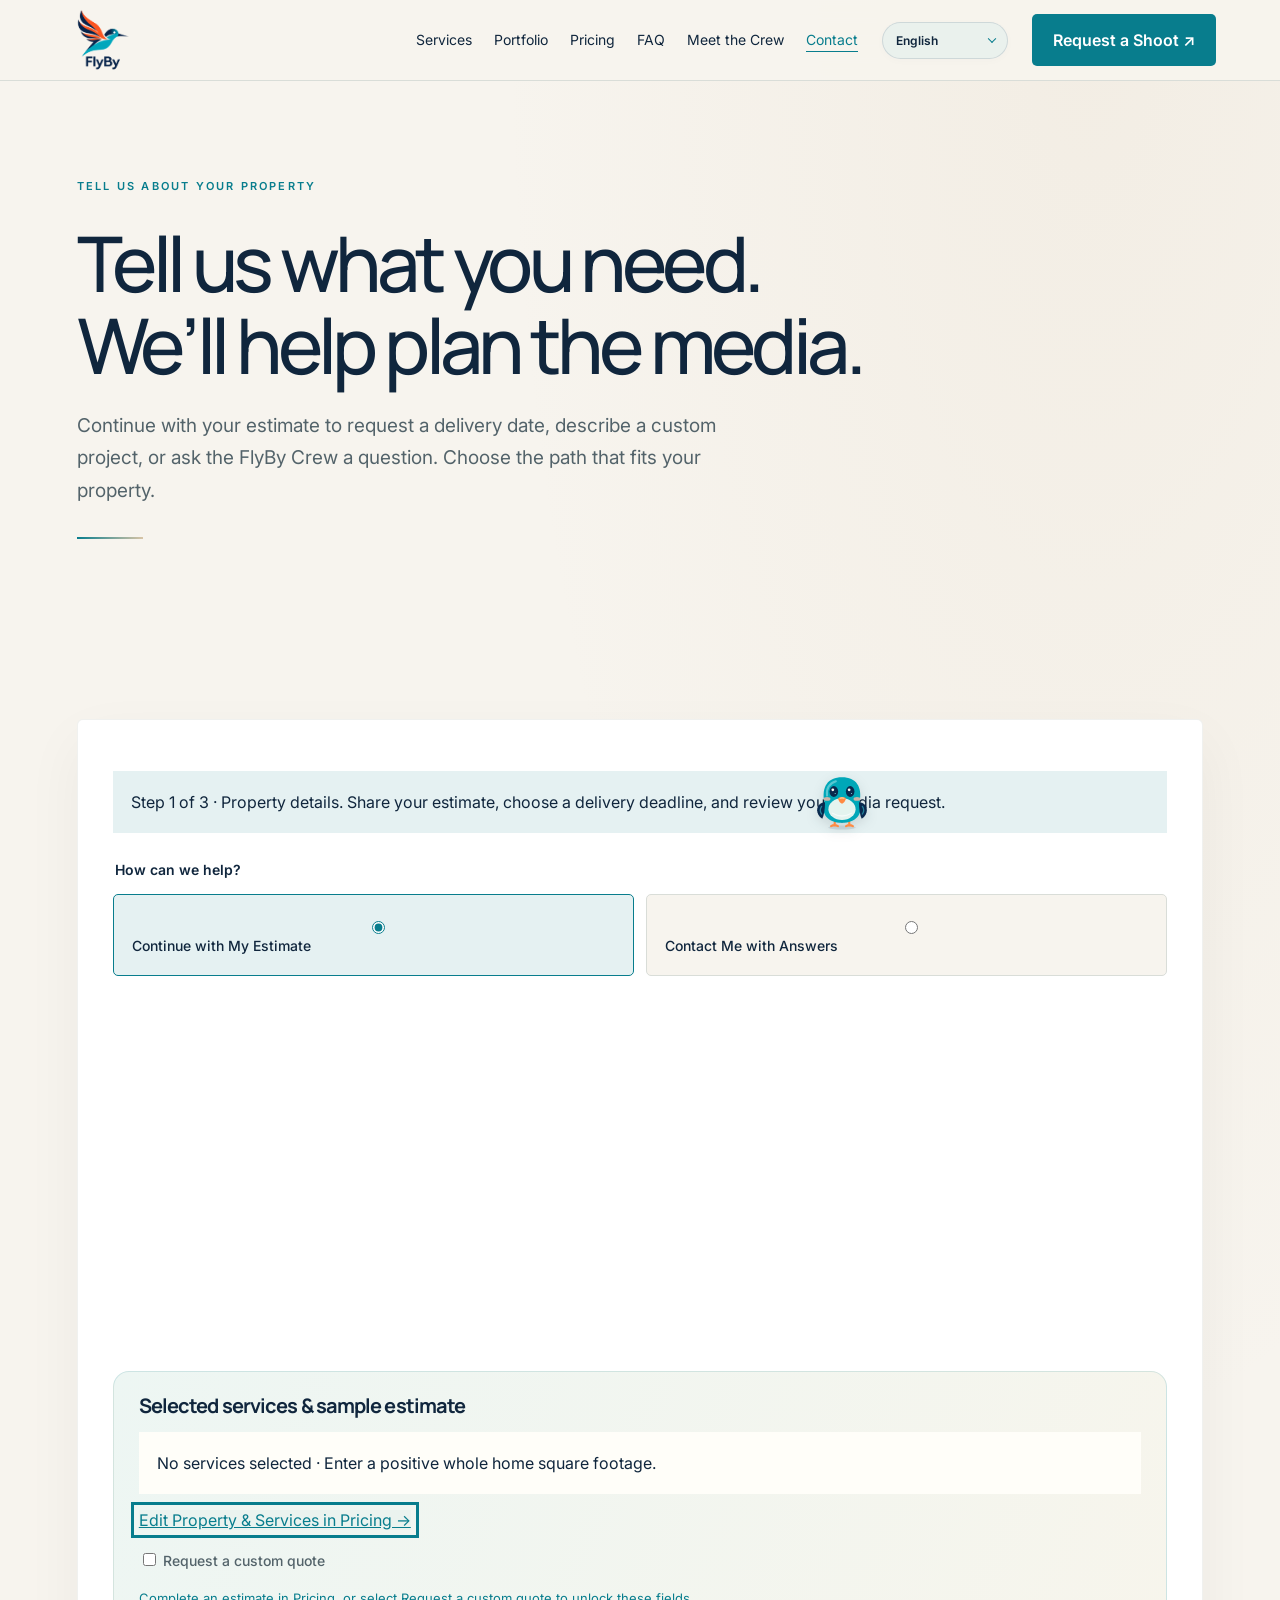
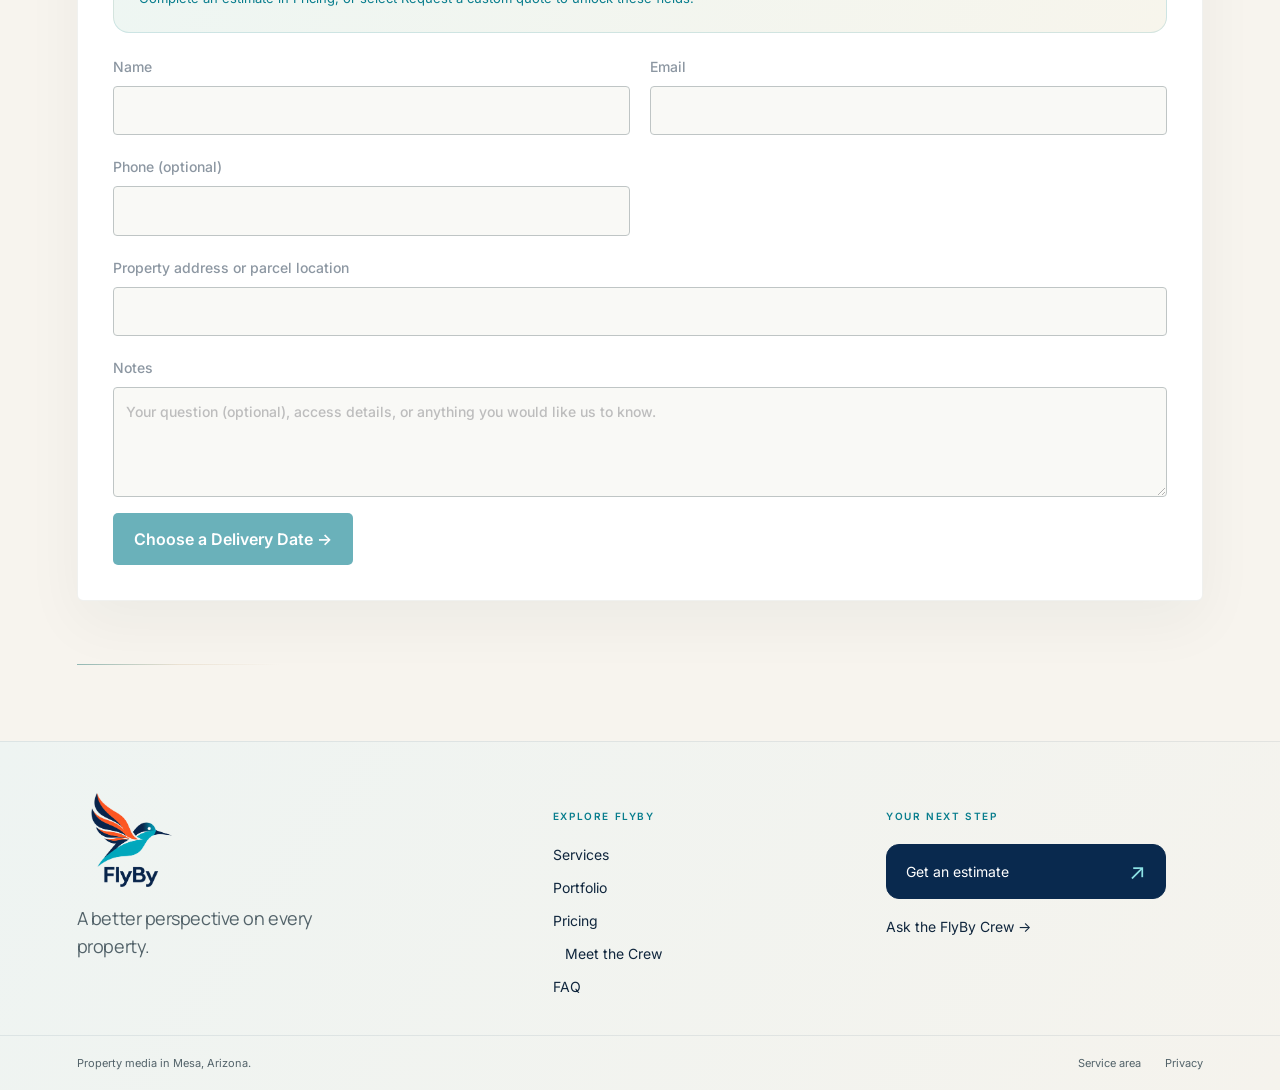
==== contact.html @ ab1bc07d "Add files via upload" ====
<!doctype html><html lang="en"><head><meta charset="utf-8"><meta name="viewport" content="width=device-width,initial-scale=1"><title>Request a FlyBy Shoot | Mesa real estate media</title><meta name="description" content="Share your property details and preferred shoot date. Sample quotes require manual review. The current inquiry form is a clearly labeled preview."><link href="https://fonts.googleapis.com/css2?family=Manrope:wght@400;500;600;700&family=Inter:wght@400;500;600&display=swap" rel="stylesheet"><link rel="stylesheet" href="assets/css/styles.css?v=b1b3b0417b99"><link rel="stylesheet" href="assets/css/polish.css?v=1c9f5a224fa6"><link rel="stylesheet" href="assets/css/motion.css?v=324bf698356f"><link rel="stylesheet" href="assets/css/marketing.css?v=dffa3a87707d"><link rel="stylesheet" href="assets/css/journey.css?v=fb03524f41b3"><link rel="stylesheet" href="assets/css/customer-flow.css?v=e0e5bc0e6a2a"><link rel="stylesheet" href="assets/css/focus.css?v=8a71ca0b3003"><link rel="stylesheet" href="assets/css/helper.css?v=16a1bd7140e2"><link rel="stylesheet" href="assets/css/modern-depth.css?v=22baf2c74a4f"><link rel="stylesheet" href="assets/css/brand-bird.css?v=f6c67ce89403"><link rel="icon" type="image/png" href="assets/FlyBy-logo-transparent.png"><link rel="stylesheet" href="assets/css/footer-blair.css?v=a252ee05538e"><link rel="stylesheet" href="assets/css/estimate-guide.css?v=52d01045dcb3"><link rel="stylesheet" href="assets/css/crew-drone.css?v=62f8e632c1f8"><link rel="stylesheet" href="assets/css/language-dropdown.css?v=33f1296278bb"><link rel="stylesheet" href="assets/css/blair-fluid.css?v=293103cf1c06"><link rel="stylesheet" href="assets/css/mobile-responsive.css?v=7509000c7c7b"><script src="assets/js/blair-avatar.js?v=8507810061e7"></script><script src="assets/js/blair-handoff.js?v=6b107799a370"></script></head><body><header><nav><a class="logo official-logo" href="index.html"><img src="assets/FlyBy-logo-transparent.png" width="1280" height="1280" alt="FlyBy" decoding="async"></a><button class="outline" id="menu" aria-expanded="false" aria-controls="links">Menu</button><div id="links"><a href="services.html">Services</a><a href="gallery.html">Portfolio</a><a href="pricing.html">Pricing</a><a href="faq.html">FAQ</a><a href="meet.html">Meet the Crew</a></div><a class="btn" href="contact.html">Request a Shoot ↗</a></nav></header><div class="progress" aria-hidden="true"></div><main><section class="intro"><span class="eyebrow">Tell us about your property</span><h1>Tell us what you need.<br>We’ll help plan the media.</h1><p>Continue with your estimate to request a delivery date, describe a custom project, or ask the FlyBy Crew a question. Choose the path that fits your property.</p></section><section><form id="request"><p class="notice">Step 1 of 3 · Property details. Share your estimate, choose a delivery deadline, and review your media request.</p><fieldset id="intent-selector" class="contact-intent"><legend>How can we help?</legend><label><input type="radio" name="contact-intent" value="shoot" checked> Continue with My Estimate</label><label><input type="radio" name="contact-intent" value="questions"> Contact Me with Answers</label></fieldset><p id="intent-help" class="fine" hidden></p><div class="estimate-first" id="estimate-summary"><h3>Selected services & sample estimate</h3><p class="notice" id="contact-estimate"></p><a id="contact-edit-pricing" href="pricing.html">Edit Property & Services in Pricing →</a><p><label><input id="custom" type="checkbox"> Request a custom quote</label></p><p id="estimate-gate-message" class="estimate-gate-message" role="status"></p></div><fieldset id="contact-details" class="contact-details" disabled><legend>Contact details</legend><div class="form-grid"><label>Name<input name="name" required autocomplete="name"></label><label>Email<input type="email" name="email" required autocomplete="email"></label><label>Phone (optional)<input name="phone" type="tel" autocomplete="tel"></label><label hidden>Property type<select id="contact-kind" disabled><option>Home</option><option>Land</option></select></label><label class="wide">Property address or parcel location<input name="location" required></label><label id="contact-size-label" hidden>Home square footage<input id="contact-size" readonly type="number" min="1" step="1" required></label><input id="date" type="date" hidden disabled><label class="wide">Notes<textarea name="notes" placeholder="Your question (optional), access details, or anything you would like us to know."></textarea></label></div></fieldset><p id="contact-response" role="status" aria-live="polite"></p><p id="form-error" role="alert"></p><button id="contact-continue" type="submit">Choose a Delivery Date →</button></form></section></main><footer class="site-footer"><div class="footer-main"><div class="footer-brand"><a class="logo official-logo" href="index.html"><img src="assets/FlyBy-logo-transparent.png" width="1280" height="1280" alt="FlyBy" decoding="async"></a><p>A better perspective on every property.</p></div><div class="footer-explore"><p class="footer-label">Explore FlyBy</p><nav class="footer-nav" aria-label="Footer navigation"><a href="services.html">Services</a><a href="gallery.html">Portfolio</a><a href="pricing.html">Pricing</a><a href="meet.html">Meet the Crew</a><a href="faq.html">FAQ</a></nav></div><div class="footer-next"><p class="footer-label">Your next step</p><a class="footer-action" href="pricing.html">Get an estimate<span aria-hidden="true">↗</span></a><a class="footer-question" href="contact.html?intent=questions">Ask the FlyBy Crew →</a></div></div><div class="footer-base"><a class="footer-mini-logo" href="index.html"><img src="assets/FlyBy-logo-transparent.png" width="1280" height="1280" alt="FlyBy" decoding="async"></a><p>Property media in Mesa, Arizona.</p><div class="footer-meta"><a href="index.html#service-area">Service area</a><a href="privacy.html">Privacy</a></div></div></footer><script src="assets/js/pricing-engine.js?v=67c938f09b63"></script><script src="assets/js/estimate-gate.js?v=6d36bbbe7bea"></script><script src="assets/js/app.js?v=fe1010ae0c87"></script><script src="assets/js/translations.js?v=addeeb842ead"></script><script src="assets/js/journey-translations.js?v=f8ae683292c0"></script><script src="assets/js/customer-translations.js?v=a9bd5cd9e58e"></script><script src="assets/js/focus-translations.js?v=807fac83b996"></script><script src="assets/js/delivery-translations.js?v=0f1a3e26b78a"></script><script src="assets/js/footer-translations.js?v=9fcdc8e1c152"></script><script src="assets/js/marketing-translations.js?v=ffd42e1acf46"></script><script src="assets/js/translate.js?v=7ab7c577d06e"></script><script src="assets/js/chinese-translations.js?v=8c47a6f45672"></script><script src="assets/js/chinese-guide-translations.js?v=32636e21576f"></script><script src="assets/js/chinese-feature-translations.js?v=93f20665f306"></script><script src="assets/js/chinese-runtime.js?v=628c31e3c3f8"></script><script src="assets/js/language.js?v=a2135ba0baf8"></script><script src="assets/js/polish.js?v=f407626929c5"></script><script src="assets/js/motion.js?v=c5c9c8a459fe"></script><script src="assets/js/marketing.js?v=01cfab7dcc04"></script><script src="assets/js/journey.js?v=bb454e5d0d3e"></script><script src="assets/js/booking-config.js?v=7d5357ede545"></script><script src="assets/js/request-flow.js?v=5f582e723090"></script><script src="assets/js/helper-answers.js?v=f412485e74d5"></script><script src="assets/js/blair-conversation.js?v=f91f2265e636"></script><script src="assets/js/blair-motion.js?v=0e1443d07f05"></script><script src="assets/js/chinese-blair.js?v=bc8eea5c489e"></script><script src="assets/js/blair-presentation.js?v=7e691353a58c"></script><script src="assets/js/helper.js?v=2bfc231b850a"></script><script src="assets/js/modern-depth.js?v=caaebd669ba3"></script><script src="assets/js/quote-guide.js?v=608e726e27f6"></script><script src="assets/js/mobile-responsive.js?v=42794687fff7"></script></body></html>
---- assets/css/styles.css ----
:root{--ivory:#F7F4EE;--ink:#17252A;--slate:#53636A;--teal:#126B68;--sage:#E4EEEA;--line:#D9DDD8}*{box-sizing:border-box}html{scroll-behavior:smooth}body{margin:0;background:var(--ivory);color:var(--ink);font:16px/1.65 Inter,Arial,sans-serif}h1,h2,h3,.logo{font-family:Manrope,Arial,sans-serif;line-height:1.08;letter-spacing:-.045em}h1{font-size:clamp(46px,6vw,85px);font-weight:500;margin:25px 0}h2{font-size:clamp(34px,4.5vw,65px);font-weight:500}h3{font-size:24px}em{font-style:normal;color:var(--teal)}p{color:var(--slate)}a{color:var(--teal)}button,input,select,textarea{font:inherit}button,.btn{display:inline-block;padding:13px 21px;background:var(--teal);color:white;border:0;border-radius:5px;text-decoration:none;font-weight:600;cursor:pointer}button:hover,.btn:hover{background:#0B514F}.outline{background:transparent;color:var(--teal);border:1px solid var(--teal)}.outline:hover{color:white}button:disabled{opacity:.6;cursor:not-allowed}:focus-visible{outline:3px solid var(--teal);outline-offset:5px}header{position:sticky;top:0;background:#F7F4EEf5;backdrop-filter:blur(18px);border-bottom:1px solid var(--line);z-index:10}nav{max-width:1400px;margin:auto;display:flex;align-items:center;gap:30px;padding:18px 5%}.logo{font-size:30px;font-weight:700;color:var(--ink);text-decoration:none;margin-right:auto}#links{display:flex;gap:25px}#links a{text-decoration:none;color:var(--ink);font-size:14px}#links a[aria-current]{color:var(--teal);text-decoration:underline;text-underline-offset:6px}#menu{display:none}.progress{position:fixed;top:0;height:3px;left:0;right:0;background:var(--teal);transform:scaleX(0);transform-origin:left;z-index:11}section{max-width:1280px;margin:auto;padding:90px 6%}.intro p{max-width:660px;font-size:19px}.eyebrow{font-size:11px;letter-spacing:.16em;text-transform:uppercase;font-weight:600;color:var(--teal)}.center{text-align:center}.hero h1{font-size:clamp(46px,7.6vw,105px);letter-spacing:-.06em}.hero p{margin:25px auto}.hero{padding-bottom:5px}.actions{padding-bottom:45px}.actions>a{margin:8px 12px}.actions p{margin-top:35px}.cinema{max-width:none;padding:15px var(--inset,4%) 60px}figure{margin:0;position:relative;overflow:hidden;border-radius:6px}figure img{display:block;width:100%;height:500px;object-fit:cover}.cinema figure img{height:72vh;min-height:340px;transform:scale(var(--zoom,1))}figcaption{position:absolute;bottom:20px;left:20px;background:var(--ivory);color:var(--ink);padding:5px 10px;font-size:11px;border-radius:3px}.story{max-width:none;height:230vh;background:var(--sage);padding:0 6%}.sticky{position:sticky;top:86px;min-height:calc(100vh - 86px);display:grid;grid-template-columns:1.1fr 1fr;gap:8%;align-items:center;max-width:1250px;margin:auto}.sticky figure img{height:65vh;transform:scale(var(--story-scale,1))}.sticky p{min-height:80px;max-width:360px}.grid{display:grid;grid-template-columns:repeat(4,1fr);gap:25px}.grid article{border-top:1px solid var(--line);padding-top:25px}.grid p{font-size:14px}.sage{background:var(--sage);border-radius:6px}.editorial{display:grid;grid-template-columns:1fr 1fr;gap:7%;align-items:center}.fine{font-size:13px}.inputs{display:grid;grid-template-columns:1fr 2fr;gap:20px;padding:25px;background:white;border-radius:6px}.examples{font-size:13px;margin:25px 0}.examples button{font-size:13px;padding:8px 12px;margin:5px}.bundles{display:flex;flex-wrap:wrap;gap:10px;margin:25px 0}.bundles button{font-size:13px}.builder{display:grid;grid-template-columns:1.5fr 1fr;gap:30px;background:var(--sage);padding:30px;border-radius:6px}.choices{display:grid;grid-template-columns:1fr 1fr;gap:15px}.choice{background:white;padding:20px;border:1px solid var(--line);border-radius:5px;cursor:pointer}.choice:has(input:checked){border:2px solid var(--teal);padding:19px}.choice strong{display:block;font-size:22px;margin:10px 0}.choice small{display:block;color:var(--slate)}aside{background:white;padding:25px;border-radius:5px;align-self:start;position:sticky;top:105px}.line{display:flex;justify-content:space-between;gap:15px;margin:16px 0}.total{border-top:1px solid var(--line);padding-top:20px;font-size:28px}.table-wrap{overflow:auto}table{width:100%;border-collapse:collapse;text-align:left;font-size:14px}caption{text-align:left;color:var(--slate);margin-bottom:15px}th,td{padding:20px 15px;border-bottom:1px solid var(--line);white-space:nowrap}thead{background:var(--sage)}label{display:block;font-size:14px;font-weight:500}input:not([type=checkbox]),select,textarea{display:block;width:100%;margin-top:8px;padding:12px;border:1px solid #7A8787;background:white;color:var(--ink);border-radius:4px}textarea{min-height:110px}form{background:white;padding:35px;border-radius:6px}.form-grid{display:grid;grid-template-columns:1fr 1fr;gap:20px}.wide{grid-column:1/-1}.notice{padding:18px;background:var(--sage);color:var(--ink)}#form-error{color:#A63832}#status{color:var(--teal);font-weight:600}details{padding:20px 0;border-bottom:1px solid var(--line)}summary{font-weight:600;cursor:pointer}.tabs{display:flex;gap:10px;margin-bottom:25px}.tabs [aria-selected=false]{background:var(--sage);color:var(--teal)}.placeholder{min-height:350px;padding:65px 35px;background:var(--sage);border:1px dashed #7A8787;border-radius:5px}footer{max-width:1280px;margin:auto;padding:45px 6%;border-top:1px solid var(--line);display:flex;justify-content:space-between;gap:30px}footer p{font-size:13px}.motion .reveal{opacity:0;transform:translateY(35px);transition:opacity .85s ease,transform .85s cubic-bezier(.2,.7,.2,1)}.motion .revealed,.motion .reveal:focus-within{opacity:1;transform:none}.grid article:nth-child(2){transition-delay:.08s}.grid article:nth-child(3){transition-delay:.16s}.grid article:nth-child(4){transition-delay:.24s}@media(max-width:800px){nav{gap:12px;position:relative}.logo{margin-right:0}#menu{display:block;margin-left:auto;padding:8px 12px}nav>.btn{font-size:13px;padding:10px}#links{display:none;position:absolute;top:100%;left:0;right:0;background:var(--ivory);padding:25px 6%;border-bottom:1px solid var(--line);flex-direction:column}#links.open{display:flex}section{padding:60px 6%}.intro p{font-size:16px}.hero{padding-bottom:0}.hero h1{font-size:clamp(45px,8vw,70px)}.cinema{padding:20px 0 45px}.cinema figure img{height:50vh}.story{height:auto;padding:60px 6%}.sticky{position:static;min-height:0;grid-template-columns:1fr;gap:35px}.sticky figure img{height:50vh}.sticky p{min-height:0}.grid{grid-template-columns:1fr 1fr}.editorial,.builder{grid-template-columns:1fr}.editorial figure img{height:350px}aside{position:static}.form-grid{grid-template-columns:1fr}.wide{grid-column:auto}footer{flex-direction:column}}@media(max-width:480px){.inputs,.choices{grid-template-columns:1fr}.builder,form{padding:22px}.total{font-size:24px}.tabs button{font-size:13px;padding:10px 12px}}@media(prefers-reduced-motion:reduce){html{scroll-behavior:auto}.motion .reveal{opacity:1;transform:none;transition:none}.story{height:auto;padding:65px 6%}.sticky{position:static;min-height:0}.cinema{padding-left:0;padding-right:0}figure img{transform:none!important}.progress{display:none}}
---- assets/css/polish.css ----
/* Quiet detail, with the property media at the center. */
body{background-image:radial-gradient(ellipse at 85% 0%,#D8C4A624,transparent 38%)}header{transition:box-shadow .3s ease,background .3s ease}header.scrolled{box-shadow:0 8px 28px #17252A0a;background:#F7F4EEf7}nav{gap:24px}#links{gap:22px}.logo{letter-spacing:-.055em}.language-switch{display:flex;gap:2px;background:#E4EEEAaa;border:1px solid var(--line);border-radius:30px;padding:3px;flex:none}.language-switch button{padding:7px 10px;border-radius:24px;font-size:11px;line-height:1;font-weight:600;background:transparent;color:var(--slate)}.language-switch [aria-pressed=true]{color:white;background:var(--teal)}.btn,button{transition:background .2s ease,box-shadow .2s ease,translate .2s ease}.btn:hover{translate:0 -2px;box-shadow:0 7px 18px #126B681c}.btn:active{translate:0 0}.intro h1{letter-spacing:-.06em;line-height:1.06}.intro>p{line-height:1.7}.eyebrow{letter-spacing:.2em}.hero{position:relative}.hero:before{content:'';display:block;height:2px;width:52px;background:#D8C4A6;margin:0 auto 24px}.brand-ready .hero h1{animation:polished-entry .85s cubic-bezier(.16,1,.3,1) both}.brand-ready .hero>p{animation:polished-entry 1s .1s cubic-bezier(.16,1,.3,1) both}.brand-ready .hero .eyebrow{animation:polished-entry .7s ease both}.cinema figure{box-shadow:0 20px 65px #17252A16}.cinema figure:after{content:'';position:absolute;inset:0;box-shadow:inset 0 -65px 80px -80px #17252A80;pointer-events:none}.grid article{transition:border-color .3s ease}.grid article:hover{border-color:var(--teal)}.choice,.match-form{position:relative;isolation:isolate}.choice:before,.match-form:before{content:'';position:absolute;inset:0;border-radius:inherit;pointer-events:none;background:radial-gradient(260px circle at var(--pointer-x,50%) var(--pointer-y,50%),#126B680b,transparent 70%);opacity:0;transition:opacity .25s ease}.choice:hover:before,.match-form:hover:before{opacity:1}.service-panel{border-radius:6px}.service-tabs button{transition:background .2s ease,color .2s ease}.service-tabs button:hover{background:#E4EEEA88}.demo-hotspot{transition:box-shadow .2s ease,background .2s ease}.demo-hotspot:hover{box-shadow:0 0 0 10px #f7f4ee60}.book-thumbnails button{transition:border-color .2s ease,translate .2s ease}.book-thumbnails button:hover{translate:0 -3px}footer{background:linear-gradient(180deg,transparent,#E4EEEA30)}.story-copy,.service-description{text-wrap:pretty}.portfolio-screen{background-image:none}.portfolio-screen .gallery-intro h1{letter-spacing:-.035em}.portfolio-screen .book-page h2{overflow-wrap:anywhere}.portfolio-screen .book-controls>button{white-space:nowrap}html[lang=es] nav>.btn{font-size:13px}html[lang=es] .book-position strong{max-width:180px}html[lang=es] .service-tabs button span{font-size:14px}html[lang=es] .service-description h2{font-size:clamp(30px,3vw,44px)}@keyframes polished-entry{from{opacity:0;transform:translateY(15px)}to{opacity:1;transform:none}}@media(max-width:1000px){nav{gap:12px}#links{gap:15px}.language-switch button{padding:6px 8px}nav>.btn{padding:11px 14px}}@media(max-width:800px){nav{gap:8px}.language-switch{order:2}nav>.btn{order:3}#menu{order:1}.language-switch button{padding:6px 8px}.logo{font-size:27px}html[lang=es] nav>.btn{font-size:11px;padding:9px 10px}.hero:before{margin-bottom:17px}}@media(max-width:420px){nav{padding-left:4%;padding-right:4%;gap:6px}.logo{font-size:24px}#menu{font-size:11px;padding:8px}.language-switch button{font-size:10px;padding:6px}.language-switch{padding:2px}nav>.btn{font-size:11px;padding:9px 8px}html[lang=es] nav>.btn{font-size:10px;max-width:110px;text-align:center;line-height:1.3}.book-jump select{max-width:100%}.portfolio-screen .book-page h2{font-size:clamp(20px,3.3vh,30px)}}@media(prefers-reduced-motion:reduce){.btn,button,header,.grid article,.demo-hotspot{transition:none}.brand-ready .hero h1,.brand-ready .hero>p,.brand-ready .hero .eyebrow{animation:none}.btn:hover,.book-thumbnails button:hover{translate:none}}
---- assets/css/motion.css ----
:root{--motion-ease:cubic-bezier(.16,1,.3,1);--motion-time:850ms;--surface-shadow:0 22px 60px #17252A0c}.intro{position:relative}.intro:not(.hero):not(.gallery-intro):after{content:'';display:block;width:66px;height:2px;background:linear-gradient(90deg,var(--teal),#D8C4A6);margin-top:30px;transform-origin:left;scale:var(--intro-line,1) 1}.motion-section{position:relative}.motion-section:before{content:'';position:absolute;left:6%;right:6%;bottom:26px;height:1px;background:linear-gradient(90deg,#126B6870,#D8C4A660,transparent);transform:scaleX(var(--section-progress,0));transform-origin:left;pointer-events:none}.motion-section h2{max-width:920px;text-wrap:balance}.motion-section .eyebrow{display:inline-block}.sage,.builder,.match-form,form,.reviews-empty,.inputs,aside{box-shadow:var(--surface-shadow);border:1px solid #D9DDD866}.service-experience{border-radius:8px}.service-demo{box-shadow:0 18px 50px #17252A14}.service-demo>img{scale:1.06;translate:0 var(--media-drift,0px);will-change:translate}.service-demo .demo-credit{z-index:1}.service-tabs [aria-selected=true]{box-shadow:inset 0 -3px 0 var(--teal)}.grid article{position:relative}.grid article:before{content:'';position:absolute;top:-1px;left:0;width:45px;height:2px;background:var(--teal);transform-origin:left;scale:var(--card-progress,0) 1}.choice:has(input:checked){box-shadow:0 10px 25px #126B680c}.choice strong,aside strong{font-family:Manrope,Arial,sans-serif;letter-spacing:-.04em}summary{transition:color .25s ease}details[open] summary{color:var(--teal)}details[open]>p{animation:answer-enter .4s var(--motion-ease) both}header:after{content:'';position:absolute;bottom:-1px;left:0;width:100%;height:1px;background:linear-gradient(90deg,transparent,#126B6830,transparent);opacity:var(--header-depth,0);pointer-events:none}.motion-top{position:fixed;right:24px;bottom:24px;z-index:9;width:42px;height:42px;padding:0;border-radius:50%;background:var(--ivory);color:var(--teal);border:1px solid var(--line);box-shadow:0 7px 25px #17252A16;opacity:0;visibility:hidden;translate:0 8px;transition:opacity .3s ease,translate .3s ease,visibility .3s ease}.motion-top.is-visible{opacity:1;visibility:visible;translate:0 0}.motion-top:hover{background:var(--teal);color:white}.portfolio-screen .intro:after,.portfolio-screen .motion-section:before{display:none}.portfolio-screen .book-spread{box-shadow:0 28px 70px #17252A1a,0 2px 8px #17252A18}.portfolio-screen .book-controls{border-top:1px solid var(--line);padding-top:9px}.portfolio-screen .book-section{padding-bottom:12px}.portfolio-screen .motion-top{display:none}@keyframes answer-enter{from{opacity:.4;transform:translateY(7px)}to{opacity:1;transform:none}}@media(max-width:800px){.motion-section:before{bottom:18px}.motion-top{right:16px;bottom:16px;width:38px;height:38px}.service-demo>img{scale:1.03}}@media(prefers-reduced-motion:reduce){.service-demo>img{scale:1;translate:none;will-change:auto}.motion-section:before,.grid article:before,.intro:after{transform:none!important;scale:1!important}.motion-top,summary{transition:none}.motion-top{translate:none}details[open]>p{animation:none}}
---- assets/css/marketing.css ----
.marketing-hero{padding-top:70px;padding-bottom:45px}.marketing-hero h1{font-size:clamp(44px,6.2vw,86px)}.marketing-hero>p{max-width:720px}.hero-buttons{display:flex;gap:14px;justify-content:center;margin:26px 0}.marketing-hero .hero-facts{font-size:13px;color:var(--teal);font-weight:600;margin:17px auto}.marketing-hero .fine{font-size:11px;max-width:690px}.marketing-lens{padding-top:35px}.lens-heading{display:flex;justify-content:space-between;align-items:end;gap:25px}.lens-heading h2{margin:15px 0 24px}.lens-heading>a{margin-bottom:26px;font-size:14px;text-decoration:none}.lens-tabs{display:flex;gap:8px;margin:20px 0}.lens-tabs button{background:var(--sage);color:var(--teal);font-size:13px;padding:11px 18px}.lens-tabs [aria-selected=true]{background:var(--teal);color:white}.lens-panel{border:1px solid var(--line);border-radius:7px;overflow:hidden;background:white}.lens-media{border-radius:0;max-height:530px}.lens-media img{height:clamp(300px,46vw,530px);width:100%;object-fit:cover;scale:1.04;translate:0 var(--lens-drift,0px);will-change:translate}.lens-caption{display:flex;align-items:center;justify-content:space-between;gap:25px;padding:30px}.lens-caption h3{font-size:28px;margin:9px 0}.lens-caption p{font-size:14px;margin:0;max-width:610px}.lens-caption>.btn{flex:none;font-size:13px}.audience-grid{display:grid;grid-template-columns:repeat(3,1fr);gap:20px;margin-top:35px}.audience-grid article{padding:30px;background:white;border:1px solid var(--line);border-radius:6px;display:flex;flex-direction:column;transition:border-color .3s ease,box-shadow .3s ease}.audience-grid h3{font-size:27px;margin:20px 0 10px}.audience-grid p{font-size:14px;flex:1}.audience-grid a{font-size:12px;margin-top:16px;text-align:center}.audience-grid article:hover{border-color:#126B6870;box-shadow:0 15px 45px #17252A0b}.brand-reasons .grid h3{font-size:22px}.price-examples{display:grid;grid-template-columns:1fr 1.2fr;gap:25px;margin:35px 0}.price-examples article{padding:35px;background:white;border:1px solid var(--line);border-radius:6px}.price-examples strong{display:block;font-family:Manrope,Arial,sans-serif;font-size:62px;letter-spacing:-.055em;font-weight:500;line-height:1.2;margin:16px 0}.price-examples p{font-size:14px}.price-examples article.price-featured{background:var(--sage);border-color:#126B6830}.price-saving{display:block;font-size:13px;color:var(--teal);margin:12px 0 20px}.process-track{height:70px;margin:25px 0;overflow:hidden}.process-track svg{width:100%;height:100%;overflow:visible}.process-track path{fill:none;stroke-width:2;vector-effect:non-scaling-stroke}.process-base{stroke:var(--line)}.process-draw{stroke:var(--teal);stroke-dasharray:var(--route-length,1400);stroke-dashoffset:calc(var(--route-length,1400)*(1 - var(--route-progress,0)));stroke-linecap:round}.marketing-process .grid article{border:0;padding-top:5px}.step-number{font-size:12px;display:inline-flex;align-items:center;justify-content:center;width:36px;height:36px;border:1px solid var(--teal);border-radius:50%;color:var(--teal);background:var(--ivory)}.marketing-process .grid article:before{display:none}.marketing-process article.step-active .step-number{background:var(--teal);color:white;box-shadow:0 0 0 6px #E4EEEA}.step-number{transition:background .3s ease,box-shadow .3s ease,color .3s ease}.marketing-close{border-top:1px solid var(--line)}.feedback-flash{animation:package-feedback .45s ease both}@keyframes package-feedback{0%{box-shadow:0 0 0 0 #126B6820}50%{box-shadow:0 0 0 6px #126B6810}100%{box-shadow:0 0 0 0 transparent}}@media(max-width:800px){.marketing-hero{padding-top:55px}.lens-heading{display:block}.lens-tabs{gap:6px;flex-wrap:wrap}.lens-tabs button{padding:10px 12px;font-size:12px}.lens-caption{display:block;padding:24px}.lens-caption .btn{margin-top:20px}.audience-grid{grid-template-columns:1fr}.audience-grid article{padding:26px}.audience-grid a{align-self:start}.price-examples{grid-template-columns:1fr}.price-examples strong{font-size:52px}.hero-buttons{flex-wrap:wrap}.process-track{display:none}}@media(prefers-reduced-motion:reduce){.lens-media img{scale:1;translate:none;will-change:auto}.process-draw{stroke-dashoffset:0}.step-number,.audience-grid article{transition:none}.feedback-flash{animation:none}}
---- assets/css/journey.css ----
.process-scroll{padding:0;position:relative}.process-scene{padding:70px 6%}.process-enhanced{height:280vh;height:280dvh}.process-enhanced .process-scene{position:sticky;top:var(--pin-header,86px);height:calc(100vh - var(--pin-header,86px));height:calc(100dvh - var(--pin-header,86px));padding:30px 6%;display:flex;flex-direction:column;justify-content:center;overflow:hidden}.process-enhanced h2{font-size:clamp(32px,4.4vh,56px);margin:12px 0}.process-enhanced .process-track{flex:none;height:50px;margin:15px 0}.process-enhanced .grid{grid-template-columns:repeat(4,1fr);gap:22px}.process-enhanced .step-number{position:relative;z-index:1;opacity:1}.process-enhanced .step-caption{opacity:0;transform:translateY(18px);transition:opacity .45s ease,transform .55s cubic-bezier(.16,1,.3,1)}.process-enhanced article.step-active .step-caption{opacity:1;transform:none}.process-enhanced .grid h3{font-size:21px;line-height:1.2;margin:15px 0 8px}.process-enhanced .grid p{font-size:13px;line-height:1.5;margin:0}.process-enhanced .process-scene>.fine{font-size:11px;margin-top:22px}.process-skip{font-size:11px;align-self:start;margin-top:12px}.process-scroll:before{display:none}.service-area-section{background:linear-gradient(135deg,#E4EEEA70,#F7F4EE);border-radius:8px}.area-heading{display:flex;align-items:end;justify-content:space-between;gap:30px}.area-heading>p{max-width:310px}.service-map-grid{display:grid;grid-template-columns:1.6fr 1fr;gap:30px;margin:25px 0}.service-map{position:relative;aspect-ratio:7/5;background:var(--ivory);border:1px solid var(--line);border-radius:7px;overflow:hidden}.service-map>svg{position:absolute;inset:0;width:100%;height:100%}.map-core{fill:#C8DFD5;stroke:#126B6840;stroke-width:2}.map-extra{fill:#D8C4A644;stroke:#80550070;stroke-width:2;stroke-dasharray:7 6}.map-road{fill:none;stroke:white;stroke-width:10;opacity:.8}.map-river{fill:none;stroke:#91C9CE77;stroke-width:5}.map-hills{fill:none;stroke:#D8C4A6;stroke-width:2}.service-map svg text{fill:var(--slate);font-size:13px}.map-pin{position:absolute;transform:translate(-50%,-50%);padding:0;background:transparent!important;color:var(--ink);font-size:11px;text-align:center;box-shadow:none;line-height:1.3;white-space:nowrap}.map-pin i{display:block;height:12px;width:12px;background:var(--teal);border:2px solid white;box-shadow:0 2px 5px #17252A30;border-radius:50%;margin:0 auto 4px;transition:box-shadow .2s ease,scale .2s ease}.map-pin span{display:block;background:#F7F4EEe6;padding:3px 6px;border-radius:3px;font-weight:500}.map-pin-extra i{background:#805500}.map-pin[aria-pressed=true] i{scale:1.2;box-shadow:0 0 0 7px #126B6825}.map-details{padding:30px;background:white;border:1px solid var(--line);border-radius:7px;align-self:center}.map-details h3{font-size:34px;margin:15px 0}.map-details p{font-size:14px}.map-details .fine{font-size:12px}.map-details .btn{font-size:13px}.map-legend{display:flex;gap:20px;font-size:12px;flex-wrap:wrap}.map-legend span{display:flex;align-items:center;gap:8px}.map-legend i{width:14px;height:14px;border-radius:3px}.core-key{background:#C8DFD5;border:1px solid var(--teal)}.extra-key{background:#D8C4A644;border:1px dashed #805500}.booking-layout{display:grid;grid-template-columns:1.5fr 1fr;gap:40px}.booking-layout h2{font-size:32px;margin-top:0}.booking-summary,.request-review{background:white;padding:30px;border:1px solid var(--line);border-radius:6px}.live-slots{display:grid;grid-template-columns:1fr 1fr;gap:10px;margin:20px 0}.live-slots button{background:white;color:var(--teal);border:1px solid var(--teal);font-size:13px}.live-slots [aria-pressed=true]{background:var(--teal);color:white}.booking-layout input{margin-bottom:20px}.review-row{display:grid;grid-template-columns:1fr 2fr;gap:20px;border-bottom:1px solid var(--line);padding:15px 0}.review-row dt{font-weight:600}.review-row dd{margin:0;white-space:pre-wrap;overflow-wrap:anywhere;color:var(--slate)}.review-actions{display:flex;gap:12px;flex-wrap:wrap;margin-top:25px}.review-actions a,.review-actions button{font-size:13px}#review-error,#schedule-error{color:#A63832}[hidden]{display:none!important}@media(max-width:800px){.process-enhanced .grid{grid-template-columns:1fr 1fr;gap:18px}.process-enhanced .process-track{display:block;height:25px;margin:10px 0}.process-enhanced .process-scene{padding:22px 6%}.process-enhanced h2{font-size:34px}.process-enhanced .grid h3{font-size:18px;margin:9px 0 5px}.process-enhanced .grid p{font-size:12px}.process-enhanced .step-number{width:30px;height:30px;font-size:11px}.process-enhanced .process-scene>.fine{margin-top:16px;font-size:10px}.area-heading{display:block}.service-map-grid,.booking-layout{grid-template-columns:1fr}.area-heading>p{max-width:none}.map-pin{font-size:10px}.map-details{padding:24px}.review-row{grid-template-columns:1fr;gap:5px}}@media(max-height:600px){.process-enhanced .process-scene{padding-top:12px;padding-bottom:12px}.process-enhanced h2{font-size:27px;margin:6px 0}.process-enhanced .grid h3{font-size:17px;margin:7px 0 4px}.process-enhanced .grid p{font-size:11px}.process-enhanced .process-track{height:18px;margin:6px 0}.process-enhanced .process-scene>.fine{display:none}.process-enhanced .process-skip{margin-top:7px}.process-enhanced .grid{gap:12px}}@media(prefers-reduced-motion:reduce){.process-enhanced{height:auto}.process-enhanced .process-scene{position:static;height:auto;overflow:visible}.process-enhanced .step-caption{opacity:1;transform:none;transition:none}.map-pin i{transition:none}.process-draw{stroke-dashoffset:0!important}}
---- assets/css/customer-flow.css ----
.questions-link{display:block;margin-top:12px;text-align:center;font-size:13px}.contact-intent{border:0;padding:0;margin:25px 0;display:grid;grid-template-columns:1fr 1fr;gap:12px}.contact-intent legend{font-weight:600;font-size:14px;margin-bottom:12px}.contact-intent label{padding:18px;background:var(--ivory);border:1px solid var(--line);border-radius:5px;cursor:pointer}.contact-intent label:has(input:checked){background:var(--sage);border-color:var(--teal)}.contact-intent input{accent-color:var(--teal)}input[readonly],select:disabled{background:var(--ivory)!important;color:var(--slate)}.date-calendar{background:white;border:1px solid var(--line);border-radius:8px;padding:24px;max-width:600px;margin:20px 0}.calendar-toolbar{display:flex;align-items:center;justify-content:space-between;gap:15px}.calendar-toolbar h3{font-size:22px;letter-spacing:-.025em;margin:0;text-transform:capitalize}.calendar-toolbar button{width:38px;height:38px;padding:0;font-size:25px}.date-calendar table{table-layout:fixed;width:100%;margin-top:20px;border-collapse:separate;border-spacing:5px;text-align:center}.date-calendar th,.date-calendar td{padding:0;border:0;white-space:normal;font-size:11px;height:44px}.date-calendar thead{background:transparent}.date-calendar th{color:var(--slate);height:30px}.date-calendar td button{width:100%;height:42px;padding:0;border:0;border-radius:5px;background:var(--ivory);color:var(--ink);font-size:14px;font-weight:500}.date-calendar td button:hover{background:var(--sage);color:var(--teal)}.date-calendar td button:disabled{background:transparent;color:#7A8787;opacity:.65;cursor:default}.date-calendar td button.today{box-shadow:inset 0 0 0 1px var(--teal)}.date-calendar td button[aria-selected=true]{background:var(--teal);color:white;box-shadow:0 4px 12px #126B6825}.date-calendar td button.has-slots:after{content:'';display:block;width:4px;height:4px;background:currentColor;border-radius:50%;margin:2px auto 0}.calendar-selection{min-height:24px;color:var(--teal);font-size:13px;line-height:1.5;margin:14px 5px 0}.profile-intro{padding-bottom:25px}.profile-layout{display:grid;grid-template-columns:1fr 1.15fr;gap:60px;align-items:center;padding-top:35px}.owner-portrait{min-height:560px;position:relative;border-radius:7px;background:linear-gradient(150deg,#E4EEEA,#F7F4EE 55%,#D8C4A655);border:1px solid var(--line);overflow:hidden;display:flex;align-items:center;justify-content:center}.owner-portrait img{height:560px;width:100%;object-fit:cover}.owner-portrait>div{text-align:center;padding:35px}.owner-portrait svg{width:240px;max-width:90%;margin:0 auto 25px;display:block}.portrait-path{stroke:#D8C4A6;stroke-width:2;stroke-dasharray:5 6;fill:none}.portrait-drone{stroke:var(--teal);stroke-width:2;fill:none}.owner-portrait h3{font-size:28px;margin:14px 0}.owner-story h2{font-size:clamp(32px,4vw,53px)}.profile-actions{display:flex;gap:12px;flex-wrap:wrap;margin-top:25px}.profile-actions a{font-size:13px}footer a[href="meet.html"]{margin-left:12px}@media(max-width:1050px){#menu{display:block;margin-left:auto;padding:8px 12px}nav{position:relative}#links{display:none;position:absolute;top:100%;left:0;right:0;background:var(--ivory);padding:24px 6%;border-bottom:1px solid var(--line);flex-direction:column}#links.open{display:flex}nav .logo{margin-right:0}}@media(max-width:800px){.profile-layout{grid-template-columns:1fr;gap:30px}.owner-portrait{min-height:420px}.owner-portrait img{height:480px}.contact-intent{grid-template-columns:1fr}.date-calendar{padding:18px}.date-calendar table{border-spacing:3px}.calendar-toolbar h3{font-size:20px}}
---- assets/css/focus.css ----
.task-grid{display:grid;grid-template-columns:repeat(4,1fr);gap:20px;margin:30px 0}.task-grid>a{position:relative;padding:25px;background:white;border:1px solid var(--line);border-radius:6px;text-decoration:none;color:var(--ink);display:flex;flex-direction:column;transition:border-color .25s ease,box-shadow .25s ease}.task-grid h3{font-size:25px;margin:20px 0 12px}.task-grid p{font-size:13px;flex:1;margin:0 0 20px}.task-grid>a>span:last-child{color:var(--teal);font-size:24px;align-self:end}.task-grid>a:hover{border-color:var(--teal);box-shadow:0 15px 40px #17252A0c}.home-review-link{max-width:1280px;margin:0 auto;padding:28px 6%;font-size:13px}.rate-comparison>summary{font-family:Manrope,Arial,sans-serif;font-size:24px;font-weight:500;letter-spacing:-.03em}.rate-comparison .table-wrap{margin-top:25px}.helper-highlight{outline:3px solid var(--teal)!important;outline-offset:5px;background-color:#E4EEEA70}.helper-guiding [name=name],.helper-guiding [name=email],.helper-guiding [name=notes],.helper-guiding #contact-continue{scroll-margin-top:140px}.motion-top{right:105px!important}#estimate-summary[hidden]{display:none}@media(max-width:900px){.task-grid{grid-template-columns:1fr 1fr}}@media(max-width:480px){.task-grid{grid-template-columns:1fr}.task-grid>a{padding:22px}.task-grid h3{font-size:24px;margin-top:12px}.motion-top{right:86px!important}}@media(prefers-reduced-motion:reduce){.task-grid>a{transition:none}}
---- assets/css/helper.css ----
.pip-dock{position:fixed;right:22px;bottom:18px;z-index:25;font-family:Inter,Arial,sans-serif}.pip-launcher{background:transparent!important;box-shadow:none!important;padding:0;width:68px;display:flex;flex-direction:column;align-items:center;color:var(--ink);font-size:10px;line-height:1.2;gap:4px;border:0}.pip-mascot{width:64px;height:66px;display:block;filter:drop-shadow(0 4px 6px #17252A22)}.pip-launcher:hover .pip-mascot{animation:pip-hello .65s ease}.pip-launcher>span{background:var(--ivory);border:1px solid var(--line);padding:4px 8px;border-radius:12px}.pip-panel{position:absolute;right:0;bottom:90px;width:345px;max-width:calc(100vw - 32px);max-height:75dvh;background:white;border:1px solid var(--line);border-radius:12px;box-shadow:0 24px 80px #17252A24;display:flex;flex-direction:column;overflow:hidden}.pip-panel[hidden],.pip-guide-box[hidden],.pip-walker[hidden]{display:none}.pip-header{padding:18px;background:var(--sage);display:flex;align-items:center;justify-content:space-between;gap:15px}.pip-header h2{font-family:Manrope,Arial,sans-serif;font-size:20px;letter-spacing:-.03em;margin:0}.pip-header p{font-size:10px;margin:5px 0 0;color:var(--slate)}.pip-close{background:transparent;color:var(--ink);font-size:22px;padding:2px;width:34px;height:34px;border-radius:50%}.pip-close:hover{background:var(--ivory);color:var(--teal)}.pip-content{padding:18px;overflow:auto}.pip-content>p{font-size:13px;margin:0 0 14px}.pip-quick{display:grid;grid-template-columns:1fr 1fr;gap:8px;margin-bottom:15px}.pip-quick button{font-size:11px;padding:9px 10px;background:var(--ivory);color:var(--teal);border:1px solid var(--line)}.pip-history{font-size:13px;max-height:270px;overflow:auto}.pip-message{background:var(--sage);padding:13px;border-radius:6px;margin:10px 0}.pip-message p{font-size:13px;color:var(--ink);margin:0 0 9px}.pip-message a,.pip-message button{font-size:12px}.pip-message button{margin-top:8px;padding:9px 12px}.pip-user{font-size:12px;color:var(--slate);margin:10px 0;overflow-wrap:anywhere}.pip-form{display:flex;gap:8px;margin-top:15px}.pip-form label{flex:1}.pip-form input{margin:0;padding:10px;font-size:12px}.pip-form button{padding:9px 12px;font-size:12px;align-self:start}.pip-guide-action{width:100%;margin-top:12px;font-size:12px;padding:10px}.pip-walker{position:fixed;width:56px;height:58px;left:calc(100vw - 86px);top:calc(100dvh - 100px);z-index:26;pointer-events:none;transition:left .7s cubic-bezier(.2,.7,.2,1),top .7s cubic-bezier(.2,.7,.2,1)}.pip-walker .pip-mascot{width:56px;height:58px}.pip-walker.walking .pip-feet{animation:pip-feet .2s linear 4}.pip-guide-box{position:fixed;right:22px;bottom:20px;z-index:27;width:320px;max-width:calc(100vw - 32px);padding:18px;background:white;border:1px solid var(--teal);border-radius:10px;box-shadow:0 12px 45px #17252A20}.pip-guide-box h3{font-size:17px;margin:0 0 10px}.pip-guide-box p{font-size:13px;color:var(--ink);margin:0 0 14px}.pip-guide-controls{display:flex;gap:8px;flex-wrap:wrap}.pip-guide-controls button{font-size:11px;padding:8px 12px}.helper-guiding .pip-launcher{visibility:hidden}.pip-form label>span{position:absolute;width:1px;height:1px;overflow:hidden;clip-path:inset(50%)}@keyframes pip-hello{0%,100%{transform:translateY(0) rotate(0)}40%{transform:translateY(-5px) rotate(-5deg)}70%{transform:translateY(-2px) rotate(4deg)}}@keyframes pip-feet{0%,100%{transform:translateY(0)}50%{transform:translateY(-2px)}}@media(max-width:480px){.pip-dock{right:14px;bottom:14px}.pip-panel{width:330px;bottom:87px;max-height:70dvh}.pip-guide-box{right:14px;bottom:14px}.pip-launcher{width:60px}.pip-mascot{width:58px;height:60px}}@media(prefers-reduced-motion:reduce){.pip-launcher:hover .pip-mascot,.pip-walker.walking .pip-feet{animation:none}.pip-walker{transition:none}}

.pip-clear-chat{font-size:11px;width:100%;padding:8px;margin-top:10px}.pip-guide-box{max-height:calc(100dvh - 120px);overflow:auto}.pip-guide-box p{overflow-wrap:anywhere}
---- assets/css/modern-depth.css ----
.pip-mascot{overflow:visible}.pip-walker{transition:none!important}.blair-arm{transform-box:view-box;transform-origin:57px 40px;transition:transform .35s ease}.blair-left-arm{transform-box:view-box;transform-origin:15px 40px}.waving .blair-arm{animation:blair-wave 1.5s ease-in-out}.waving .pip-mascot{animation:blair-greet 1.5s ease-in-out}.pointing .blair-arm{transform:rotate(-70deg)}.walking .blair-body{animation:blair-bob .42s ease-in-out infinite}.walking .blair-foot-left{animation:blair-step .42s ease-in-out infinite}.walking .blair-foot-right{animation:blair-step .42s ease-in-out .21s infinite}.walking .blair-arm{animation:blair-swing .42s ease-in-out infinite}.walking .blair-left-arm{animation:blair-swing .42s ease-in-out .21s infinite}.pip-walker.walking .pip-feet{animation:none}.blair-trail{position:fixed;width:15px;height:7px;border-top:2px solid #126b6845;border-bottom:2px solid #d8c4a66b;border-radius:50%;z-index:24;pointer-events:none;animation:blair-fade 1.1s ease-out forwards}.blair-motion-toggle{margin-top:10px;width:100%;padding:8px;font-size:11px}.blair-paused .pip-mascot,.blair-paused .blair-arm{animation:none!important}
@keyframes blair-wave{0%,100%{transform:rotate(0)}20%,55%,85%{transform:rotate(-145deg)}35%,70%{transform:rotate(-100deg)}}@keyframes blair-greet{0%,100%{transform:translateY(0)}30%,70%{transform:translateY(-3px)}}@keyframes blair-bob{0%,100%{transform:translateY(0)}50%{transform:translateY(-2px)}}@keyframes blair-step{0%,100%{transform:translateY(0)}50%{transform:translateY(-4px) rotate(-8deg)}}@keyframes blair-swing{0%,100%{transform:rotate(-12deg)}50%{transform:rotate(15deg)}}@keyframes blair-fade{0%{opacity:.7}100%{opacity:0}}
.portrait-feature .owner-portrait{background:transparent;border:0;box-shadow:none;overflow:visible;isolation:isolate;perspective:1000px;padding-bottom:30px}.portrait-feature .owner-portrait:before{content:'';position:absolute;inset:9% 0 10%;z-index:-2;background:radial-gradient(ellipse at 60% 40%,#126b6820,transparent 65%),radial-gradient(ellipse at 20% 60%,#d8c4a640,transparent 65%);border-radius:50%;transform:translateZ(-30px)}.portrait-feature .owner-portrait:after{content:'';position:absolute;bottom:25px;left:18%;width:72%;height:22px;z-index:-1;background:radial-gradient(ellipse,#17252a30,transparent 70%);filter:blur(8px);transform:scaleX(var(--shadow-scale,1));transition:transform .3s ease}.portrait-feature #owner-photo{position:relative;z-index:1;filter:drop-shadow(12px 18px 12px #17252a24);transform:rotateX(var(--portrait-x,0deg)) rotateY(var(--portrait-y,0deg)) translateZ(24px);transform-origin:50% 65%;transition:transform .24s ease-out;will-change:auto}.portrait-feature .owner-portrait figcaption{background:transparent;border:0;color:var(--teal);text-align:center;padding:12px 0 0;position:relative;font-weight:500}.portrait-feature #owner-portrait-placeholder{color:var(--ink)}
.depth-arrival{animation:depth-arrive .85s cubic-bezier(.16,1,.3,1) both}a.btn,button{transition:transform .22s ease,box-shadow .22s ease,background .22s ease}.btn:hover{transform:translateY(-2px);box-shadow:0 9px 24px #126b681b}.btn:active{transform:translateY(0)}.depth-media{overflow:hidden}.depth-media img{transition:scale .75s cubic-bezier(.2,.7,.2,1)}.depth-media:hover img{scale:1.025}@keyframes depth-arrive{from{opacity:0;transform:translateY(20px) scale(.985)}to{opacity:1;transform:translateY(0) scale(1)}}
@media(prefers-reduced-motion:reduce){.pip-mascot,.blair-arm,.blair-left-arm,.blair-body,.blair-foot-left,.blair-foot-right,.blair-trail,.depth-arrival{animation:none!important}.blair-trail{display:none}.portrait-feature #owner-photo{transform:none;transition:none}.btn:hover{transform:none}.depth-media img{transition:none;scale:1!important}}
---- assets/css/brand-bird.css ----
:root{--brand-navy:#09294e;--brand-cyan:#00a7b8;--brand-orange:#ff682b}.logo.official-logo{display:inline-flex;align-items:center;flex-shrink:0;line-height:1;margin-right:auto}.official-logo img{display:block;width:76px;height:66px;object-fit:contain}header nav{padding-top:7px;padding-bottom:7px}footer .official-logo img{width:112px;height:112px}.pip-launcher>span{color:var(--brand-navy)}.pip-header{background:#e5f4f4}.pip-walker .pip-mascot,.pip-launcher .pip-mascot{overflow:visible}.blair-bird-feet{opacity:1;transform-origin:44px 64px;transition:opacity .2s ease,transform .3s ease}.blair-bird-wing{transform-box:view-box;transform-origin:43px 44px;transition:transform .5s cubic-bezier(.2,.8,.2,1)}.blair-bird-far-wing{transform-box:view-box;transform-origin:35px 44px;transition:transform .4s ease}.walking .blair-bird-feet{opacity:0;transform:translateY(-8px) scale(.5)}.walking .blair-bird-wing{animation:blair-flap .28s ease-in-out infinite}.walking .blair-bird-far-wing{animation:blair-flap-far .28s ease-in-out infinite}.walking .blair-bird-body{animation:blair-fly-bob .56s ease-in-out infinite}.pointing .blair-bird-wing{transform:rotate(105deg)}.waving .blair-bird-wing{animation:blair-bird-wave 1.5s ease-in-out}.blair-trail{width:23px;height:8px;border-top:1px solid #00a7b866;border-bottom:1px solid #09294e33;border-radius:50%;animation:blair-wind 1.1s ease-out forwards}.blair-trail:after{content:'';position:absolute;width:13px;left:4px;top:3px;border-top:1px solid #ff682b55}.pip-guide-box{border-color:var(--brand-cyan)}
@keyframes blair-flap{0%,100%{transform:rotate(-27deg) scaleY(1)}50%{transform:rotate(62deg) scaleY(.6)}}@keyframes blair-flap-far{0%,100%{transform:rotate(-14deg) scaleY(.75)}50%{transform:rotate(55deg) scaleY(.45)}}@keyframes blair-fly-bob{0%,100%{transform:translateY(0)}50%{transform:translateY(-2px)}}@keyframes blair-bird-wave{0%,100%{transform:rotate(0)}20%,55%,85%{transform:rotate(-45deg)}35%,70%{transform:rotate(-12deg)}}@keyframes blair-wind{from{opacity:.75;filter:blur(0)}to{opacity:0;filter:blur(1px)}}
@media(max-width:480px){.official-logo img{width:65px;height:59px}header nav{padding-top:6px;padding-bottom:6px}}@media(prefers-reduced-motion:reduce){.blair-bird-wing,.blair-bird-far-wing,.blair-bird-body{animation:none!important;transition:none}.blair-bird-feet{transition:none}.walking .blair-bird-feet{opacity:1;transform:none}.blair-trail{display:none}}.blair-paused .blair-bird-wing,.blair-paused .blair-bird-far-wing,.blair-paused .blair-bird-body{animation:none!important}

:root{--teal:#087d8d;--sage:#e5f1f2;--ink:#10263d}
---- assets/css/footer-blair.css ----
.site-footer{max-width:none;margin:50px 0 0;padding:0;display:block;background:linear-gradient(125deg,#eef4f2,#f5f3ed);border-top:1px solid #09294e14;color:var(--ink)}.footer-main{max-width:1280px;margin:auto;padding:46px 6% 38px;display:grid;grid-template-columns:1.3fr .85fr 1fr;gap:clamp(28px,5vw,70px)}.footer-brand .official-logo{margin:0 0 12px}.footer-brand .official-logo img{width:105px;height:105px}.footer-brand p{max-width:290px;font-family:Manrope,Arial,sans-serif;font-size:18px;line-height:1.55;letter-spacing:-.025em;margin:0}.footer-label{font-family:Inter,Arial,sans-serif;font-size:10px!important;font-weight:600;letter-spacing:.16em;text-transform:uppercase;color:var(--teal);margin:20px 0 19px!important}.footer-nav{display:grid;gap:12px}.footer-nav a,.footer-question{width:fit-content;font-size:14px;color:var(--ink);text-decoration:none;line-height:1.5;transition:color .2s ease,transform .2s ease}.footer-nav a:hover,.footer-question:hover{color:var(--teal);transform:translateX(3px)}.footer-action{display:flex;align-items:center;justify-content:space-between;gap:25px;max-width:280px;padding:15px 19px;background:var(--brand-navy);border:1px solid var(--brand-navy);border-radius:13px;color:#fff;text-decoration:none;font-size:14px;transition:background .2s ease,transform .2s ease,box-shadow .2s ease}.footer-action span{font-size:22px;color:#8de2e5;line-height:1}.footer-action:hover{background:#123d64;transform:translateY(-2px);box-shadow:0 9px 24px #09294e15;color:white}.footer-question{display:block;margin-top:17px}.footer-base{max-width:1280px;margin:auto;padding:18px 6%;border-top:1px solid #09294e14;display:flex;align-items:center;justify-content:space-between;gap:20px}.footer-base p{font-size:11px;color:var(--slate);margin:0}.footer-meta{display:flex;align-items:center;gap:24px}.footer-meta a{font-size:11px;color:var(--slate);text-decoration:none}.footer-meta a:hover{color:var(--teal);text-decoration:underline;text-underline-offset:4px}.footer-mini-logo{display:none}.site-footer a:focus-visible{outline:2px solid var(--teal);outline-offset:5px}
.pip-launcher{width:80px;gap:3px}.pip-launcher .pip-mascot{width:76px;height:76px;filter:drop-shadow(0 6px 5px #09294e18)}.pip-launcher>span{border:1px solid #09294e12;border-radius:20px;box-shadow:0 3px 12px #09294e08;padding:6px 10px;font-size:10px;background:#fffef9}.pip-panel{bottom:106px;border:1px solid #09294e15;border-radius:22px;box-shadow:0 18px 60px #09294e1d,0 3px 12px #09294e08;background:#fffefb}.pip-header{background:linear-gradient(115deg,#e5f4f4,#f5f7ed);padding:21px 20px;border-bottom:1px solid #09294e08}.pip-header h2{font-size:20px;letter-spacing:-.04em}.pip-header p{font-size:11px}.pip-close{background:#ffffff9c;color:var(--brand-navy)}.pip-content{padding:20px}.pip-quick button{border-radius:12px;background:#edf6f5;border-color:#09294e09;color:var(--brand-navy);font-size:12px}.pip-message{border-radius:16px 16px 16px 4px;background:#eaf4f3;padding:15px}.pip-user{background:#f3f0e9;border-radius:14px 14px 4px 14px;padding:11px 13px;margin-left:22px;color:var(--ink)}.pip-form input{border-radius:12px}.pip-form button,.pip-guide-action,.pip-clear-chat,.blair-motion-toggle{border-radius:12px}.pip-guide-box{border:1px solid #00a7b84d;border-radius:19px;box-shadow:0 18px 55px #09294e1b}.pip-guide-controls button{border-radius:10px}.pip-walker,.pip-walker .pip-mascot{width:68px;height:68px}.blair-bird-wing{transform-origin:75px 52px;transform:rotate(0deg)}.blair-bird-far-wing{transform-origin:25px 52px;transform:rotate(0deg)}.blair-bird-feet{transform-origin:50px 77px}.pointing .blair-bird-wing{transform:rotate(-82deg)}.walking .blair-bird-wing{animation:blair-front-flap-right .34s ease-in-out infinite}.walking .blair-bird-far-wing{animation:blair-front-flap-left .34s ease-in-out infinite}.waving .blair-bird-wing{animation:blair-front-wave 1.5s ease-in-out}.walking .blair-perch-shadow{opacity:.1}.blair-perch-shadow{transition:opacity .3s ease}.walking .blair-bird-feet{opacity:0;transform:translateY(-9px) scale(.5)}
@keyframes blair-front-flap-right{0%,100%{transform:rotate(-80deg)}50%{transform:rotate(-12deg)}}@keyframes blair-front-flap-left{0%,100%{transform:rotate(80deg)}50%{transform:rotate(12deg)}}@keyframes blair-front-wave{0%,100%{transform:rotate(0)}20%,55%,85%{transform:rotate(-88deg)}35%,70%{transform:rotate(-55deg)}}
.portfolio-screen .site-footer{flex:none;margin:0;background:#f2f5f0}.portfolio-screen .footer-main{display:none}.portfolio-screen .footer-base{padding:5px 5%;min-height:38px;border-top:0;gap:10px;width:100%;max-width:1280px}.portfolio-screen .footer-mini-logo{display:flex}.footer-mini-logo img{display:block;width:30px;height:30px;object-fit:contain}.portfolio-screen .footer-base p{font-size:10px;flex:1}.portfolio-screen .footer-meta{gap:17px}.portfolio-screen .footer-meta a{font-size:10px}
@media(max-width:700px){.footer-main{grid-template-columns:1fr 1fr;gap:24px;padding-top:30px}.footer-brand{grid-column:1/-1;display:flex;align-items:center;gap:22px}.footer-brand .official-logo{margin:0}.footer-brand .official-logo img{width:88px;height:88px}.footer-brand p{font-size:17px;max-width:280px}.footer-label{margin-top:0!important}.footer-base{flex-wrap:wrap;gap:12px}.footer-meta{gap:20px}.site-footer{margin-top:30px}}@media(max-width:480px){.footer-main{grid-template-columns:1fr;gap:27px}.footer-nav{grid-template-columns:1fr 1fr;gap:12px 20px}.footer-brand{grid-column:auto;gap:17px}.footer-brand p{font-size:16px}.footer-action{max-width:none}.footer-meta{width:100%;justify-content:space-between}.portfolio-screen .footer-meta{width:auto}.portfolio-screen .footer-meta a:first-child{display:none}.pip-launcher{width:68px}.pip-launcher .pip-mascot{width:66px;height:66px}.pip-panel{bottom:96px}.portfolio-screen .footer-base{flex-wrap:nowrap;padding:4px 4%}.portfolio-screen .footer-base p{font-size:9px}.footer-question{margin-top:14px}}
@media(prefers-reduced-motion:reduce){.walking .blair-bird-wing,.walking .blair-bird-far-wing,.waving .blair-bird-wing{animation:none!important}.blair-bird-wing,.blair-bird-far-wing,.blair-bird-feet,.blair-perch-shadow,.footer-nav a,.footer-question,.footer-action{transition:none}.walking .blair-bird-feet{opacity:1;transform:none}.footer-action:hover,.footer-nav a:hover,.footer-question:hover{transform:none}}.blair-paused .blair-bird-wing,.blair-paused .blair-bird-far-wing{animation:none!important}
.footer-nav{margin:0;padding:0;max-width:none;position:static;align-items:start;justify-items:start}
---- assets/css/estimate-guide.css ----
.estimate-first{padding:23px 25px;background:linear-gradient(115deg,#edf6f3,#f7f5ec);border:1px solid #087d8d25;border-radius:16px;margin:22px 0}.estimate-first h3{font-size:20px;margin:0 0 16px}.estimate-first .notice{background:#fffef9;margin:12px 0}.estimate-first #custom{width:auto}.estimate-first>p:last-child{margin-bottom:0}.estimate-gate-message{font-size:13px;color:var(--teal);margin:13px 0 0;line-height:1.6}.contact-details{border:0;margin:0;padding:0;min-width:0;transition:opacity .25s ease}.contact-details:disabled{opacity:.48}.contact-details:disabled input,.contact-details:disabled textarea{cursor:not-allowed;background:#f2f2ed}.contact-details>legend{position:absolute;width:1px;height:1px;clip-path:inset(50%);overflow:hidden}.quote-guide-action{width:100%;padding:11px 12px;font-size:12px;border-radius:12px;margin-top:12px}.quote-guide-card{max-height:calc(100dvh - 125px);overflow:auto}.quote-guide-card .guide-wait{font-size:11px;color:var(--slate);margin-top:10px}.helper-returning .pip-launcher{visibility:hidden}.quote-walker{z-index:26}.quote-guide-card [data-quote-next]:disabled{opacity:.45;cursor:default}@media(prefers-reduced-motion:reduce){.contact-details{transition:none}}

#contact-response[data-sent=true]{padding:18px 20px;border-radius:14px;background:#e7f4eb;border:1px solid #087d8d25;color:var(--ink);line-height:1.65}
---- assets/css/crew-drone.css ----
.portrait-feature.has-hover-drone #owner-photo{clip-path:polygon(0 0,100% 0,100% 100%,0 100%,0 21.484%,41.504% 21.484%,46.875% 17.578%,46.875% 11.719%,0 11.719%)}.owner-drone-layer{position:absolute;top:0;left:0;width:100%;z-index:2;pointer-events:none;transform:rotateX(var(--portrait-x,0deg)) rotateY(var(--portrait-y,0deg)) translateZ(32px);transform-origin:50% 65%;transition:transform .24s ease-out}.owner-drone-layer img{display:block;width:100%;height:auto;aspect-ratio:2/3;object-fit:contain;clip-path:polygon(0 11.719%,46.875% 11.719%,46.875% 17.578%,41.504% 21.484%,0 21.484%);animation:crew-drone-hover 3.6s ease-in-out infinite;transform-origin:24% 17%;filter:drop-shadow(0 5px 5px #09294e24)}.owner-name{font-size:22px!important;font-weight:600;margin:16px 0 7px!important;letter-spacing:-.025em}.language-switch{flex-shrink:0}.language-switch button[data-language="zh-CN"]{font-family:Inter,"Microsoft YaHei",sans-serif}html[lang="zh-CN"] body{font-family:Inter,"Microsoft YaHei","PingFang SC",sans-serif}html[lang="zh-CN"] h1,html[lang="zh-CN"] h2,html[lang="zh-CN"] h3{font-family:Manrope,"Microsoft YaHei","PingFang SC",sans-serif;letter-spacing:0;line-height:1.25}html[lang="zh-CN"] .btn{letter-spacing:0}@keyframes crew-drone-hover{0%,100%{transform:translateY(0) rotate(-.3deg)}50%{transform:translateY(-8px) rotate(.7deg)}}@media(prefers-reduced-motion:reduce){.owner-drone-layer{transform:none;transition:none}.owner-drone-layer img{animation:none}}

.portrait-feature.has-hover-drone #owner-photo{clip-path:none}.portrait-feature .owner-drone-sprite{top:0;left:0;width:100%;height:auto;aspect-ratio:2/3;transform-origin:24% 17%}

.portrait-feature.has-hover-drone #owner-photo{clip-path:none}.portrait-feature .owner-drone-layer{height:auto;aspect-ratio:2/3;background:none;box-shadow:none;border:0;transform:rotateX(var(--portrait-x,0deg)) rotateY(var(--portrait-y,0deg)) translateZ(24px)}.portrait-feature .owner-drone-layer[hidden]{display:none}.portrait-feature .owner-drone-sprite{display:block;position:absolute;left:0;top:0;width:100%;height:auto;aspect-ratio:2/3;background:transparent;border:0;box-shadow:none;animation:crew-drone-hover 3.6s ease-in-out infinite;transform-origin:24% 17%;filter:drop-shadow(0 5px 5px #09294e24)}@media(prefers-reduced-motion:reduce){.portrait-feature .owner-drone-layer{transform:none;transition:none}.portrait-feature .owner-drone-sprite{animation:none}}

.portrait-feature.has-hover-drone #owner-photo{clip-path:none}.portrait-feature .owner-drone-layer{height:auto;aspect-ratio:2/3;background:none;box-shadow:none;border:0;transform:rotateX(var(--portrait-x,0deg)) rotateY(var(--portrait-y,0deg)) translateZ(24px)}.portrait-feature .owner-drone-layer[hidden]{display:none}.portrait-feature .owner-drone-sprite{display:block;position:absolute;left:0;top:0;width:100%;height:auto;aspect-ratio:2/3;background:transparent;border:0;box-shadow:none;animation:crew-drone-hover 3.6s ease-in-out infinite;transform-origin:24% 17%;filter:drop-shadow(0 5px 5px #09294e24)}@media(prefers-reduced-motion:reduce){.portrait-feature .owner-drone-layer{transform:none;transition:none}.portrait-feature .owner-drone-sprite{animation:none}}

.portrait-feature #owner-photo{aspect-ratio:var(--portrait-aspect,3/4)}.portrait-feature .owner-drone-layer,.portrait-feature .owner-drone-sprite{aspect-ratio:var(--portrait-aspect,3/4)}

.portrait-feature.has-hover-drone #owner-photo{clip-path:none}.portrait-feature .owner-drone-layer{height:auto;aspect-ratio:2/3;background:none;box-shadow:none;border:0;transform:rotateX(var(--portrait-x,0deg)) rotateY(var(--portrait-y,0deg)) translateZ(24px)}.portrait-feature .owner-drone-layer[hidden]{display:none}.portrait-feature .owner-drone-sprite{display:block;position:absolute;left:0;top:0;width:100%;height:auto;aspect-ratio:2/3;background:transparent;border:0;box-shadow:none;animation:crew-drone-hover 3.6s ease-in-out infinite;transform-origin:24% 17%;filter:drop-shadow(0 5px 5px #09294e24)}@media(prefers-reduced-motion:reduce){.portrait-feature .owner-drone-layer{transform:none;transition:none}.portrait-feature .owner-drone-sprite{animation:none}}
---- assets/css/language-dropdown.css ----
.language-switch{display:block;position:relative;flex:0 0 auto;padding:0;border:0;background:transparent;border-radius:0}
.language-switch select{appearance:none;-webkit-appearance:none;display:block;width:126px;max-width:100%;margin:0;padding:10px 30px 10px 13px;border:1px solid #09294e20;border-radius:22px;background:#eaf1ed;color:var(--ink,#09294e);font-family:Inter,"Microsoft YaHei",sans-serif;font-size:12px;font-weight:600;line-height:1.25;cursor:pointer;box-shadow:0 2px 8px #09294e05;transition:border-color .2s,box-shadow .2s}
.language-switch::after{content:'';position:absolute;right:13px;top:50%;width:6px;height:6px;border-right:1.5px solid currentColor;border-bottom:1.5px solid currentColor;transform:translateY(-70%) rotate(45deg);pointer-events:none;color:var(--teal,#126b68)}
.language-switch select:hover{border-color:var(--teal,#126b68)}.language-switch select:focus-visible{outline:2px solid var(--teal,#126b68);outline-offset:3px}.language-switch option{background:white;color:#09294e;font-size:14px}
@media(max-width:480px){header nav{gap:8px}.language-switch select{width:110px;font-size:11px;padding:9px 26px 9px 10px}.language-switch::after{right:11px}header nav>.btn{font-size:11px;padding:10px 11px}}
---- assets/css/blair-fluid.css ----
@view-transition{navigation:auto}
.pip-walker{transition:none!important;view-transition-name:flyby-blair;will-change:left,top}.blair-handoff-ghost{display:block;z-index:29}
.pip-walker:not(.blair-handoff-ghost){pointer-events:auto;cursor:pointer}.helper-returning .pip-walker{pointer-events:none}.pip-walker:focus-visible{outline:2px solid var(--teal);outline-offset:3px;border-radius:50%}
html[data-blair-arrival] .pip-launcher,.helper-guiding .pip-launcher,.helper-returning .pip-launcher{visibility:hidden}
.helper-guiding .pip-launcher>span,.helper-returning .pip-launcher>span,.helper-guiding .blair-welcome{display:none}
body.blair-in-flight .pip-guide-box,body.blair-in-flight .blair-welcome{visibility:hidden!important;pointer-events:none}
.blair-guidance-space{display:block;position:relative;grid-column:1/-1;flex:0 0 100%;width:100%;min-width:0;pointer-events:none;scroll-margin-top:8px}
.blair-guidance-unit{min-width:0;width:100%;flex-shrink:0;position:relative}
.pip-guide-box.blair-speech{position:fixed;width:min(330px,calc(100vw - 24px));max-width:calc(100vw - 24px);max-height:min(43dvh,360px);padding:15px 17px;border-radius:18px 18px 18px 6px;overflow:auto;overscroll-behavior:contain;z-index:29}
.blair-speech::after{content:'';position:absolute;bottom:-7px;left:var(--bubble-tail-x,28px);width:13px;height:13px;background:#fffefb;transform:rotate(45deg);border-bottom:1px solid #00a7b84d;border-right:1px solid #00a7b84d}
.blair-speech h3{font-size:15px;margin-bottom:8px}.blair-speech p{font-size:12px;line-height:1.5;margin-bottom:10px}.blair-speech .pip-guide-controls button{min-height:40px;font-size:12px}
.blair-speech::after{display:none}.blair-speech-tail{position:fixed;width:13px;height:13px;transform:rotate(45deg);background:#fffefb;border-bottom:1px solid #00a7b84d;border-right:1px solid #00a7b84d;z-index:30;pointer-events:none}.blair-speech-tail[hidden],.blair-in-flight .blair-speech-tail{display:none}
.blair-nav-target{outline:2px solid var(--teal);outline-offset:5px;border-radius:4px}.blair-nav-click{animation:blair-link-click .45s ease-out}
@media(max-width:1050px){.helper-guiding header #links.open a{padding-left:76px}}
@keyframes blair-link-click{50%{box-shadow:0 0 0 12px #00a7b82a;transform:scale(.96)}}
::view-transition-old(flyby-blair){display:none}::view-transition-new(flyby-blair){animation:none}::view-transition-group(flyby-blair){animation-duration:0s}
@media(prefers-reduced-motion:reduce){.pip-walker{will-change:auto}.blair-nav-click{animation:none}@view-transition{navigation:none}}

/* Keep inputs unobstructed while the wing points directly beside them. */
.blair-field-target{padding-left:76px;min-width:0}.blair-field-target input,.blair-field-target select{width:100%;min-width:0}
/* A tiny face and raised wings peek from the header edge; the body stays concealed. */
.pip-walker.header-peeking{z-index:31;clip-path:inset(0 0 42% 0);filter:drop-shadow(0 2px 2px #09294e18)}
.header-peeking .blair-bird-feet,.header-peeking .blair-perch-shadow{opacity:0!important}.header-peeking .blair-bird-body{animation:none!important}
.header-peeking .blair-bird-wing{animation:blair-stuck-right .7s ease-in-out infinite!important}.header-peeking .blair-bird-far-wing{animation:blair-stuck-left .8s ease-in-out infinite!important}
@keyframes blair-stuck-right{0%,100%{transform:rotate(-145deg)}50%{transform:rotate(-105deg)}}
@keyframes blair-stuck-left{0%,100%{transform:rotate(105deg)}50%{transform:rotate(145deg)}}
@media(prefers-reduced-motion:reduce){.header-peeking .blair-bird-wing,.header-peeking .blair-bird-far-wing{animation:none!important}.header-peeking .blair-bird-wing{transform:rotate(-125deg)}.header-peeking .blair-bird-far-wing{transform:rotate(125deg)}}
.blair-paused .header-peeking .blair-bird-wing,.blair-paused .header-peeking .blair-bird-far-wing{animation:none!important}

/* The header physically masks her inverted feet; her face hangs below its edge. */
.pip-walker.header-peeking{z-index:9;clip-path:none;filter:none}
.header-peeking .pip-mascot{transform:rotate(180deg);transform-origin:50% 50%;animation:blair-dangle 1.9s ease-in-out infinite!important}
.header-peeking .blair-bird-feet{opacity:1!important;transform:none}.header-peeking .blair-perch-shadow{opacity:0!important}
@keyframes blair-dangle{0%,100%{transform:rotate(176deg)}50%{transform:rotate(184deg)}}
.owner-companion:after{content:'♡';position:absolute;top:-19px;left:47px;color:var(--brand-orange);font:700 26px/1 Arial,sans-serif;filter:drop-shadow(0 2px 2px #fff);animation:blair-heart 2.8s ease-in-out infinite;pointer-events:none}
.owner-companion.walking:after,.owner-companion.header-peeking:after{display:none}
.owner-hugging .blair-bird-wing{animation:none!important;transform:rotate(62deg) scaleX(1.15)}.owner-hugging .blair-bird-far-wing{animation:none!important;transform:rotate(-62deg) scaleX(1.15)}
.owner-hugging .pip-mascot{animation:blair-snuggle 1.2s ease-in-out infinite}.owner-hugging:after{content:'♥';animation:blair-heart 1.1s ease-in-out infinite}
@keyframes blair-heart{0%,100%{opacity:.7;transform:translateY(0) scale(.9)}50%{opacity:1;transform:translateY(-4px) scale(1.12)}}
@keyframes blair-snuggle{0%,100%{transform:rotate(-5deg) translateX(2px)}50%{transform:rotate(3deg) translateX(-2px)}}
.blair-owner-speech .pip-guide-controls{gap:6px}.blair-owner-speech .pip-guide-controls button{padding:8px;font-size:11px}.blair-owner-speech h3{font-size:14px}
@media(prefers-reduced-motion:reduce){.header-peeking .pip-mascot{animation:none!important;transform:rotate(180deg)}.owner-companion:after,.owner-hugging .pip-mascot{animation:none!important}}
.blair-paused .header-peeking .pip-mascot,.blair-paused .owner-companion:after,.blair-paused .owner-hugging .pip-mascot{animation:none!important}

/* The real portrait sits between Blair and her foreground hugging wings. */
.blair-behind-leg{position:absolute;width:68px;height:68px;z-index:0;pointer-events:none}.blair-behind-leg .pip-mascot{width:68px;height:68px}
.owner-companion.owner-hugging>.pip-mascot{visibility:hidden}
.blair-hug-arms{position:absolute;z-index:3;pointer-events:none}.blair-hug-arms svg{display:block;width:100%;height:100%}.blair-behind-leg[hidden],.blair-hug-arms[hidden]{display:none}
.owner-hugging .pip-mascot{clip-path:inset(0 0 44% 0);animation:none!important}.owner-hugging .blair-bird-wing,.owner-hugging .blair-bird-far-wing,.owner-hugging .blair-bird-feet,.owner-hugging .blair-perch-shadow{visibility:hidden}
.owner-companion:not(.walking):not(.owner-hugging):not(.header-peeking) .pip-mascot{animation:blair-happy-dance 2.8s ease-in-out infinite}
.owner-companion:not(.walking):not(.owner-hugging):not(.header-peeking) .blair-bird-wing{animation:blair-happy-wing 2.8s ease-in-out infinite}
.owner-companion:not(.walking):not(.owner-hugging):not(.header-peeking) .blair-bird-feet{animation:blair-happy-feet 2.8s ease-in-out infinite}
@keyframes blair-happy-dance{0%,45%,100%{transform:translateY(0) rotate(0)}10%{transform:translateY(-4px) rotate(-7deg)}20%{transform:translateY(0) rotate(5deg)}30%{transform:translateY(-5px) rotate(7deg)}38%{transform:translateY(0) rotate(-4deg)}}
@keyframes blair-happy-wing{0%,45%,100%{transform:rotate(-30deg)}10%,30%{transform:rotate(-90deg)}20%,38%{transform:rotate(-50deg)}}
@keyframes blair-happy-feet{0%,45%,100%{transform:rotate(0)}10%{transform:rotate(-9deg)}30%{transform:rotate(9deg)}}
@media(prefers-reduced-motion:reduce){.owner-companion .pip-mascot,.owner-companion .blair-bird-wing,.owner-companion .blair-bird-feet{animation:none!important}}
.blair-paused .owner-companion .pip-mascot,.blair-paused .owner-companion .blair-bird-wing,.blair-paused .owner-companion .blair-bird-feet{animation:none!important}

.owner-portrait>.blair-behind-leg,.owner-portrait>.blair-hug-arms{padding:0;margin:0;text-align:initial}
.owner-portrait .blair-behind-leg svg{width:68px;height:68px;max-width:none;margin:0;display:block}.owner-portrait .blair-hug-arms svg{width:100%;height:100%;max-width:none;margin:0}.blair-behind-leg:after{display:none}

/* A relaxed cheek peek and one curved foreground wing form a close, asymmetric hug. */
.blair-behind-leg.owner-hugging .pip-mascot{clip-path:none;transform:rotate(-9deg) scale(.93);transform-origin:65% 55%}
.owner-companion:after{display:none}.blair-heart-cloud{position:absolute;inset:0;pointer-events:none;overflow:visible}.blair-heart-cloud i{position:absolute;top:2px;left:39px;display:block;font:normal 15px/1 Arial,sans-serif;color:#ff7c45;opacity:0;animation:blair-love-rise 3.4s linear infinite;animation-delay:calc(var(--heart-index)*.65s);--heart-drift:14px;--heart-turn:12deg}
.blair-heart-cloud i:nth-child(2){left:22px;font-size:10px;color:#ed956b;--heart-drift:-18px;--heart-turn:-16deg}.blair-heart-cloud i:nth-child(3){left:47px;font-size:12px;--heart-drift:23px}.blair-heart-cloud i:nth-child(4){left:31px;font-size:9px;color:#00a7b8;--heart-drift:-9px;--heart-turn:-8deg}.blair-heart-cloud i:nth-child(5){left:43px;font-size:13px;color:#ed956b;--heart-drift:5px}
@keyframes blair-love-rise{0%{opacity:0;transform:translate(0,5px) scale(.45) rotate(0)}12%{opacity:.85}60%{opacity:.65}100%{opacity:0;transform:translate(var(--heart-drift),-86px) scale(1.05) rotate(var(--heart-turn))}}
.walking .blair-heart-cloud,.header-peeking .blair-heart-cloud{display:none}
.owner-companion:not(.walking):not(.owner-hugging):not(.header-peeking) .pip-mascot{animation:blair-joyful-dance 3.6s ease-in-out infinite;transform-origin:50% 90%}
.owner-companion:not(.walking):not(.owner-hugging):not(.header-peeking) .blair-bird-wing{animation:blair-joyful-wing 3.6s ease-in-out infinite}.owner-companion:not(.walking):not(.owner-hugging):not(.header-peeking) .blair-bird-far-wing{animation:blair-joyful-far-wing 3.6s ease-in-out infinite}
@keyframes blair-joyful-dance{0%,7%,64%,100%{transform:translate(0,0) rotate(0) scale(1)}12%{transform:translate(-3px,1px) rotate(-5deg) scale(1.04,.95)}20%{transform:translate(-5px,-7px) rotate(-9deg) scale(.97,1.04)}28%{transform:translate(-4px,1px) rotate(-4deg) scale(1.04,.95)}36%{transform:translate(4px,-8px) rotate(9deg) scale(.97,1.04)}44%{transform:translate(4px,1px) rotate(4deg) scale(1.04,.95)}53%{transform:translate(0,-3px) rotate(-3deg) scale(1)} }
@keyframes blair-joyful-wing{0%,64%,100%{transform:rotate(-20deg)}20%{transform:rotate(-115deg)}36%{transform:rotate(-58deg)}53%{transform:rotate(-95deg)}}
@keyframes blair-joyful-far-wing{0%,64%,100%{transform:rotate(15deg)}20%{transform:rotate(55deg)}36%{transform:rotate(110deg)}53%{transform:rotate(65deg)}}
@media(prefers-reduced-motion:reduce){.blair-heart-cloud{display:none}.owner-companion:after{display:block;animation:none}.owner-companion .pip-mascot,.owner-companion .blair-bird-wing,.owner-companion .blair-bird-far-wing{animation:none!important}}
.blair-paused .blair-heart-cloud{display:none}.blair-paused .owner-companion .pip-mascot,.blair-paused .owner-companion .blair-bird-wing,.blair-paused .owner-companion .blair-bird-far-wing{animation:none!important}
---- assets/css/mobile-responsive.css ----
html{scroll-padding-top:94px}*,*::before,*::after{box-sizing:border-box}img,video,canvas{max-width:100%}main,main section,.grid>*,.builder>*,.service-panel>*,.service-map-grid>*,.form-grid>*,.footer-main>*{min-width:0}p,h1,h2,h3,a,button,label{overflow-wrap:break-word}
input,select,textarea,button{touch-action:manipulation}button,a.btn,summary{min-height:44px}textarea{resize:vertical}input[type=checkbox],input[type=radio]{accent-color:var(--teal)}input:focus-visible,select:focus-visible,textarea:focus-visible,button:focus-visible,a:focus-visible{outline:2px solid var(--teal);outline-offset:3px}
.table-wrap{max-width:100%;overflow-x:auto;overscroll-behavior-inline:contain}.pip-panel{max-height:min(75dvh,calc(var(--visual-height,100dvh) - 115px));overscroll-behavior:contain}.pip-content{min-height:0}.pip-form{padding:0;min-width:0;box-shadow:none;border:0}.pip-form label{min-width:0}.pip-form input{width:100%}
.blair-guidance-space{flex-shrink:0}.portfolio-screen .blair-guidance-space{max-height:42dvh}
@media(max-width:1050px){header nav{gap:12px;position:relative}header #menu{display:block;margin-left:auto;min-width:50px}header #links{display:none;position:absolute;top:calc(100% + 1px);left:0;right:0;max-height:calc(100dvh - 100px);overflow-y:auto;background:var(--ivory);padding:20px 6%;border:1px solid var(--line);box-shadow:0 12px 22px #09294e0d;flex-direction:column;gap:8px;z-index:30}header #links.open{display:flex}header #links a{display:flex;align-items:center;min-height:44px;padding:8px 0}header nav>.logo{margin-right:0}header nav>.btn{font-size:12px;padding:10px 14px}}
@media(max-width:600px){
header nav{padding:10px 5%;gap:10px;min-height:72px}header nav>.logo{margin-right:auto;order:0}header .language-switch{order:1}header #menu{order:2;margin-left:0;padding:8px 10px}header #links{order:4}header nav>.btn{display:none}header .language-switch select{width:114px;min-height:40px;padding-top:10px;padding-bottom:10px}
main section{padding-left:5%;padding-right:5%}.intro h1,.hero h1{font-size:clamp(34px,10vw,52px);line-height:1.1;letter-spacing:-.045em}.intro>p,.hero>p{font-size:15px;line-height:1.65}.hero-buttons{display:flex;flex-wrap:wrap;gap:12px;justify-content:center}.hero-buttons .btn{flex:1 1 155px;max-width:100%;font-size:13px;text-align:center}
.grid,.choices,.inputs,.form-grid,.service-map-grid,.builder,.editorial,.service-panel,.match-form{grid-template-columns:minmax(0,1fr)}.task-card{min-height:0}.builder,form{padding:20px}.form-grid{gap:18px}input:not([type=checkbox]):not([type=radio]),select,textarea,.pip-form input{font-size:16px;min-height:44px}input[type=checkbox],input[type=radio]{width:18px;height:18px;flex-shrink:0}.service-tabs{display:grid;grid-template-columns:repeat(2,minmax(0,1fr));gap:8px}.service-tabs button{min-width:0;white-space:normal;font-size:12px;padding:12px 8px}.service-tabs button span{font-size:13px}.service-demo{min-width:0}.service-demo>img{height:300px}.property-switch{max-width:100%;flex-wrap:wrap}.property-switch label{min-height:44px;display:flex;align-items:center}.request-mode{flex-wrap:wrap}.request-mode label{flex:1 1 180px}.estimate-first{padding:18px}.estimate-first h3{font-size:18px}aside{position:static}.line{gap:12px}.line>span:last-child{flex-shrink:0}.calendar{padding:12px}.calendar td,.calendar th{padding:2px;white-space:normal}.calendar button[data-date]{width:100%;min-height:40px;padding:6px 2px}.calendar-toolbar{gap:8px}.service-map{min-height:300px}.map-pin span{font-size:10px}.footer-main{grid-template-columns:1fr;gap:22px;padding:30px 5%}.footer-base{padding:18px 5%;flex-wrap:wrap;gap:14px}.footer-meta{flex-wrap:wrap;gap:18px}.footer-action{max-width:100%}
.pip-dock{right:max(12px,env(safe-area-inset-right));bottom:max(12px,env(safe-area-inset-bottom))}.pip-panel{width:min(350px,calc(100vw - 24px));bottom:95px;border-radius:18px}.pip-content{padding:16px}.pip-form button{min-width:52px}.pip-quick button{min-height:44px}.pip-guide-box.blair-speech{max-height:min(43dvh,calc(var(--visual-height,100dvh)*.43));padding:13px 15px}.pip-guide-controls button{min-height:44px}.motion-top{right:12px;bottom:115px}.profile-actions{flex-wrap:wrap}.portrait-feature .owner-portrait{max-width:100%}.review-row{grid-template-columns:1fr;gap:5px}.review-row dd{margin:0;overflow-wrap:anywhere}
}
@media(max-width:360px){header nav{gap:7px}header .official-logo img{width:54px}.language-switch select{width:106px!important}.hero-buttons .btn{flex-basis:100%}.book-controls>button{font-size:11px!important;padding:8px!important}.book-position strong{max-width:100px}.pip-guide-controls{gap:5px}}
@media(hover:none){.service-demo>img,.lens-media img{translate:none;scale:1;will-change:auto}.depth-media:hover img{scale:1}.choice::before,.match-form::before{display:none}}
@media(max-width:800px){.depth-arrival{animation-duration:.35s}.motion .reveal{transition-duration:.4s}}
@media(prefers-reduced-motion:reduce){html{scroll-behavior:auto}}
@media(max-width:600px){header .language-switch select{font-size:16px;min-height:44px}.helper-guiding .motion-top{display:none}}
@media(max-height:550px) and (orientation:landscape){
.portfolio-screen:has(.blair-guidance-unit) main{display:grid;grid-template-columns:250px minmax(0,1fr);grid-template-rows:minmax(0,1fr)}
.portfolio-screen .blair-guidance-unit{grid-column:1!important;grid-row:1;min-height:0}.portfolio-screen .blair-guidance-unit .gallery-intro{display:none}
.portfolio-screen .blair-guidance-space{max-height:none}.portfolio-screen:has(.blair-guidance-unit) .pip-guide-box{width:230px;max-width:230px;max-height:120px}
.portfolio-screen:has(.blair-guidance-unit) .book-section{grid-column:2;grid-row:1;width:100%;padding:8px 12px;min-width:0}
.portfolio-screen:has(.blair-guidance-unit) .book-controls{gap:8px;flex-wrap:wrap}.portfolio-screen:has(.blair-guidance-unit) .book-jump{max-width:130px}.portfolio-screen:has(.blair-guidance-unit) .book-position{max-width:100px}
.portfolio-screen:has(.blair-guidance-unit) .book-page{padding:12px}.portfolio-screen:has(.blair-guidance-unit) .book-image{padding:0}.portfolio-screen:has(.blair-guidance-unit) .book-page h2{font-size:18px;margin:6px 0}.portfolio-screen:has(.blair-guidance-unit) .book-page p{font-size:10.5px;line-height:1.3}
}
@media(max-width:800px){.service-map{width:100%;min-width:0;max-width:100%}}
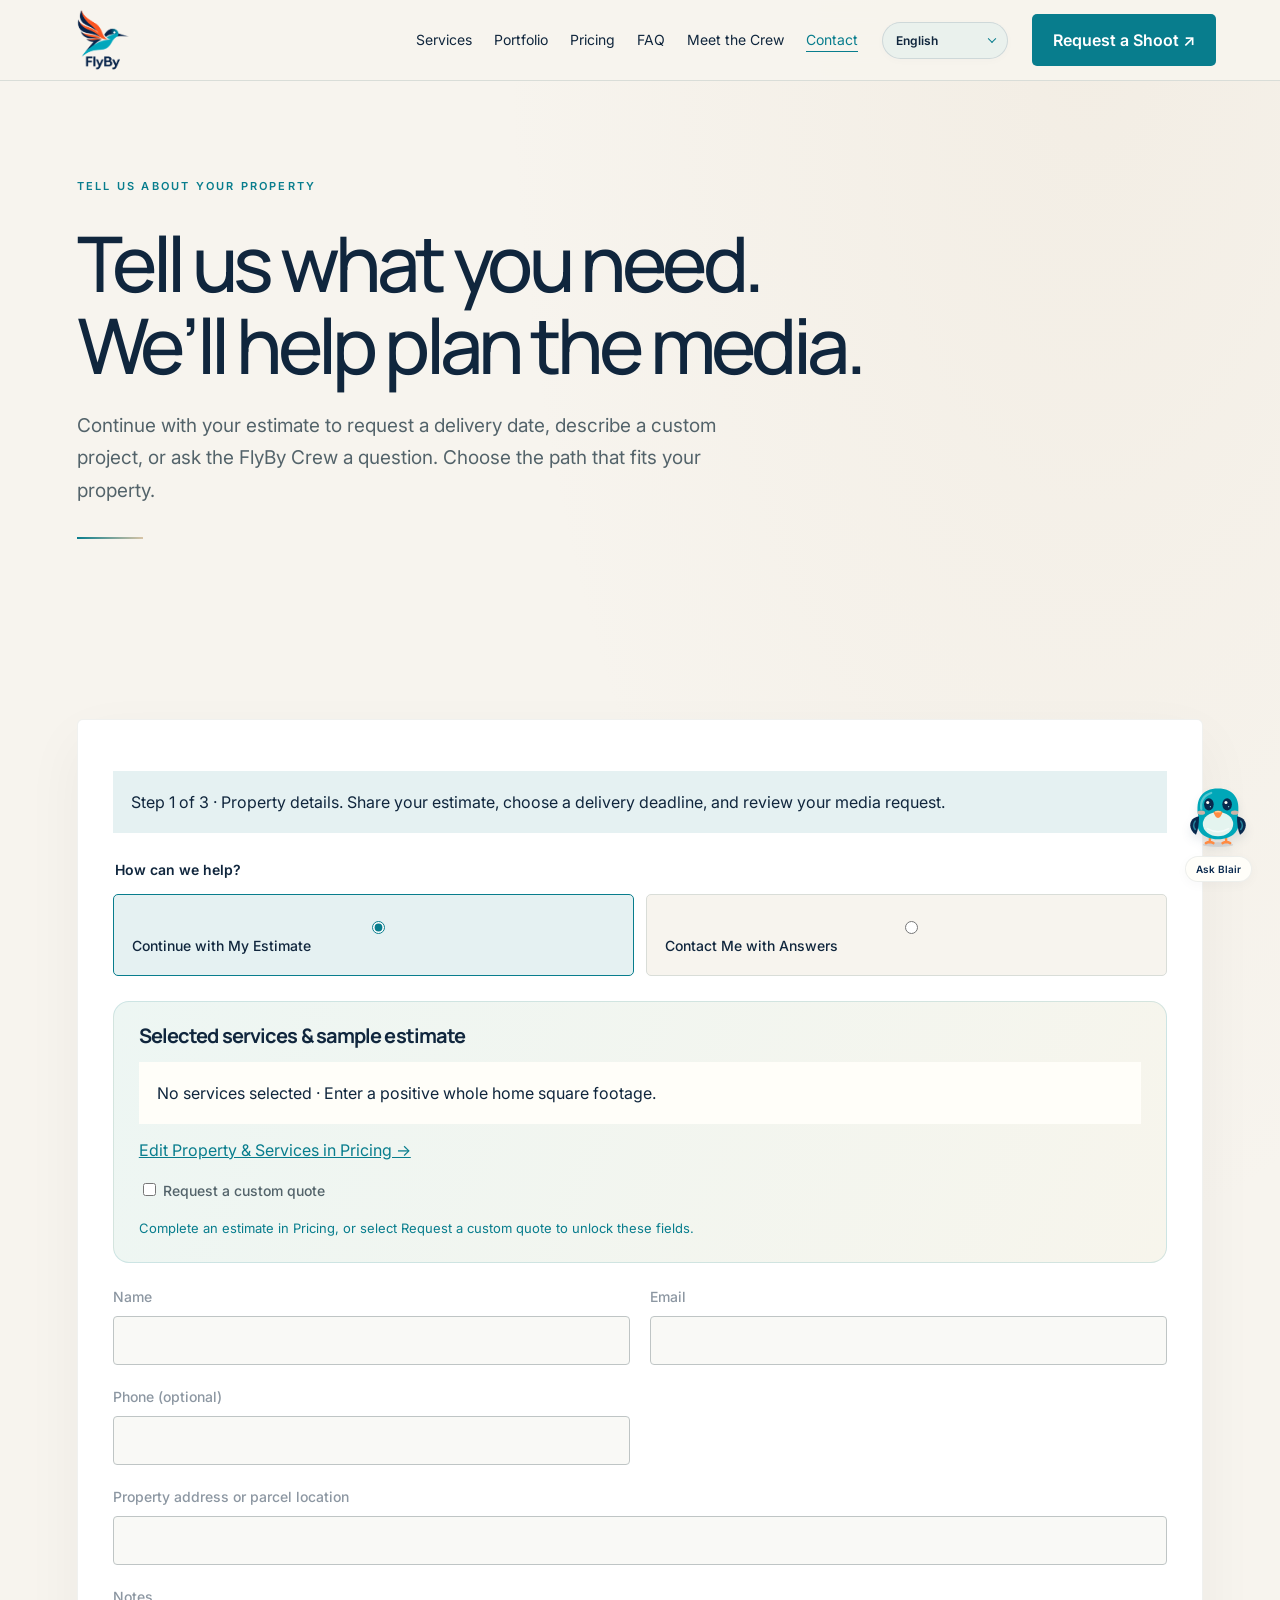
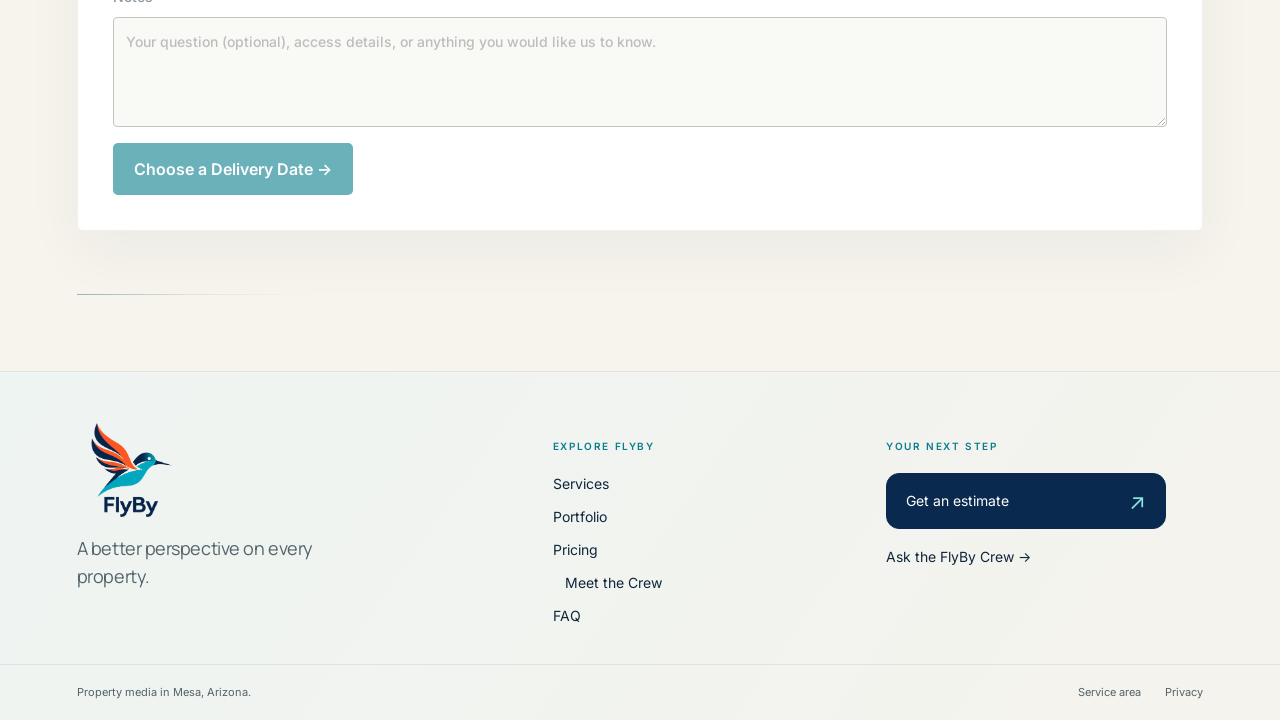
==== commit f5570104: "Add files via upload" ====
--- a/contact.html
+++ b/contact.html
@@ -1 +1,219 @@
-<!doctype html><html lang="en"><head><meta charset="utf-8"><meta name="viewport" content="width=device-width,initial-scale=1"><title>Request a FlyBy Shoot | Mesa real estate media</title><meta name="description" content="Share your property details and preferred shoot date. Sample quotes require manual review. The current inquiry form is a clearly labeled preview."><link href="https://fonts.googleapis.com/css2?family=Manrope:wght@400;500;600;700&family=Inter:wght@400;500;600&display=swap" rel="stylesheet"><link rel="stylesheet" href="assets/css/styles.css?v=b1b3b0417b99"><link rel="stylesheet" href="assets/css/polish.css?v=1c9f5a224fa6"><link rel="stylesheet" href="assets/css/motion.css?v=324bf698356f"><link rel="stylesheet" href="assets/css/marketing.css?v=dffa3a87707d"><link rel="stylesheet" href="assets/css/journey.css?v=fb03524f41b3"><link rel="stylesheet" href="assets/css/customer-flow.css?v=e0e5bc0e6a2a"><link rel="stylesheet" href="assets/css/focus.css?v=8a71ca0b3003"><link rel="stylesheet" href="assets/css/helper.css?v=16a1bd7140e2"><link rel="stylesheet" href="assets/css/modern-depth.css?v=22baf2c74a4f"><link rel="stylesheet" href="assets/css/brand-bird.css?v=f6c67ce89403"><link rel="icon" type="image/png" href="assets/FlyBy-logo-transparent.png"><link rel="stylesheet" href="assets/css/footer-blair.css?v=a252ee05538e"><link rel="stylesheet" href="assets/css/estimate-guide.css?v=52d01045dcb3"><link rel="stylesheet" href="assets/css/crew-drone.css?v=62f8e632c1f8"><link rel="stylesheet" href="assets/css/language-dropdown.css?v=33f1296278bb"><link rel="stylesheet" href="assets/css/blair-fluid.css?v=293103cf1c06"><link rel="stylesheet" href="assets/css/mobile-responsive.css?v=7509000c7c7b"><script src="assets/js/blair-avatar.js?v=8507810061e7"></script><script src="assets/js/blair-handoff.js?v=6b107799a370"></script></head><body><header><nav><a class="logo official-logo" href="index.html"><img src="assets/FlyBy-logo-transparent.png" width="1280" height="1280" alt="FlyBy" decoding="async"></a><button class="outline" id="menu" aria-expanded="false" aria-controls="links">Menu</button><div id="links"><a href="services.html">Services</a><a href="gallery.html">Portfolio</a><a href="pricing.html">Pricing</a><a href="faq.html">FAQ</a><a href="meet.html">Meet the Crew</a></div><a class="btn" href="contact.html">Request a Shoot ↗</a></nav></header><div class="progress" aria-hidden="true"></div><main><section class="intro"><span class="eyebrow">Tell us about your property</span><h1>Tell us what you need.<br>We’ll help plan the media.</h1><p>Continue with your estimate to request a delivery date, describe a custom project, or ask the FlyBy Crew a question. Choose the path that fits your property.</p></section><section><form id="request"><p class="notice">Step 1 of 3 · Property details. Share your estimate, choose a delivery deadline, and review your media request.</p><fieldset id="intent-selector" class="contact-intent"><legend>How can we help?</legend><label><input type="radio" name="contact-intent" value="shoot" checked> Continue with My Estimate</label><label><input type="radio" name="contact-intent" value="questions"> Contact Me with Answers</label></fieldset><p id="intent-help" class="fine" hidden></p><div class="estimate-first" id="estimate-summary"><h3>Selected services & sample estimate</h3><p class="notice" id="contact-estimate"></p><a id="contact-edit-pricing" href="pricing.html">Edit Property & Services in Pricing →</a><p><label><input id="custom" type="checkbox"> Request a custom quote</label></p><p id="estimate-gate-message" class="estimate-gate-message" role="status"></p></div><fieldset id="contact-details" class="contact-details" disabled><legend>Contact details</legend><div class="form-grid"><label>Name<input name="name" required autocomplete="name"></label><label>Email<input type="email" name="email" required autocomplete="email"></label><label>Phone (optional)<input name="phone" type="tel" autocomplete="tel"></label><label hidden>Property type<select id="contact-kind" disabled><option>Home</option><option>Land</option></select></label><label class="wide">Property address or parcel location<input name="location" required></label><label id="contact-size-label" hidden>Home square footage<input id="contact-size" readonly type="number" min="1" step="1" required></label><input id="date" type="date" hidden disabled><label class="wide">Notes<textarea name="notes" placeholder="Your question (optional), access details, or anything you would like us to know."></textarea></label></div></fieldset><p id="contact-response" role="status" aria-live="polite"></p><p id="form-error" role="alert"></p><button id="contact-continue" type="submit">Choose a Delivery Date →</button></form></section></main><footer class="site-footer"><div class="footer-main"><div class="footer-brand"><a class="logo official-logo" href="index.html"><img src="assets/FlyBy-logo-transparent.png" width="1280" height="1280" alt="FlyBy" decoding="async"></a><p>A better perspective on every property.</p></div><div class="footer-explore"><p class="footer-label">Explore FlyBy</p><nav class="footer-nav" aria-label="Footer navigation"><a href="services.html">Services</a><a href="gallery.html">Portfolio</a><a href="pricing.html">Pricing</a><a href="meet.html">Meet the Crew</a><a href="faq.html">FAQ</a></nav></div><div class="footer-next"><p class="footer-label">Your next step</p><a class="footer-action" href="pricing.html">Get an estimate<span aria-hidden="true">↗</span></a><a class="footer-question" href="contact.html?intent=questions">Ask the FlyBy Crew →</a></div></div><div class="footer-base"><a class="footer-mini-logo" href="index.html"><img src="assets/FlyBy-logo-transparent.png" width="1280" height="1280" alt="FlyBy" decoding="async"></a><p>Property media in Mesa, Arizona.</p><div class="footer-meta"><a href="index.html#service-area">Service area</a><a href="privacy.html">Privacy</a></div></div></footer><script src="assets/js/pricing-engine.js?v=67c938f09b63"></script><script src="assets/js/estimate-gate.js?v=6d36bbbe7bea"></script><script src="assets/js/app.js?v=fe1010ae0c87"></script><script src="assets/js/translations.js?v=addeeb842ead"></script><script src="assets/js/journey-translations.js?v=f8ae683292c0"></script><script src="assets/js/customer-translations.js?v=a9bd5cd9e58e"></script><script src="assets/js/focus-translations.js?v=807fac83b996"></script><script src="assets/js/delivery-translations.js?v=0f1a3e26b78a"></script><script src="assets/js/footer-translations.js?v=9fcdc8e1c152"></script><script src="assets/js/marketing-translations.js?v=ffd42e1acf46"></script><script src="assets/js/translate.js?v=7ab7c577d06e"></script><script src="assets/js/chinese-translations.js?v=8c47a6f45672"></script><script src="assets/js/chinese-guide-translations.js?v=32636e21576f"></script><script src="assets/js/chinese-feature-translations.js?v=93f20665f306"></script><script src="assets/js/chinese-runtime.js?v=628c31e3c3f8"></script><script src="assets/js/language.js?v=a2135ba0baf8"></script><script src="assets/js/polish.js?v=f407626929c5"></script><script src="assets/js/motion.js?v=c5c9c8a459fe"></script><script src="assets/js/marketing.js?v=01cfab7dcc04"></script><script src="assets/js/journey.js?v=bb454e5d0d3e"></script><script src="assets/js/booking-config.js?v=7d5357ede545"></script><script src="assets/js/request-flow.js?v=5f582e723090"></script><script src="assets/js/helper-answers.js?v=f412485e74d5"></script><script src="assets/js/blair-conversation.js?v=f91f2265e636"></script><script src="assets/js/blair-motion.js?v=0e1443d07f05"></script><script src="assets/js/chinese-blair.js?v=bc8eea5c489e"></script><script src="assets/js/blair-presentation.js?v=7e691353a58c"></script><script src="assets/js/helper.js?v=2bfc231b850a"></script><script src="assets/js/modern-depth.js?v=caaebd669ba3"></script><script src="assets/js/quote-guide.js?v=608e726e27f6"></script><script src="assets/js/mobile-responsive.js?v=42794687fff7"></script></body></html>+<!doctype html>
+<html lang="en">
+  <head>
+    <meta charset="utf-8" />
+    <meta name="viewport" content="width=device-width,initial-scale=1" />
+    <title>Request a FlyBy Shoot | Mesa real estate media</title>
+    <meta
+      name="description"
+      content="Share your property details and preferred shoot date. Sample quotes require manual review. The current inquiry form is a clearly labeled preview."
+    />
+    <link
+      href="https://fonts.googleapis.com/css2?family=Manrope:wght@400;500;600;700&family=Inter:wght@400;500;600&display=swap"
+      rel="stylesheet"
+    />
+    <link rel="stylesheet" href="assets/css/styles.css?v=ac332b0d7bcd" />
+    <link rel="stylesheet" href="assets/css/polish.css?v=b0d2a3a59848" />
+    <link rel="stylesheet" href="assets/css/motion.css?v=7e191892a68c" />
+    <link rel="stylesheet" href="assets/css/marketing.css?v=30b282973a19" />
+    <link rel="stylesheet" href="assets/css/journey.css?v=b2486c4ee133" />
+    <link rel="stylesheet" href="assets/css/customer-flow.css?v=4ab2aa29f847" />
+    <link rel="stylesheet" href="assets/css/focus.css?v=0e2e42238a5a" />
+    <link rel="stylesheet" href="assets/css/helper.css?v=0b8d4ae15814" />
+    <link rel="stylesheet" href="assets/css/modern-depth.css?v=8d660e0221dd" />
+    <link rel="stylesheet" href="assets/css/brand-bird.css?v=69ed97eaff5f" />
+    <link rel="icon" type="image/png" href="assets/FlyBy-logo-transparent.png" />
+    <link rel="stylesheet" href="assets/css/footer-blair.css?v=16459c239572" />
+    <link rel="stylesheet" href="assets/css/estimate-guide.css?v=be6aab5bc90e" />
+    <link rel="stylesheet" href="assets/css/crew-drone.css?v=2f90073169eb" />
+    <link rel="stylesheet" href="assets/css/language-dropdown.css?v=45b7b9ae7462" />
+    <link rel="stylesheet" href="assets/css/blair-fluid.css?v=a3647aac5ba5" />
+    <link rel="stylesheet" href="assets/css/mobile-responsive.css?v=024274a6074d" />
+    <script src="assets/js/blair-avatar.js?v=c626fbac7bb1"></script>
+    <script src="assets/js/blair-handoff.js?v=f0847b98eb6b"></script>
+  </head>
+  <body>
+    <header>
+      <nav>
+        <a class="logo official-logo" href="index.html"
+          ><img
+            src="assets/FlyBy-logo-transparent.png"
+            width="1280"
+            height="1280"
+            alt="FlyBy"
+            decoding="async" /></a
+        ><button class="outline" id="menu" aria-expanded="false" aria-controls="links">
+          Menu
+        </button>
+        <div id="links">
+          <a href="services.html">Services</a><a href="gallery.html">Portfolio</a
+          ><a href="pricing.html">Pricing</a><a href="faq.html">FAQ</a
+          ><a href="meet.html">Meet the Crew</a>
+        </div>
+        <a class="btn" href="contact.html">Request a Shoot ↗</a>
+      </nav>
+    </header>
+    <div class="progress" aria-hidden="true"></div>
+    <main>
+      <section class="intro">
+        <span class="eyebrow">Tell us about your property</span>
+        <h1>Tell us what you need.<br />We’ll help plan the media.</h1>
+        <p>
+          Continue with your estimate to request a delivery date, describe a custom
+          project, or ask the FlyBy Crew a question. Choose the path that fits your
+          property.
+        </p>
+      </section>
+      <section>
+        <form id="request">
+          <p class="notice">
+            Step 1 of 3 · Property details. Share your estimate, choose a delivery
+            deadline, and review your media request.
+          </p>
+          <fieldset id="intent-selector" class="contact-intent">
+            <legend>How can we help?</legend>
+            <label
+              ><input type="radio" name="contact-intent" value="shoot" checked /> Continue
+              with My Estimate</label
+            ><label
+              ><input type="radio" name="contact-intent" value="questions" /> Contact Me
+              with Answers</label
+            >
+          </fieldset>
+          <p id="intent-help" class="fine" hidden></p>
+          <div class="estimate-first" id="estimate-summary">
+            <h3>Selected services & sample estimate</h3>
+            <p class="notice" id="contact-estimate"></p>
+            <a id="contact-edit-pricing" href="pricing.html"
+              >Edit Property & Services in Pricing →</a
+            >
+            <p>
+              <label><input id="custom" type="checkbox" /> Request a custom quote</label>
+            </p>
+            <p id="estimate-gate-message" class="estimate-gate-message" role="status"></p>
+          </div>
+          <fieldset id="contact-details" class="contact-details" disabled>
+            <legend>Contact details</legend>
+            <div class="form-grid">
+              <label>Name<input name="name" required autocomplete="name" /></label
+              ><label
+                >Email<input
+                  type="email"
+                  name="email"
+                  required
+                  autocomplete="email" /></label
+              ><label
+                >Phone (optional)<input
+                  name="phone"
+                  type="tel"
+                  autocomplete="tel" /></label
+              ><label hidden
+                >Property type<select id="contact-kind" disabled>
+                  <option>Home</option>
+                  <option>Land</option>
+                </select></label
+              ><label class="wide"
+                >Property address or parcel location<input
+                  name="location"
+                  required /></label
+              ><label id="contact-size-label" hidden
+                >Home square footage<input
+                  id="contact-size"
+                  readonly
+                  type="number"
+                  min="1"
+                  step="1"
+                  required /></label
+              ><input id="date" type="date" hidden disabled /><label class="wide"
+                >Notes<textarea
+                  name="notes"
+                  placeholder="Your question (optional), access details, or anything you would like us to know."
+                ></textarea>
+              </label>
+            </div>
+          </fieldset>
+          <p id="contact-response" role="status" aria-live="polite"></p>
+          <p id="form-error" role="alert"></p>
+          <button id="contact-continue" type="submit">Choose a Delivery Date →</button>
+        </form>
+      </section>
+    </main>
+    <footer class="site-footer">
+      <div class="footer-main">
+        <div class="footer-brand">
+          <a class="logo official-logo" href="index.html"
+            ><img
+              src="assets/FlyBy-logo-transparent.png"
+              width="1280"
+              height="1280"
+              alt="FlyBy"
+              decoding="async"
+          /></a>
+          <p>A better perspective on every property.</p>
+        </div>
+        <div class="footer-explore">
+          <p class="footer-label">Explore FlyBy</p>
+          <nav class="footer-nav" aria-label="Footer navigation">
+            <a href="services.html">Services</a><a href="gallery.html">Portfolio</a
+            ><a href="pricing.html">Pricing</a><a href="meet.html">Meet the Crew</a
+            ><a href="faq.html">FAQ</a>
+          </nav>
+        </div>
+        <div class="footer-next">
+          <p class="footer-label">Your next step</p>
+          <a class="footer-action" href="pricing.html"
+            >Get an estimate<span aria-hidden="true">↗</span></a
+          ><a class="footer-question" href="contact.html?intent=questions"
+            >Ask the FlyBy Crew →</a
+          >
+        </div>
+      </div>
+      <div class="footer-base">
+        <a class="footer-mini-logo" href="index.html"
+          ><img
+            src="assets/FlyBy-logo-transparent.png"
+            width="1280"
+            height="1280"
+            alt="FlyBy"
+            decoding="async"
+        /></a>
+        <p>Property media in Mesa, Arizona.</p>
+        <div class="footer-meta">
+          <a href="index.html#service-area">Service area</a
+          ><a href="privacy.html">Privacy</a>
+        </div>
+      </div>
+    </footer>
+    <script src="assets/js/pricing-engine.js?v=6ee49f2ce6e6"></script>
+    <script src="assets/js/estimate-gate.js?v=d6917c8817ad"></script>
+    <script src="assets/js/app.js?v=81ffee31e404"></script>
+    <script src="assets/js/translations.js?v=fd7facc6b7ca"></script>
+    <script src="assets/js/journey-translations.js?v=6665d0512e74"></script>
+    <script src="assets/js/customer-translations.js?v=bfb29da45c60"></script>
+    <script src="assets/js/focus-translations.js?v=c4a0bf09659e"></script>
+    <script src="assets/js/delivery-translations.js?v=b22a61a7b503"></script>
+    <script src="assets/js/footer-translations.js?v=95087c4d7dad"></script>
+    <script src="assets/js/marketing-translations.js?v=5574212253e9"></script>
+    <script src="assets/js/translate.js?v=08c9d6dc6bbe"></script>
+    <script src="assets/js/chinese-translations.js?v=53ab8b2fe602"></script>
+    <script src="assets/js/chinese-guide-translations.js?v=cefd14ecc91b"></script>
+    <script src="assets/js/chinese-feature-translations.js?v=fb4b886f6638"></script>
+    <script src="assets/js/chinese-runtime.js?v=21090d610f89"></script>
+    <script src="assets/js/language.js?v=6870ac199677"></script>
+    <script src="assets/js/polish.js?v=602ba9a5f470"></script>
+    <script src="assets/js/motion.js?v=2b23c9f74a6c"></script>
+    <script src="assets/js/marketing.js?v=487adca290f0"></script>
+    <script src="assets/js/journey.js?v=6fc1b104d123"></script>
+    <script src="assets/js/booking-config.js?v=9d416db3be07"></script>
+    <script src="assets/js/request-flow.js?v=3108d46c72fc"></script>
+    <script src="assets/js/helper-answers.js?v=b95dea3ad43c"></script>
+    <script src="assets/js/blair-conversation.js?v=65f6737c32f3"></script>
+    <script src="assets/js/blair-motion.js?v=00c537445658"></script>
+    <script src="assets/js/chinese-blair.js?v=29a8214922d7"></script>
+    <script src="assets/js/blair-presentation.js?v=40e2b1d6cc36"></script>
+    <script src="assets/js/helper.js?v=f26df12bd4c8"></script>
+    <script src="assets/js/modern-depth.js?v=98c72727b4da"></script>
+    <script src="assets/js/quote-guide.js?v=f3227171da1c"></script>
+    <script src="assets/js/mobile-responsive.js?v=b66505880662"></script>
+  </body>
+</html>
--- a/assets/css/styles.css
+++ b/assets/css/styles.css
@@ -1 +1,597 @@
-:root{--ivory:#F7F4EE;--ink:#17252A;--slate:#53636A;--teal:#126B68;--sage:#E4EEEA;--line:#D9DDD8}*{box-sizing:border-box}html{scroll-behavior:smooth}body{margin:0;background:var(--ivory);color:var(--ink);font:16px/1.65 Inter,Arial,sans-serif}h1,h2,h3,.logo{font-family:Manrope,Arial,sans-serif;line-height:1.08;letter-spacing:-.045em}h1{font-size:clamp(46px,6vw,85px);font-weight:500;margin:25px 0}h2{font-size:clamp(34px,4.5vw,65px);font-weight:500}h3{font-size:24px}em{font-style:normal;color:var(--teal)}p{color:var(--slate)}a{color:var(--teal)}button,input,select,textarea{font:inherit}button,.btn{display:inline-block;padding:13px 21px;background:var(--teal);color:white;border:0;border-radius:5px;text-decoration:none;font-weight:600;cursor:pointer}button:hover,.btn:hover{background:#0B514F}.outline{background:transparent;color:var(--teal);border:1px solid var(--teal)}.outline:hover{color:white}button:disabled{opacity:.6;cursor:not-allowed}:focus-visible{outline:3px solid var(--teal);outline-offset:5px}header{position:sticky;top:0;background:#F7F4EEf5;backdrop-filter:blur(18px);border-bottom:1px solid var(--line);z-index:10}nav{max-width:1400px;margin:auto;display:flex;align-items:center;gap:30px;padding:18px 5%}.logo{font-size:30px;font-weight:700;color:var(--ink);text-decoration:none;margin-right:auto}#links{display:flex;gap:25px}#links a{text-decoration:none;color:var(--ink);font-size:14px}#links a[aria-current]{color:var(--teal);text-decoration:underline;text-underline-offset:6px}#menu{display:none}.progress{position:fixed;top:0;height:3px;left:0;right:0;background:var(--teal);transform:scaleX(0);transform-origin:left;z-index:11}section{max-width:1280px;margin:auto;padding:90px 6%}.intro p{max-width:660px;font-size:19px}.eyebrow{font-size:11px;letter-spacing:.16em;text-transform:uppercase;font-weight:600;color:var(--teal)}.center{text-align:center}.hero h1{font-size:clamp(46px,7.6vw,105px);letter-spacing:-.06em}.hero p{margin:25px auto}.hero{padding-bottom:5px}.actions{padding-bottom:45px}.actions>a{margin:8px 12px}.actions p{margin-top:35px}.cinema{max-width:none;padding:15px var(--inset,4%) 60px}figure{margin:0;position:relative;overflow:hidden;border-radius:6px}figure img{display:block;width:100%;height:500px;object-fit:cover}.cinema figure img{height:72vh;min-height:340px;transform:scale(var(--zoom,1))}figcaption{position:absolute;bottom:20px;left:20px;background:var(--ivory);color:var(--ink);padding:5px 10px;font-size:11px;border-radius:3px}.story{max-width:none;height:230vh;background:var(--sage);padding:0 6%}.sticky{position:sticky;top:86px;min-height:calc(100vh - 86px);display:grid;grid-template-columns:1.1fr 1fr;gap:8%;align-items:center;max-width:1250px;margin:auto}.sticky figure img{height:65vh;transform:scale(var(--story-scale,1))}.sticky p{min-height:80px;max-width:360px}.grid{display:grid;grid-template-columns:repeat(4,1fr);gap:25px}.grid article{border-top:1px solid var(--line);padding-top:25px}.grid p{font-size:14px}.sage{background:var(--sage);border-radius:6px}.editorial{display:grid;grid-template-columns:1fr 1fr;gap:7%;align-items:center}.fine{font-size:13px}.inputs{display:grid;grid-template-columns:1fr 2fr;gap:20px;padding:25px;background:white;border-radius:6px}.examples{font-size:13px;margin:25px 0}.examples button{font-size:13px;padding:8px 12px;margin:5px}.bundles{display:flex;flex-wrap:wrap;gap:10px;margin:25px 0}.bundles button{font-size:13px}.builder{display:grid;grid-template-columns:1.5fr 1fr;gap:30px;background:var(--sage);padding:30px;border-radius:6px}.choices{display:grid;grid-template-columns:1fr 1fr;gap:15px}.choice{background:white;padding:20px;border:1px solid var(--line);border-radius:5px;cursor:pointer}.choice:has(input:checked){border:2px solid var(--teal);padding:19px}.choice strong{display:block;font-size:22px;margin:10px 0}.choice small{display:block;color:var(--slate)}aside{background:white;padding:25px;border-radius:5px;align-self:start;position:sticky;top:105px}.line{display:flex;justify-content:space-between;gap:15px;margin:16px 0}.total{border-top:1px solid var(--line);padding-top:20px;font-size:28px}.table-wrap{overflow:auto}table{width:100%;border-collapse:collapse;text-align:left;font-size:14px}caption{text-align:left;color:var(--slate);margin-bottom:15px}th,td{padding:20px 15px;border-bottom:1px solid var(--line);white-space:nowrap}thead{background:var(--sage)}label{display:block;font-size:14px;font-weight:500}input:not([type=checkbox]),select,textarea{display:block;width:100%;margin-top:8px;padding:12px;border:1px solid #7A8787;background:white;color:var(--ink);border-radius:4px}textarea{min-height:110px}form{background:white;padding:35px;border-radius:6px}.form-grid{display:grid;grid-template-columns:1fr 1fr;gap:20px}.wide{grid-column:1/-1}.notice{padding:18px;background:var(--sage);color:var(--ink)}#form-error{color:#A63832}#status{color:var(--teal);font-weight:600}details{padding:20px 0;border-bottom:1px solid var(--line)}summary{font-weight:600;cursor:pointer}.tabs{display:flex;gap:10px;margin-bottom:25px}.tabs [aria-selected=false]{background:var(--sage);color:var(--teal)}.placeholder{min-height:350px;padding:65px 35px;background:var(--sage);border:1px dashed #7A8787;border-radius:5px}footer{max-width:1280px;margin:auto;padding:45px 6%;border-top:1px solid var(--line);display:flex;justify-content:space-between;gap:30px}footer p{font-size:13px}.motion .reveal{opacity:0;transform:translateY(35px);transition:opacity .85s ease,transform .85s cubic-bezier(.2,.7,.2,1)}.motion .revealed,.motion .reveal:focus-within{opacity:1;transform:none}.grid article:nth-child(2){transition-delay:.08s}.grid article:nth-child(3){transition-delay:.16s}.grid article:nth-child(4){transition-delay:.24s}@media(max-width:800px){nav{gap:12px;position:relative}.logo{margin-right:0}#menu{display:block;margin-left:auto;padding:8px 12px}nav>.btn{font-size:13px;padding:10px}#links{display:none;position:absolute;top:100%;left:0;right:0;background:var(--ivory);padding:25px 6%;border-bottom:1px solid var(--line);flex-direction:column}#links.open{display:flex}section{padding:60px 6%}.intro p{font-size:16px}.hero{padding-bottom:0}.hero h1{font-size:clamp(45px,8vw,70px)}.cinema{padding:20px 0 45px}.cinema figure img{height:50vh}.story{height:auto;padding:60px 6%}.sticky{position:static;min-height:0;grid-template-columns:1fr;gap:35px}.sticky figure img{height:50vh}.sticky p{min-height:0}.grid{grid-template-columns:1fr 1fr}.editorial,.builder{grid-template-columns:1fr}.editorial figure img{height:350px}aside{position:static}.form-grid{grid-template-columns:1fr}.wide{grid-column:auto}footer{flex-direction:column}}@media(max-width:480px){.inputs,.choices{grid-template-columns:1fr}.builder,form{padding:22px}.total{font-size:24px}.tabs button{font-size:13px;padding:10px 12px}}@media(prefers-reduced-motion:reduce){html{scroll-behavior:auto}.motion .reveal{opacity:1;transform:none;transition:none}.story{height:auto;padding:65px 6%}.sticky{position:static;min-height:0}.cinema{padding-left:0;padding-right:0}figure img{transform:none!important}.progress{display:none}}
+:root {
+  --ivory: #f7f4ee;
+  --ink: #17252a;
+  --slate: #53636a;
+  --teal: #126b68;
+  --sage: #e4eeea;
+  --line: #d9ddd8;
+}
+* {
+  box-sizing: border-box;
+}
+html {
+  scroll-behavior: smooth;
+}
+body {
+  margin: 0;
+  background: var(--ivory);
+  color: var(--ink);
+  font:
+    16px/1.65 Inter,
+    Arial,
+    sans-serif;
+}
+h1,
+h2,
+h3,
+.logo {
+  font-family: Manrope, Arial, sans-serif;
+  line-height: 1.08;
+  letter-spacing: -0.045em;
+}
+h1 {
+  font-size: clamp(46px, 6vw, 85px);
+  font-weight: 500;
+  margin: 25px 0;
+}
+h2 {
+  font-size: clamp(34px, 4.5vw, 65px);
+  font-weight: 500;
+}
+h3 {
+  font-size: 24px;
+}
+em {
+  font-style: normal;
+  color: var(--teal);
+}
+p {
+  color: var(--slate);
+}
+a {
+  color: var(--teal);
+}
+button,
+input,
+select,
+textarea {
+  font: inherit;
+}
+button,
+.btn {
+  display: inline-block;
+  padding: 13px 21px;
+  background: var(--teal);
+  color: white;
+  border: 0;
+  border-radius: 5px;
+  text-decoration: none;
+  font-weight: 600;
+  cursor: pointer;
+}
+button:hover,
+.btn:hover {
+  background: #0b514f;
+}
+.outline {
+  background: transparent;
+  color: var(--teal);
+  border: 1px solid var(--teal);
+}
+.outline:hover {
+  color: white;
+}
+button:disabled {
+  opacity: 0.6;
+  cursor: not-allowed;
+}
+:focus-visible {
+  outline: 3px solid var(--teal);
+  outline-offset: 5px;
+}
+header {
+  position: sticky;
+  top: 0;
+  background: #f7f4eef5;
+  backdrop-filter: blur(18px);
+  border-bottom: 1px solid var(--line);
+  z-index: 10;
+}
+nav {
+  max-width: 1400px;
+  margin: auto;
+  display: flex;
+  align-items: center;
+  gap: 30px;
+  padding: 18px 5%;
+}
+.logo {
+  font-size: 30px;
+  font-weight: 700;
+  color: var(--ink);
+  text-decoration: none;
+  margin-right: auto;
+}
+#links {
+  display: flex;
+  gap: 25px;
+}
+#links a {
+  text-decoration: none;
+  color: var(--ink);
+  font-size: 14px;
+}
+#links a[aria-current] {
+  color: var(--teal);
+  text-decoration: underline;
+  text-underline-offset: 6px;
+}
+#menu {
+  display: none;
+}
+.progress {
+  position: fixed;
+  top: 0;
+  height: 3px;
+  left: 0;
+  right: 0;
+  background: var(--teal);
+  transform: scaleX(0);
+  transform-origin: left;
+  z-index: 11;
+}
+section {
+  max-width: 1280px;
+  margin: auto;
+  padding: 90px 6%;
+}
+.intro p {
+  max-width: 660px;
+  font-size: 19px;
+}
+.eyebrow {
+  font-size: 11px;
+  letter-spacing: 0.16em;
+  text-transform: uppercase;
+  font-weight: 600;
+  color: var(--teal);
+}
+.center {
+  text-align: center;
+}
+.hero h1 {
+  font-size: clamp(46px, 7.6vw, 105px);
+  letter-spacing: -0.06em;
+}
+.hero p {
+  margin: 25px auto;
+}
+.hero {
+  padding-bottom: 5px;
+}
+.actions {
+  padding-bottom: 45px;
+}
+.actions > a {
+  margin: 8px 12px;
+}
+.actions p {
+  margin-top: 35px;
+}
+.cinema {
+  max-width: none;
+  padding: 15px var(--inset, 4%) 60px;
+}
+figure {
+  margin: 0;
+  position: relative;
+  overflow: hidden;
+  border-radius: 6px;
+}
+figure img {
+  display: block;
+  width: 100%;
+  height: 500px;
+  object-fit: cover;
+}
+.cinema figure img {
+  height: 72vh;
+  min-height: 340px;
+  transform: scale(var(--zoom, 1));
+}
+figcaption {
+  position: absolute;
+  bottom: 20px;
+  left: 20px;
+  background: var(--ivory);
+  color: var(--ink);
+  padding: 5px 10px;
+  font-size: 11px;
+  border-radius: 3px;
+}
+.story {
+  max-width: none;
+  height: 230vh;
+  background: var(--sage);
+  padding: 0 6%;
+}
+.sticky {
+  position: sticky;
+  top: 86px;
+  min-height: calc(100vh - 86px);
+  display: grid;
+  grid-template-columns: 1.1fr 1fr;
+  gap: 8%;
+  align-items: center;
+  max-width: 1250px;
+  margin: auto;
+}
+.sticky figure img {
+  height: 65vh;
+  transform: scale(var(--story-scale, 1));
+}
+.sticky p {
+  min-height: 80px;
+  max-width: 360px;
+}
+.grid {
+  display: grid;
+  grid-template-columns: repeat(4, 1fr);
+  gap: 25px;
+}
+.grid article {
+  border-top: 1px solid var(--line);
+  padding-top: 25px;
+}
+.grid p {
+  font-size: 14px;
+}
+.sage {
+  background: var(--sage);
+  border-radius: 6px;
+}
+.editorial {
+  display: grid;
+  grid-template-columns: 1fr 1fr;
+  gap: 7%;
+  align-items: center;
+}
+.fine {
+  font-size: 13px;
+}
+.inputs {
+  display: grid;
+  grid-template-columns: 1fr 2fr;
+  gap: 20px;
+  padding: 25px;
+  background: white;
+  border-radius: 6px;
+}
+.examples {
+  font-size: 13px;
+  margin: 25px 0;
+}
+.examples button {
+  font-size: 13px;
+  padding: 8px 12px;
+  margin: 5px;
+}
+.bundles {
+  display: flex;
+  flex-wrap: wrap;
+  gap: 10px;
+  margin: 25px 0;
+}
+.bundles button {
+  font-size: 13px;
+}
+.builder {
+  display: grid;
+  grid-template-columns: 1.5fr 1fr;
+  gap: 30px;
+  background: var(--sage);
+  padding: 30px;
+  border-radius: 6px;
+}
+.choices {
+  display: grid;
+  grid-template-columns: 1fr 1fr;
+  gap: 15px;
+}
+.choice {
+  background: white;
+  padding: 20px;
+  border: 1px solid var(--line);
+  border-radius: 5px;
+  cursor: pointer;
+}
+.choice:has(input:checked) {
+  border: 2px solid var(--teal);
+  padding: 19px;
+}
+.choice strong {
+  display: block;
+  font-size: 22px;
+  margin: 10px 0;
+}
+.choice small {
+  display: block;
+  color: var(--slate);
+}
+aside {
+  background: white;
+  padding: 25px;
+  border-radius: 5px;
+  align-self: start;
+  position: sticky;
+  top: 105px;
+}
+.line {
+  display: flex;
+  justify-content: space-between;
+  gap: 15px;
+  margin: 16px 0;
+}
+.total {
+  border-top: 1px solid var(--line);
+  padding-top: 20px;
+  font-size: 28px;
+}
+.table-wrap {
+  overflow: auto;
+}
+table {
+  width: 100%;
+  border-collapse: collapse;
+  text-align: left;
+  font-size: 14px;
+}
+caption {
+  text-align: left;
+  color: var(--slate);
+  margin-bottom: 15px;
+}
+th,
+td {
+  padding: 20px 15px;
+  border-bottom: 1px solid var(--line);
+  white-space: nowrap;
+}
+thead {
+  background: var(--sage);
+}
+label {
+  display: block;
+  font-size: 14px;
+  font-weight: 500;
+}
+input:not([type="checkbox"]),
+select,
+textarea {
+  display: block;
+  width: 100%;
+  margin-top: 8px;
+  padding: 12px;
+  border: 1px solid #7a8787;
+  background: white;
+  color: var(--ink);
+  border-radius: 4px;
+}
+textarea {
+  min-height: 110px;
+}
+form {
+  background: white;
+  padding: 35px;
+  border-radius: 6px;
+}
+.form-grid {
+  display: grid;
+  grid-template-columns: 1fr 1fr;
+  gap: 20px;
+}
+.wide {
+  grid-column: 1/-1;
+}
+.notice {
+  padding: 18px;
+  background: var(--sage);
+  color: var(--ink);
+}
+#form-error {
+  color: #a63832;
+}
+#status {
+  color: var(--teal);
+  font-weight: 600;
+}
+details {
+  padding: 20px 0;
+  border-bottom: 1px solid var(--line);
+}
+summary {
+  font-weight: 600;
+  cursor: pointer;
+}
+.tabs {
+  display: flex;
+  gap: 10px;
+  margin-bottom: 25px;
+}
+.tabs [aria-selected="false"] {
+  background: var(--sage);
+  color: var(--teal);
+}
+.placeholder {
+  min-height: 350px;
+  padding: 65px 35px;
+  background: var(--sage);
+  border: 1px dashed #7a8787;
+  border-radius: 5px;
+}
+footer {
+  max-width: 1280px;
+  margin: auto;
+  padding: 45px 6%;
+  border-top: 1px solid var(--line);
+  display: flex;
+  justify-content: space-between;
+  gap: 30px;
+}
+footer p {
+  font-size: 13px;
+}
+.motion .reveal {
+  opacity: 0;
+  transform: translateY(35px);
+  transition:
+    opacity 0.85s ease,
+    transform 0.85s cubic-bezier(0.2, 0.7, 0.2, 1);
+}
+.motion .revealed,
+.motion .reveal:focus-within {
+  opacity: 1;
+  transform: none;
+}
+.grid article:nth-child(2) {
+  transition-delay: 0.08s;
+}
+.grid article:nth-child(3) {
+  transition-delay: 0.16s;
+}
+.grid article:nth-child(4) {
+  transition-delay: 0.24s;
+}
+@media (max-width: 800px) {
+  nav {
+    gap: 12px;
+    position: relative;
+  }
+  .logo {
+    margin-right: 0;
+  }
+  #menu {
+    display: block;
+    margin-left: auto;
+    padding: 8px 12px;
+  }
+  nav > .btn {
+    font-size: 13px;
+    padding: 10px;
+  }
+  #links {
+    display: none;
+    position: absolute;
+    top: 100%;
+    left: 0;
+    right: 0;
+    background: var(--ivory);
+    padding: 25px 6%;
+    border-bottom: 1px solid var(--line);
+    flex-direction: column;
+  }
+  #links.open {
+    display: flex;
+  }
+  section {
+    padding: 60px 6%;
+  }
+  .intro p {
+    font-size: 16px;
+  }
+  .hero {
+    padding-bottom: 0;
+  }
+  .hero h1 {
+    font-size: clamp(45px, 8vw, 70px);
+  }
+  .cinema {
+    padding: 20px 0 45px;
+  }
+  .cinema figure img {
+    height: 50vh;
+  }
+  .story {
+    height: auto;
+    padding: 60px 6%;
+  }
+  .sticky {
+    position: static;
+    min-height: 0;
+    grid-template-columns: 1fr;
+    gap: 35px;
+  }
+  .sticky figure img {
+    height: 50vh;
+  }
+  .sticky p {
+    min-height: 0;
+  }
+  .grid {
+    grid-template-columns: 1fr 1fr;
+  }
+  .editorial,
+  .builder {
+    grid-template-columns: 1fr;
+  }
+  .editorial figure img {
+    height: 350px;
+  }
+  aside {
+    position: static;
+  }
+  .form-grid {
+    grid-template-columns: 1fr;
+  }
+  .wide {
+    grid-column: auto;
+  }
+  footer {
+    flex-direction: column;
+  }
+}
+@media (max-width: 480px) {
+  .inputs,
+  .choices {
+    grid-template-columns: 1fr;
+  }
+  .builder,
+  form {
+    padding: 22px;
+  }
+  .total {
+    font-size: 24px;
+  }
+  .tabs button {
+    font-size: 13px;
+    padding: 10px 12px;
+  }
+}
+@media (prefers-reduced-motion: reduce) {
+  html {
+    scroll-behavior: auto;
+  }
+  .motion .reveal {
+    opacity: 1;
+    transform: none;
+    transition: none;
+  }
+  .story {
+    height: auto;
+    padding: 65px 6%;
+  }
+  .sticky {
+    position: static;
+    min-height: 0;
+  }
+  .cinema {
+    padding-left: 0;
+    padding-right: 0;
+  }
+  figure img {
+    transform: none !important;
+  }
+  .progress {
+    display: none;
+  }
+}
--- a/assets/css/polish.css
+++ b/assets/css/polish.css
@@ -1,2 +1,291 @@
-/* Quiet detail, with the property media at the center. */
-body{background-image:radial-gradient(ellipse at 85% 0%,#D8C4A624,transparent 38%)}header{transition:box-shadow .3s ease,background .3s ease}header.scrolled{box-shadow:0 8px 28px #17252A0a;background:#F7F4EEf7}nav{gap:24px}#links{gap:22px}.logo{letter-spacing:-.055em}.language-switch{display:flex;gap:2px;background:#E4EEEAaa;border:1px solid var(--line);border-radius:30px;padding:3px;flex:none}.language-switch button{padding:7px 10px;border-radius:24px;font-size:11px;line-height:1;font-weight:600;background:transparent;color:var(--slate)}.language-switch [aria-pressed=true]{color:white;background:var(--teal)}.btn,button{transition:background .2s ease,box-shadow .2s ease,translate .2s ease}.btn:hover{translate:0 -2px;box-shadow:0 7px 18px #126B681c}.btn:active{translate:0 0}.intro h1{letter-spacing:-.06em;line-height:1.06}.intro>p{line-height:1.7}.eyebrow{letter-spacing:.2em}.hero{position:relative}.hero:before{content:'';display:block;height:2px;width:52px;background:#D8C4A6;margin:0 auto 24px}.brand-ready .hero h1{animation:polished-entry .85s cubic-bezier(.16,1,.3,1) both}.brand-ready .hero>p{animation:polished-entry 1s .1s cubic-bezier(.16,1,.3,1) both}.brand-ready .hero .eyebrow{animation:polished-entry .7s ease both}.cinema figure{box-shadow:0 20px 65px #17252A16}.cinema figure:after{content:'';position:absolute;inset:0;box-shadow:inset 0 -65px 80px -80px #17252A80;pointer-events:none}.grid article{transition:border-color .3s ease}.grid article:hover{border-color:var(--teal)}.choice,.match-form{position:relative;isolation:isolate}.choice:before,.match-form:before{content:'';position:absolute;inset:0;border-radius:inherit;pointer-events:none;background:radial-gradient(260px circle at var(--pointer-x,50%) var(--pointer-y,50%),#126B680b,transparent 70%);opacity:0;transition:opacity .25s ease}.choice:hover:before,.match-form:hover:before{opacity:1}.service-panel{border-radius:6px}.service-tabs button{transition:background .2s ease,color .2s ease}.service-tabs button:hover{background:#E4EEEA88}.demo-hotspot{transition:box-shadow .2s ease,background .2s ease}.demo-hotspot:hover{box-shadow:0 0 0 10px #f7f4ee60}.book-thumbnails button{transition:border-color .2s ease,translate .2s ease}.book-thumbnails button:hover{translate:0 -3px}footer{background:linear-gradient(180deg,transparent,#E4EEEA30)}.story-copy,.service-description{text-wrap:pretty}.portfolio-screen{background-image:none}.portfolio-screen .gallery-intro h1{letter-spacing:-.035em}.portfolio-screen .book-page h2{overflow-wrap:anywhere}.portfolio-screen .book-controls>button{white-space:nowrap}html[lang=es] nav>.btn{font-size:13px}html[lang=es] .book-position strong{max-width:180px}html[lang=es] .service-tabs button span{font-size:14px}html[lang=es] .service-description h2{font-size:clamp(30px,3vw,44px)}@keyframes polished-entry{from{opacity:0;transform:translateY(15px)}to{opacity:1;transform:none}}@media(max-width:1000px){nav{gap:12px}#links{gap:15px}.language-switch button{padding:6px 8px}nav>.btn{padding:11px 14px}}@media(max-width:800px){nav{gap:8px}.language-switch{order:2}nav>.btn{order:3}#menu{order:1}.language-switch button{padding:6px 8px}.logo{font-size:27px}html[lang=es] nav>.btn{font-size:11px;padding:9px 10px}.hero:before{margin-bottom:17px}}@media(max-width:420px){nav{padding-left:4%;padding-right:4%;gap:6px}.logo{font-size:24px}#menu{font-size:11px;padding:8px}.language-switch button{font-size:10px;padding:6px}.language-switch{padding:2px}nav>.btn{font-size:11px;padding:9px 8px}html[lang=es] nav>.btn{font-size:10px;max-width:110px;text-align:center;line-height:1.3}.book-jump select{max-width:100%}.portfolio-screen .book-page h2{font-size:clamp(20px,3.3vh,30px)}}@media(prefers-reduced-motion:reduce){.btn,button,header,.grid article,.demo-hotspot{transition:none}.brand-ready .hero h1,.brand-ready .hero>p,.brand-ready .hero .eyebrow{animation:none}.btn:hover,.book-thumbnails button:hover{translate:none}}
+body {
+  background-image: radial-gradient(ellipse at 85% 0%, #d8c4a624, transparent 38%);
+}
+header {
+  transition:
+    box-shadow 0.3s ease,
+    background 0.3s ease;
+}
+header.scrolled {
+  box-shadow: 0 8px 28px #17252a0a;
+  background: #f7f4eef7;
+}
+nav {
+  gap: 24px;
+}
+#links {
+  gap: 22px;
+}
+.logo {
+  letter-spacing: -0.055em;
+}
+.language-switch {
+  display: flex;
+  gap: 2px;
+  background: #e4eeeaaa;
+  border: 1px solid var(--line);
+  border-radius: 30px;
+  padding: 3px;
+  flex: none;
+}
+.language-switch button {
+  padding: 7px 10px;
+  border-radius: 24px;
+  font-size: 11px;
+  line-height: 1;
+  font-weight: 600;
+  background: transparent;
+  color: var(--slate);
+}
+.language-switch [aria-pressed="true"] {
+  color: white;
+  background: var(--teal);
+}
+.btn,
+button {
+  transition:
+    background 0.2s ease,
+    box-shadow 0.2s ease,
+    translate 0.2s ease;
+}
+.btn:hover {
+  translate: 0 -2px;
+  box-shadow: 0 7px 18px #126b681c;
+}
+.btn:active {
+  translate: 0 0;
+}
+.intro h1 {
+  letter-spacing: -0.06em;
+  line-height: 1.06;
+}
+.intro > p {
+  line-height: 1.7;
+}
+.eyebrow {
+  letter-spacing: 0.2em;
+}
+.hero {
+  position: relative;
+}
+.hero:before {
+  content: "";
+  display: block;
+  height: 2px;
+  width: 52px;
+  background: #d8c4a6;
+  margin: 0 auto 24px;
+}
+.brand-ready .hero h1 {
+  animation: polished-entry 0.85s cubic-bezier(0.16, 1, 0.3, 1) both;
+}
+.brand-ready .hero > p {
+  animation: polished-entry 1s 0.1s cubic-bezier(0.16, 1, 0.3, 1) both;
+}
+.brand-ready .hero .eyebrow {
+  animation: polished-entry 0.7s ease both;
+}
+.cinema figure {
+  box-shadow: 0 20px 65px #17252a16;
+}
+.cinema figure:after {
+  content: "";
+  position: absolute;
+  inset: 0;
+  box-shadow: inset 0 -65px 80px -80px #17252a80;
+  pointer-events: none;
+}
+.grid article {
+  transition: border-color 0.3s ease;
+}
+.grid article:hover {
+  border-color: var(--teal);
+}
+.choice,
+.match-form {
+  position: relative;
+  isolation: isolate;
+}
+.choice:before,
+.match-form:before {
+  content: "";
+  position: absolute;
+  inset: 0;
+  border-radius: inherit;
+  pointer-events: none;
+  background: radial-gradient(
+    260px circle at var(--pointer-x, 50%) var(--pointer-y, 50%),
+    #126b680b,
+    transparent 70%
+  );
+  opacity: 0;
+  transition: opacity 0.25s ease;
+}
+.choice:hover:before,
+.match-form:hover:before {
+  opacity: 1;
+}
+.service-panel {
+  border-radius: 6px;
+}
+.service-tabs button {
+  transition:
+    background 0.2s ease,
+    color 0.2s ease;
+}
+.service-tabs button:hover {
+  background: #e4eeea88;
+}
+.demo-hotspot {
+  transition:
+    box-shadow 0.2s ease,
+    background 0.2s ease;
+}
+.demo-hotspot:hover {
+  box-shadow: 0 0 0 10px #f7f4ee60;
+}
+.book-thumbnails button {
+  transition:
+    border-color 0.2s ease,
+    translate 0.2s ease;
+}
+.book-thumbnails button:hover {
+  translate: 0 -3px;
+}
+footer {
+  background: linear-gradient(180deg, transparent, #e4eeea30);
+}
+.story-copy,
+.service-description {
+  text-wrap: pretty;
+}
+.portfolio-screen {
+  background-image: none;
+}
+.portfolio-screen .gallery-intro h1 {
+  letter-spacing: -0.035em;
+}
+.portfolio-screen .book-page h2 {
+  overflow-wrap: anywhere;
+}
+.portfolio-screen .book-controls > button {
+  white-space: nowrap;
+}
+html[lang="es"] nav > .btn {
+  font-size: 13px;
+}
+html[lang="es"] .book-position strong {
+  max-width: 180px;
+}
+html[lang="es"] .service-tabs button span {
+  font-size: 14px;
+}
+html[lang="es"] .service-description h2 {
+  font-size: clamp(30px, 3vw, 44px);
+}
+@keyframes polished-entry {
+  from {
+    opacity: 0;
+    transform: translateY(15px);
+  }
+  to {
+    opacity: 1;
+    transform: none;
+  }
+}
+@media (max-width: 1000px) {
+  nav {
+    gap: 12px;
+  }
+  #links {
+    gap: 15px;
+  }
+  .language-switch button {
+    padding: 6px 8px;
+  }
+  nav > .btn {
+    padding: 11px 14px;
+  }
+}
+@media (max-width: 800px) {
+  nav {
+    gap: 8px;
+  }
+  .language-switch {
+    order: 2;
+  }
+  nav > .btn {
+    order: 3;
+  }
+  #menu {
+    order: 1;
+  }
+  .language-switch button {
+    padding: 6px 8px;
+  }
+  .logo {
+    font-size: 27px;
+  }
+  html[lang="es"] nav > .btn {
+    font-size: 11px;
+    padding: 9px 10px;
+  }
+  .hero:before {
+    margin-bottom: 17px;
+  }
+}
+@media (max-width: 420px) {
+  nav {
+    padding-left: 4%;
+    padding-right: 4%;
+    gap: 6px;
+  }
+  .logo {
+    font-size: 24px;
+  }
+  #menu {
+    font-size: 11px;
+    padding: 8px;
+  }
+  .language-switch button {
+    font-size: 10px;
+    padding: 6px;
+  }
+  .language-switch {
+    padding: 2px;
+  }
+  nav > .btn {
+    font-size: 11px;
+    padding: 9px 8px;
+  }
+  html[lang="es"] nav > .btn {
+    font-size: 10px;
+    max-width: 110px;
+    text-align: center;
+    line-height: 1.3;
+  }
+  .book-jump select {
+    max-width: 100%;
+  }
+  .portfolio-screen .book-page h2 {
+    font-size: clamp(20px, 3.3vh, 30px);
+  }
+}
+@media (prefers-reduced-motion: reduce) {
+  .btn,
+  button,
+  header,
+  .grid article,
+  .demo-hotspot {
+    transition: none;
+  }
+  .brand-ready .hero h1,
+  .brand-ready .hero > p,
+  .brand-ready .hero .eyebrow {
+    animation: none;
+  }
+  .btn:hover,
+  .book-thumbnails button:hover {
+    translate: none;
+  }
+}
--- a/assets/css/motion.css
+++ b/assets/css/motion.css
@@ -1 +1,205 @@
-:root{--motion-ease:cubic-bezier(.16,1,.3,1);--motion-time:850ms;--surface-shadow:0 22px 60px #17252A0c}.intro{position:relative}.intro:not(.hero):not(.gallery-intro):after{content:'';display:block;width:66px;height:2px;background:linear-gradient(90deg,var(--teal),#D8C4A6);margin-top:30px;transform-origin:left;scale:var(--intro-line,1) 1}.motion-section{position:relative}.motion-section:before{content:'';position:absolute;left:6%;right:6%;bottom:26px;height:1px;background:linear-gradient(90deg,#126B6870,#D8C4A660,transparent);transform:scaleX(var(--section-progress,0));transform-origin:left;pointer-events:none}.motion-section h2{max-width:920px;text-wrap:balance}.motion-section .eyebrow{display:inline-block}.sage,.builder,.match-form,form,.reviews-empty,.inputs,aside{box-shadow:var(--surface-shadow);border:1px solid #D9DDD866}.service-experience{border-radius:8px}.service-demo{box-shadow:0 18px 50px #17252A14}.service-demo>img{scale:1.06;translate:0 var(--media-drift,0px);will-change:translate}.service-demo .demo-credit{z-index:1}.service-tabs [aria-selected=true]{box-shadow:inset 0 -3px 0 var(--teal)}.grid article{position:relative}.grid article:before{content:'';position:absolute;top:-1px;left:0;width:45px;height:2px;background:var(--teal);transform-origin:left;scale:var(--card-progress,0) 1}.choice:has(input:checked){box-shadow:0 10px 25px #126B680c}.choice strong,aside strong{font-family:Manrope,Arial,sans-serif;letter-spacing:-.04em}summary{transition:color .25s ease}details[open] summary{color:var(--teal)}details[open]>p{animation:answer-enter .4s var(--motion-ease) both}header:after{content:'';position:absolute;bottom:-1px;left:0;width:100%;height:1px;background:linear-gradient(90deg,transparent,#126B6830,transparent);opacity:var(--header-depth,0);pointer-events:none}.motion-top{position:fixed;right:24px;bottom:24px;z-index:9;width:42px;height:42px;padding:0;border-radius:50%;background:var(--ivory);color:var(--teal);border:1px solid var(--line);box-shadow:0 7px 25px #17252A16;opacity:0;visibility:hidden;translate:0 8px;transition:opacity .3s ease,translate .3s ease,visibility .3s ease}.motion-top.is-visible{opacity:1;visibility:visible;translate:0 0}.motion-top:hover{background:var(--teal);color:white}.portfolio-screen .intro:after,.portfolio-screen .motion-section:before{display:none}.portfolio-screen .book-spread{box-shadow:0 28px 70px #17252A1a,0 2px 8px #17252A18}.portfolio-screen .book-controls{border-top:1px solid var(--line);padding-top:9px}.portfolio-screen .book-section{padding-bottom:12px}.portfolio-screen .motion-top{display:none}@keyframes answer-enter{from{opacity:.4;transform:translateY(7px)}to{opacity:1;transform:none}}@media(max-width:800px){.motion-section:before{bottom:18px}.motion-top{right:16px;bottom:16px;width:38px;height:38px}.service-demo>img{scale:1.03}}@media(prefers-reduced-motion:reduce){.service-demo>img{scale:1;translate:none;will-change:auto}.motion-section:before,.grid article:before,.intro:after{transform:none!important;scale:1!important}.motion-top,summary{transition:none}.motion-top{translate:none}details[open]>p{animation:none}}
+:root {
+  --motion-ease: cubic-bezier(0.16, 1, 0.3, 1);
+  --motion-time: 850ms;
+  --surface-shadow: 0 22px 60px #17252a0c;
+}
+.intro {
+  position: relative;
+}
+.intro:not(.hero):not(.gallery-intro):after {
+  content: "";
+  display: block;
+  width: 66px;
+  height: 2px;
+  background: linear-gradient(90deg, var(--teal), #d8c4a6);
+  margin-top: 30px;
+  transform-origin: left;
+  scale: var(--intro-line, 1) 1;
+}
+.motion-section {
+  position: relative;
+}
+.motion-section:before {
+  content: "";
+  position: absolute;
+  left: 6%;
+  right: 6%;
+  bottom: 26px;
+  height: 1px;
+  background: linear-gradient(90deg, #126b6870, #d8c4a660, transparent);
+  transform: scaleX(var(--section-progress, 0));
+  transform-origin: left;
+  pointer-events: none;
+}
+.motion-section h2 {
+  max-width: 920px;
+  text-wrap: balance;
+}
+.motion-section .eyebrow {
+  display: inline-block;
+}
+.sage,
+.builder,
+.match-form,
+form,
+.reviews-empty,
+.inputs,
+aside {
+  box-shadow: var(--surface-shadow);
+  border: 1px solid #d9ddd866;
+}
+.service-experience {
+  border-radius: 8px;
+}
+.service-demo {
+  box-shadow: 0 18px 50px #17252a14;
+}
+.service-demo > img {
+  scale: 1.06;
+  translate: 0 var(--media-drift, 0px);
+  will-change: translate;
+}
+.service-demo .demo-credit {
+  z-index: 1;
+}
+.service-tabs [aria-selected="true"] {
+  box-shadow: inset 0 -3px 0 var(--teal);
+}
+.grid article {
+  position: relative;
+}
+.grid article:before {
+  content: "";
+  position: absolute;
+  top: -1px;
+  left: 0;
+  width: 45px;
+  height: 2px;
+  background: var(--teal);
+  transform-origin: left;
+  scale: var(--card-progress, 0) 1;
+}
+.choice:has(input:checked) {
+  box-shadow: 0 10px 25px #126b680c;
+}
+.choice strong,
+aside strong {
+  font-family: Manrope, Arial, sans-serif;
+  letter-spacing: -0.04em;
+}
+summary {
+  transition: color 0.25s ease;
+}
+details[open] summary {
+  color: var(--teal);
+}
+details[open] > p {
+  animation: answer-enter 0.4s var(--motion-ease) both;
+}
+header:after {
+  content: "";
+  position: absolute;
+  bottom: -1px;
+  left: 0;
+  width: 100%;
+  height: 1px;
+  background: linear-gradient(90deg, transparent, #126b6830, transparent);
+  opacity: var(--header-depth, 0);
+  pointer-events: none;
+}
+.motion-top {
+  position: fixed;
+  right: 24px;
+  bottom: 24px;
+  z-index: 9;
+  width: 42px;
+  height: 42px;
+  padding: 0;
+  border-radius: 50%;
+  background: var(--ivory);
+  color: var(--teal);
+  border: 1px solid var(--line);
+  box-shadow: 0 7px 25px #17252a16;
+  opacity: 0;
+  visibility: hidden;
+  translate: 0 8px;
+  transition:
+    opacity 0.3s ease,
+    translate 0.3s ease,
+    visibility 0.3s ease;
+}
+.motion-top.is-visible {
+  opacity: 1;
+  visibility: visible;
+  translate: 0 0;
+}
+.motion-top:hover {
+  background: var(--teal);
+  color: white;
+}
+.portfolio-screen .intro:after,
+.portfolio-screen .motion-section:before {
+  display: none;
+}
+.portfolio-screen .book-spread {
+  box-shadow:
+    0 28px 70px #17252a1a,
+    0 2px 8px #17252a18;
+}
+.portfolio-screen .book-controls {
+  border-top: 1px solid var(--line);
+  padding-top: 9px;
+}
+.portfolio-screen .book-section {
+  padding-bottom: 12px;
+}
+.portfolio-screen .motion-top {
+  display: none;
+}
+@keyframes answer-enter {
+  from {
+    opacity: 0.4;
+    transform: translateY(7px);
+  }
+  to {
+    opacity: 1;
+    transform: none;
+  }
+}
+@media (max-width: 800px) {
+  .motion-section:before {
+    bottom: 18px;
+  }
+  .motion-top {
+    right: 16px;
+    bottom: 16px;
+    width: 38px;
+    height: 38px;
+  }
+  .service-demo > img {
+    scale: 1.03;
+  }
+}
+@media (prefers-reduced-motion: reduce) {
+  .service-demo > img {
+    scale: 1;
+    translate: none;
+    will-change: auto;
+  }
+  .motion-section:before,
+  .grid article:before,
+  .intro:after {
+    transform: none !important;
+    scale: 1 !important;
+  }
+  .motion-top,
+  summary {
+    transition: none;
+  }
+  .motion-top {
+    translate: none;
+  }
+  details[open] > p {
+    animation: none;
+  }
+}
--- a/assets/css/marketing.css
+++ b/assets/css/marketing.css
@@ -1 +1,299 @@
-.marketing-hero{padding-top:70px;padding-bottom:45px}.marketing-hero h1{font-size:clamp(44px,6.2vw,86px)}.marketing-hero>p{max-width:720px}.hero-buttons{display:flex;gap:14px;justify-content:center;margin:26px 0}.marketing-hero .hero-facts{font-size:13px;color:var(--teal);font-weight:600;margin:17px auto}.marketing-hero .fine{font-size:11px;max-width:690px}.marketing-lens{padding-top:35px}.lens-heading{display:flex;justify-content:space-between;align-items:end;gap:25px}.lens-heading h2{margin:15px 0 24px}.lens-heading>a{margin-bottom:26px;font-size:14px;text-decoration:none}.lens-tabs{display:flex;gap:8px;margin:20px 0}.lens-tabs button{background:var(--sage);color:var(--teal);font-size:13px;padding:11px 18px}.lens-tabs [aria-selected=true]{background:var(--teal);color:white}.lens-panel{border:1px solid var(--line);border-radius:7px;overflow:hidden;background:white}.lens-media{border-radius:0;max-height:530px}.lens-media img{height:clamp(300px,46vw,530px);width:100%;object-fit:cover;scale:1.04;translate:0 var(--lens-drift,0px);will-change:translate}.lens-caption{display:flex;align-items:center;justify-content:space-between;gap:25px;padding:30px}.lens-caption h3{font-size:28px;margin:9px 0}.lens-caption p{font-size:14px;margin:0;max-width:610px}.lens-caption>.btn{flex:none;font-size:13px}.audience-grid{display:grid;grid-template-columns:repeat(3,1fr);gap:20px;margin-top:35px}.audience-grid article{padding:30px;background:white;border:1px solid var(--line);border-radius:6px;display:flex;flex-direction:column;transition:border-color .3s ease,box-shadow .3s ease}.audience-grid h3{font-size:27px;margin:20px 0 10px}.audience-grid p{font-size:14px;flex:1}.audience-grid a{font-size:12px;margin-top:16px;text-align:center}.audience-grid article:hover{border-color:#126B6870;box-shadow:0 15px 45px #17252A0b}.brand-reasons .grid h3{font-size:22px}.price-examples{display:grid;grid-template-columns:1fr 1.2fr;gap:25px;margin:35px 0}.price-examples article{padding:35px;background:white;border:1px solid var(--line);border-radius:6px}.price-examples strong{display:block;font-family:Manrope,Arial,sans-serif;font-size:62px;letter-spacing:-.055em;font-weight:500;line-height:1.2;margin:16px 0}.price-examples p{font-size:14px}.price-examples article.price-featured{background:var(--sage);border-color:#126B6830}.price-saving{display:block;font-size:13px;color:var(--teal);margin:12px 0 20px}.process-track{height:70px;margin:25px 0;overflow:hidden}.process-track svg{width:100%;height:100%;overflow:visible}.process-track path{fill:none;stroke-width:2;vector-effect:non-scaling-stroke}.process-base{stroke:var(--line)}.process-draw{stroke:var(--teal);stroke-dasharray:var(--route-length,1400);stroke-dashoffset:calc(var(--route-length,1400)*(1 - var(--route-progress,0)));stroke-linecap:round}.marketing-process .grid article{border:0;padding-top:5px}.step-number{font-size:12px;display:inline-flex;align-items:center;justify-content:center;width:36px;height:36px;border:1px solid var(--teal);border-radius:50%;color:var(--teal);background:var(--ivory)}.marketing-process .grid article:before{display:none}.marketing-process article.step-active .step-number{background:var(--teal);color:white;box-shadow:0 0 0 6px #E4EEEA}.step-number{transition:background .3s ease,box-shadow .3s ease,color .3s ease}.marketing-close{border-top:1px solid var(--line)}.feedback-flash{animation:package-feedback .45s ease both}@keyframes package-feedback{0%{box-shadow:0 0 0 0 #126B6820}50%{box-shadow:0 0 0 6px #126B6810}100%{box-shadow:0 0 0 0 transparent}}@media(max-width:800px){.marketing-hero{padding-top:55px}.lens-heading{display:block}.lens-tabs{gap:6px;flex-wrap:wrap}.lens-tabs button{padding:10px 12px;font-size:12px}.lens-caption{display:block;padding:24px}.lens-caption .btn{margin-top:20px}.audience-grid{grid-template-columns:1fr}.audience-grid article{padding:26px}.audience-grid a{align-self:start}.price-examples{grid-template-columns:1fr}.price-examples strong{font-size:52px}.hero-buttons{flex-wrap:wrap}.process-track{display:none}}@media(prefers-reduced-motion:reduce){.lens-media img{scale:1;translate:none;will-change:auto}.process-draw{stroke-dashoffset:0}.step-number,.audience-grid article{transition:none}.feedback-flash{animation:none}}
+.marketing-hero {
+  padding-top: 70px;
+  padding-bottom: 45px;
+}
+.marketing-hero h1 {
+  font-size: clamp(44px, 6.2vw, 86px);
+}
+.marketing-hero > p {
+  max-width: 720px;
+}
+.hero-buttons {
+  display: flex;
+  gap: 14px;
+  justify-content: center;
+  margin: 26px 0;
+}
+.marketing-hero .hero-facts {
+  font-size: 13px;
+  color: var(--teal);
+  font-weight: 600;
+  margin: 17px auto;
+}
+.marketing-hero .fine {
+  font-size: 11px;
+  max-width: 690px;
+}
+.marketing-lens {
+  padding-top: 35px;
+}
+.lens-heading {
+  display: flex;
+  justify-content: space-between;
+  align-items: end;
+  gap: 25px;
+}
+.lens-heading h2 {
+  margin: 15px 0 24px;
+}
+.lens-heading > a {
+  margin-bottom: 26px;
+  font-size: 14px;
+  text-decoration: none;
+}
+.lens-tabs {
+  display: flex;
+  gap: 8px;
+  margin: 20px 0;
+}
+.lens-tabs button {
+  background: var(--sage);
+  color: var(--teal);
+  font-size: 13px;
+  padding: 11px 18px;
+}
+.lens-tabs [aria-selected="true"] {
+  background: var(--teal);
+  color: white;
+}
+.lens-panel {
+  border: 1px solid var(--line);
+  border-radius: 7px;
+  overflow: hidden;
+  background: white;
+}
+.lens-media {
+  border-radius: 0;
+  max-height: 530px;
+}
+.lens-media img {
+  height: clamp(300px, 46vw, 530px);
+  width: 100%;
+  object-fit: cover;
+  scale: 1.04;
+  translate: 0 var(--lens-drift, 0px);
+  will-change: translate;
+}
+.lens-caption {
+  display: flex;
+  align-items: center;
+  justify-content: space-between;
+  gap: 25px;
+  padding: 30px;
+}
+.lens-caption h3 {
+  font-size: 28px;
+  margin: 9px 0;
+}
+.lens-caption p {
+  font-size: 14px;
+  margin: 0;
+  max-width: 610px;
+}
+.lens-caption > .btn {
+  flex: none;
+  font-size: 13px;
+}
+.audience-grid {
+  display: grid;
+  grid-template-columns: repeat(3, 1fr);
+  gap: 20px;
+  margin-top: 35px;
+}
+.audience-grid article {
+  padding: 30px;
+  background: white;
+  border: 1px solid var(--line);
+  border-radius: 6px;
+  display: flex;
+  flex-direction: column;
+  transition:
+    border-color 0.3s ease,
+    box-shadow 0.3s ease;
+}
+.audience-grid h3 {
+  font-size: 27px;
+  margin: 20px 0 10px;
+}
+.audience-grid p {
+  font-size: 14px;
+  flex: 1;
+}
+.audience-grid a {
+  font-size: 12px;
+  margin-top: 16px;
+  text-align: center;
+}
+.audience-grid article:hover {
+  border-color: #126b6870;
+  box-shadow: 0 15px 45px #17252a0b;
+}
+.brand-reasons .grid h3 {
+  font-size: 22px;
+}
+.price-examples {
+  display: grid;
+  grid-template-columns: 1fr 1.2fr;
+  gap: 25px;
+  margin: 35px 0;
+}
+.price-examples article {
+  padding: 35px;
+  background: white;
+  border: 1px solid var(--line);
+  border-radius: 6px;
+}
+.price-examples strong {
+  display: block;
+  font-family: Manrope, Arial, sans-serif;
+  font-size: 62px;
+  letter-spacing: -0.055em;
+  font-weight: 500;
+  line-height: 1.2;
+  margin: 16px 0;
+}
+.price-examples p {
+  font-size: 14px;
+}
+.price-examples article.price-featured {
+  background: var(--sage);
+  border-color: #126b6830;
+}
+.price-saving {
+  display: block;
+  font-size: 13px;
+  color: var(--teal);
+  margin: 12px 0 20px;
+}
+.process-track {
+  height: 70px;
+  margin: 25px 0;
+  overflow: hidden;
+}
+.process-track svg {
+  width: 100%;
+  height: 100%;
+  overflow: visible;
+}
+.process-track path {
+  fill: none;
+  stroke-width: 2;
+  vector-effect: non-scaling-stroke;
+}
+.process-base {
+  stroke: var(--line);
+}
+.process-draw {
+  stroke: var(--teal);
+  stroke-dasharray: var(--route-length, 1400);
+  stroke-dashoffset: calc(var(--route-length, 1400) * (1 - var(--route-progress, 0)));
+  stroke-linecap: round;
+}
+.marketing-process .grid article {
+  border: 0;
+  padding-top: 5px;
+}
+.step-number {
+  font-size: 12px;
+  display: inline-flex;
+  align-items: center;
+  justify-content: center;
+  width: 36px;
+  height: 36px;
+  border: 1px solid var(--teal);
+  border-radius: 50%;
+  color: var(--teal);
+  background: var(--ivory);
+}
+.marketing-process .grid article:before {
+  display: none;
+}
+.marketing-process article.step-active .step-number {
+  background: var(--teal);
+  color: white;
+  box-shadow: 0 0 0 6px #e4eeea;
+}
+.step-number {
+  transition:
+    background 0.3s ease,
+    box-shadow 0.3s ease,
+    color 0.3s ease;
+}
+.marketing-close {
+  border-top: 1px solid var(--line);
+}
+.feedback-flash {
+  animation: package-feedback 0.45s ease both;
+}
+@keyframes package-feedback {
+  0% {
+    box-shadow: 0 0 0 0 #126b6820;
+  }
+  50% {
+    box-shadow: 0 0 0 6px #126b6810;
+  }
+  100% {
+    box-shadow: 0 0 0 0 transparent;
+  }
+}
+@media (max-width: 800px) {
+  .marketing-hero {
+    padding-top: 55px;
+  }
+  .lens-heading {
+    display: block;
+  }
+  .lens-tabs {
+    gap: 6px;
+    flex-wrap: wrap;
+  }
+  .lens-tabs button {
+    padding: 10px 12px;
+    font-size: 12px;
+  }
+  .lens-caption {
+    display: block;
+    padding: 24px;
+  }
+  .lens-caption .btn {
+    margin-top: 20px;
+  }
+  .audience-grid {
+    grid-template-columns: 1fr;
+  }
+  .audience-grid article {
+    padding: 26px;
+  }
+  .audience-grid a {
+    align-self: start;
+  }
+  .price-examples {
+    grid-template-columns: 1fr;
+  }
+  .price-examples strong {
+    font-size: 52px;
+  }
+  .hero-buttons {
+    flex-wrap: wrap;
+  }
+  .process-track {
+    display: none;
+  }
+}
+@media (prefers-reduced-motion: reduce) {
+  .lens-media img {
+    scale: 1;
+    translate: none;
+    will-change: auto;
+  }
+  .process-draw {
+    stroke-dashoffset: 0;
+  }
+  .step-number,
+  .audience-grid article {
+    transition: none;
+  }
+  .feedback-flash {
+    animation: none;
+  }
+}
--- a/assets/css/journey.css
+++ b/assets/css/journey.css
@@ -1 +1,392 @@
-.process-scroll{padding:0;position:relative}.process-scene{padding:70px 6%}.process-enhanced{height:280vh;height:280dvh}.process-enhanced .process-scene{position:sticky;top:var(--pin-header,86px);height:calc(100vh - var(--pin-header,86px));height:calc(100dvh - var(--pin-header,86px));padding:30px 6%;display:flex;flex-direction:column;justify-content:center;overflow:hidden}.process-enhanced h2{font-size:clamp(32px,4.4vh,56px);margin:12px 0}.process-enhanced .process-track{flex:none;height:50px;margin:15px 0}.process-enhanced .grid{grid-template-columns:repeat(4,1fr);gap:22px}.process-enhanced .step-number{position:relative;z-index:1;opacity:1}.process-enhanced .step-caption{opacity:0;transform:translateY(18px);transition:opacity .45s ease,transform .55s cubic-bezier(.16,1,.3,1)}.process-enhanced article.step-active .step-caption{opacity:1;transform:none}.process-enhanced .grid h3{font-size:21px;line-height:1.2;margin:15px 0 8px}.process-enhanced .grid p{font-size:13px;line-height:1.5;margin:0}.process-enhanced .process-scene>.fine{font-size:11px;margin-top:22px}.process-skip{font-size:11px;align-self:start;margin-top:12px}.process-scroll:before{display:none}.service-area-section{background:linear-gradient(135deg,#E4EEEA70,#F7F4EE);border-radius:8px}.area-heading{display:flex;align-items:end;justify-content:space-between;gap:30px}.area-heading>p{max-width:310px}.service-map-grid{display:grid;grid-template-columns:1.6fr 1fr;gap:30px;margin:25px 0}.service-map{position:relative;aspect-ratio:7/5;background:var(--ivory);border:1px solid var(--line);border-radius:7px;overflow:hidden}.service-map>svg{position:absolute;inset:0;width:100%;height:100%}.map-core{fill:#C8DFD5;stroke:#126B6840;stroke-width:2}.map-extra{fill:#D8C4A644;stroke:#80550070;stroke-width:2;stroke-dasharray:7 6}.map-road{fill:none;stroke:white;stroke-width:10;opacity:.8}.map-river{fill:none;stroke:#91C9CE77;stroke-width:5}.map-hills{fill:none;stroke:#D8C4A6;stroke-width:2}.service-map svg text{fill:var(--slate);font-size:13px}.map-pin{position:absolute;transform:translate(-50%,-50%);padding:0;background:transparent!important;color:var(--ink);font-size:11px;text-align:center;box-shadow:none;line-height:1.3;white-space:nowrap}.map-pin i{display:block;height:12px;width:12px;background:var(--teal);border:2px solid white;box-shadow:0 2px 5px #17252A30;border-radius:50%;margin:0 auto 4px;transition:box-shadow .2s ease,scale .2s ease}.map-pin span{display:block;background:#F7F4EEe6;padding:3px 6px;border-radius:3px;font-weight:500}.map-pin-extra i{background:#805500}.map-pin[aria-pressed=true] i{scale:1.2;box-shadow:0 0 0 7px #126B6825}.map-details{padding:30px;background:white;border:1px solid var(--line);border-radius:7px;align-self:center}.map-details h3{font-size:34px;margin:15px 0}.map-details p{font-size:14px}.map-details .fine{font-size:12px}.map-details .btn{font-size:13px}.map-legend{display:flex;gap:20px;font-size:12px;flex-wrap:wrap}.map-legend span{display:flex;align-items:center;gap:8px}.map-legend i{width:14px;height:14px;border-radius:3px}.core-key{background:#C8DFD5;border:1px solid var(--teal)}.extra-key{background:#D8C4A644;border:1px dashed #805500}.booking-layout{display:grid;grid-template-columns:1.5fr 1fr;gap:40px}.booking-layout h2{font-size:32px;margin-top:0}.booking-summary,.request-review{background:white;padding:30px;border:1px solid var(--line);border-radius:6px}.live-slots{display:grid;grid-template-columns:1fr 1fr;gap:10px;margin:20px 0}.live-slots button{background:white;color:var(--teal);border:1px solid var(--teal);font-size:13px}.live-slots [aria-pressed=true]{background:var(--teal);color:white}.booking-layout input{margin-bottom:20px}.review-row{display:grid;grid-template-columns:1fr 2fr;gap:20px;border-bottom:1px solid var(--line);padding:15px 0}.review-row dt{font-weight:600}.review-row dd{margin:0;white-space:pre-wrap;overflow-wrap:anywhere;color:var(--slate)}.review-actions{display:flex;gap:12px;flex-wrap:wrap;margin-top:25px}.review-actions a,.review-actions button{font-size:13px}#review-error,#schedule-error{color:#A63832}[hidden]{display:none!important}@media(max-width:800px){.process-enhanced .grid{grid-template-columns:1fr 1fr;gap:18px}.process-enhanced .process-track{display:block;height:25px;margin:10px 0}.process-enhanced .process-scene{padding:22px 6%}.process-enhanced h2{font-size:34px}.process-enhanced .grid h3{font-size:18px;margin:9px 0 5px}.process-enhanced .grid p{font-size:12px}.process-enhanced .step-number{width:30px;height:30px;font-size:11px}.process-enhanced .process-scene>.fine{margin-top:16px;font-size:10px}.area-heading{display:block}.service-map-grid,.booking-layout{grid-template-columns:1fr}.area-heading>p{max-width:none}.map-pin{font-size:10px}.map-details{padding:24px}.review-row{grid-template-columns:1fr;gap:5px}}@media(max-height:600px){.process-enhanced .process-scene{padding-top:12px;padding-bottom:12px}.process-enhanced h2{font-size:27px;margin:6px 0}.process-enhanced .grid h3{font-size:17px;margin:7px 0 4px}.process-enhanced .grid p{font-size:11px}.process-enhanced .process-track{height:18px;margin:6px 0}.process-enhanced .process-scene>.fine{display:none}.process-enhanced .process-skip{margin-top:7px}.process-enhanced .grid{gap:12px}}@media(prefers-reduced-motion:reduce){.process-enhanced{height:auto}.process-enhanced .process-scene{position:static;height:auto;overflow:visible}.process-enhanced .step-caption{opacity:1;transform:none;transition:none}.map-pin i{transition:none}.process-draw{stroke-dashoffset:0!important}}
+.process-scroll {
+  padding: 0;
+  position: relative;
+}
+.process-scene {
+  padding: 70px 6%;
+}
+.process-enhanced {
+  height: 280vh;
+  height: 280dvh;
+}
+.process-enhanced .process-scene {
+  position: sticky;
+  top: var(--pin-header, 86px);
+  height: calc(100vh - var(--pin-header, 86px));
+  height: calc(100dvh - var(--pin-header, 86px));
+  padding: 30px 6%;
+  display: flex;
+  flex-direction: column;
+  justify-content: center;
+  overflow: hidden;
+}
+.process-enhanced h2 {
+  font-size: clamp(32px, 4.4vh, 56px);
+  margin: 12px 0;
+}
+.process-enhanced .process-track {
+  flex: none;
+  height: 50px;
+  margin: 15px 0;
+}
+.process-enhanced .grid {
+  grid-template-columns: repeat(4, 1fr);
+  gap: 22px;
+}
+.process-enhanced .step-number {
+  position: relative;
+  z-index: 1;
+  opacity: 1;
+}
+.process-enhanced .step-caption {
+  opacity: 0;
+  transform: translateY(18px);
+  transition:
+    opacity 0.45s ease,
+    transform 0.55s cubic-bezier(0.16, 1, 0.3, 1);
+}
+.process-enhanced article.step-active .step-caption {
+  opacity: 1;
+  transform: none;
+}
+.process-enhanced .grid h3 {
+  font-size: 21px;
+  line-height: 1.2;
+  margin: 15px 0 8px;
+}
+.process-enhanced .grid p {
+  font-size: 13px;
+  line-height: 1.5;
+  margin: 0;
+}
+.process-enhanced .process-scene > .fine {
+  font-size: 11px;
+  margin-top: 22px;
+}
+.process-skip {
+  font-size: 11px;
+  align-self: start;
+  margin-top: 12px;
+}
+.process-scroll:before {
+  display: none;
+}
+.service-area-section {
+  background: linear-gradient(135deg, #e4eeea70, #f7f4ee);
+  border-radius: 8px;
+}
+.area-heading {
+  display: flex;
+  align-items: end;
+  justify-content: space-between;
+  gap: 30px;
+}
+.area-heading > p {
+  max-width: 310px;
+}
+.service-map-grid {
+  display: grid;
+  grid-template-columns: 1.6fr 1fr;
+  gap: 30px;
+  margin: 25px 0;
+}
+.service-map {
+  position: relative;
+  aspect-ratio: 7/5;
+  background: var(--ivory);
+  border: 1px solid var(--line);
+  border-radius: 7px;
+  overflow: hidden;
+}
+.service-map > svg {
+  position: absolute;
+  inset: 0;
+  width: 100%;
+  height: 100%;
+}
+.map-core {
+  fill: #c8dfd5;
+  stroke: #126b6840;
+  stroke-width: 2;
+}
+.map-extra {
+  fill: #d8c4a644;
+  stroke: #80550070;
+  stroke-width: 2;
+  stroke-dasharray: 7 6;
+}
+.map-road {
+  fill: none;
+  stroke: white;
+  stroke-width: 10;
+  opacity: 0.8;
+}
+.map-river {
+  fill: none;
+  stroke: #91c9ce77;
+  stroke-width: 5;
+}
+.map-hills {
+  fill: none;
+  stroke: #d8c4a6;
+  stroke-width: 2;
+}
+.service-map svg text {
+  fill: var(--slate);
+  font-size: 13px;
+}
+.map-pin {
+  position: absolute;
+  transform: translate(-50%, -50%);
+  padding: 0;
+  background: transparent !important;
+  color: var(--ink);
+  font-size: 11px;
+  text-align: center;
+  box-shadow: none;
+  line-height: 1.3;
+  white-space: nowrap;
+}
+.map-pin i {
+  display: block;
+  height: 12px;
+  width: 12px;
+  background: var(--teal);
+  border: 2px solid white;
+  box-shadow: 0 2px 5px #17252a30;
+  border-radius: 50%;
+  margin: 0 auto 4px;
+  transition:
+    box-shadow 0.2s ease,
+    scale 0.2s ease;
+}
+.map-pin span {
+  display: block;
+  background: #f7f4eee6;
+  padding: 3px 6px;
+  border-radius: 3px;
+  font-weight: 500;
+}
+.map-pin-extra i {
+  background: #805500;
+}
+.map-pin[aria-pressed="true"] i {
+  scale: 1.2;
+  box-shadow: 0 0 0 7px #126b6825;
+}
+.map-details {
+  padding: 30px;
+  background: white;
+  border: 1px solid var(--line);
+  border-radius: 7px;
+  align-self: center;
+}
+.map-details h3 {
+  font-size: 34px;
+  margin: 15px 0;
+}
+.map-details p {
+  font-size: 14px;
+}
+.map-details .fine {
+  font-size: 12px;
+}
+.map-details .btn {
+  font-size: 13px;
+}
+.map-legend {
+  display: flex;
+  gap: 20px;
+  font-size: 12px;
+  flex-wrap: wrap;
+}
+.map-legend span {
+  display: flex;
+  align-items: center;
+  gap: 8px;
+}
+.map-legend i {
+  width: 14px;
+  height: 14px;
+  border-radius: 3px;
+}
+.core-key {
+  background: #c8dfd5;
+  border: 1px solid var(--teal);
+}
+.extra-key {
+  background: #d8c4a644;
+  border: 1px dashed #805500;
+}
+.booking-layout {
+  display: grid;
+  grid-template-columns: 1.5fr 1fr;
+  gap: 40px;
+}
+.booking-layout h2 {
+  font-size: 32px;
+  margin-top: 0;
+}
+.booking-summary,
+.request-review {
+  background: white;
+  padding: 30px;
+  border: 1px solid var(--line);
+  border-radius: 6px;
+}
+.live-slots {
+  display: grid;
+  grid-template-columns: 1fr 1fr;
+  gap: 10px;
+  margin: 20px 0;
+}
+.live-slots button {
+  background: white;
+  color: var(--teal);
+  border: 1px solid var(--teal);
+  font-size: 13px;
+}
+.live-slots [aria-pressed="true"] {
+  background: var(--teal);
+  color: white;
+}
+.booking-layout input {
+  margin-bottom: 20px;
+}
+.review-row {
+  display: grid;
+  grid-template-columns: 1fr 2fr;
+  gap: 20px;
+  border-bottom: 1px solid var(--line);
+  padding: 15px 0;
+}
+.review-row dt {
+  font-weight: 600;
+}
+.review-row dd {
+  margin: 0;
+  white-space: pre-wrap;
+  overflow-wrap: anywhere;
+  color: var(--slate);
+}
+.review-actions {
+  display: flex;
+  gap: 12px;
+  flex-wrap: wrap;
+  margin-top: 25px;
+}
+.review-actions a,
+.review-actions button {
+  font-size: 13px;
+}
+#review-error,
+#schedule-error {
+  color: #a63832;
+}
+[hidden] {
+  display: none !important;
+}
+@media (max-width: 800px) {
+  .process-enhanced .grid {
+    grid-template-columns: 1fr 1fr;
+    gap: 18px;
+  }
+  .process-enhanced .process-track {
+    display: block;
+    height: 25px;
+    margin: 10px 0;
+  }
+  .process-enhanced .process-scene {
+    padding: 22px 6%;
+  }
+  .process-enhanced h2 {
+    font-size: 34px;
+  }
+  .process-enhanced .grid h3 {
+    font-size: 18px;
+    margin: 9px 0 5px;
+  }
+  .process-enhanced .grid p {
+    font-size: 12px;
+  }
+  .process-enhanced .step-number {
+    width: 30px;
+    height: 30px;
+    font-size: 11px;
+  }
+  .process-enhanced .process-scene > .fine {
+    margin-top: 16px;
+    font-size: 10px;
+  }
+  .area-heading {
+    display: block;
+  }
+  .service-map-grid,
+  .booking-layout {
+    grid-template-columns: 1fr;
+  }
+  .area-heading > p {
+    max-width: none;
+  }
+  .map-pin {
+    font-size: 10px;
+  }
+  .map-details {
+    padding: 24px;
+  }
+  .review-row {
+    grid-template-columns: 1fr;
+    gap: 5px;
+  }
+}
+@media (max-height: 600px) {
+  .process-enhanced .process-scene {
+    padding-top: 12px;
+    padding-bottom: 12px;
+  }
+  .process-enhanced h2 {
+    font-size: 27px;
+    margin: 6px 0;
+  }
+  .process-enhanced .grid h3 {
+    font-size: 17px;
+    margin: 7px 0 4px;
+  }
+  .process-enhanced .grid p {
+    font-size: 11px;
+  }
+  .process-enhanced .process-track {
+    height: 18px;
+    margin: 6px 0;
+  }
+  .process-enhanced .process-scene > .fine {
+    display: none;
+  }
+  .process-enhanced .process-skip {
+    margin-top: 7px;
+  }
+  .process-enhanced .grid {
+    gap: 12px;
+  }
+}
+@media (prefers-reduced-motion: reduce) {
+  .process-enhanced {
+    height: auto;
+  }
+  .process-enhanced .process-scene {
+    position: static;
+    height: auto;
+    overflow: visible;
+  }
+  .process-enhanced .step-caption {
+    opacity: 1;
+    transform: none;
+    transition: none;
+  }
+  .map-pin i {
+    transition: none;
+  }
+  .process-draw {
+    stroke-dashoffset: 0 !important;
+  }
+}
--- a/assets/css/customer-flow.css
+++ b/assets/css/customer-flow.css
@@ -1 +1,249 @@
-.questions-link{display:block;margin-top:12px;text-align:center;font-size:13px}.contact-intent{border:0;padding:0;margin:25px 0;display:grid;grid-template-columns:1fr 1fr;gap:12px}.contact-intent legend{font-weight:600;font-size:14px;margin-bottom:12px}.contact-intent label{padding:18px;background:var(--ivory);border:1px solid var(--line);border-radius:5px;cursor:pointer}.contact-intent label:has(input:checked){background:var(--sage);border-color:var(--teal)}.contact-intent input{accent-color:var(--teal)}input[readonly],select:disabled{background:var(--ivory)!important;color:var(--slate)}.date-calendar{background:white;border:1px solid var(--line);border-radius:8px;padding:24px;max-width:600px;margin:20px 0}.calendar-toolbar{display:flex;align-items:center;justify-content:space-between;gap:15px}.calendar-toolbar h3{font-size:22px;letter-spacing:-.025em;margin:0;text-transform:capitalize}.calendar-toolbar button{width:38px;height:38px;padding:0;font-size:25px}.date-calendar table{table-layout:fixed;width:100%;margin-top:20px;border-collapse:separate;border-spacing:5px;text-align:center}.date-calendar th,.date-calendar td{padding:0;border:0;white-space:normal;font-size:11px;height:44px}.date-calendar thead{background:transparent}.date-calendar th{color:var(--slate);height:30px}.date-calendar td button{width:100%;height:42px;padding:0;border:0;border-radius:5px;background:var(--ivory);color:var(--ink);font-size:14px;font-weight:500}.date-calendar td button:hover{background:var(--sage);color:var(--teal)}.date-calendar td button:disabled{background:transparent;color:#7A8787;opacity:.65;cursor:default}.date-calendar td button.today{box-shadow:inset 0 0 0 1px var(--teal)}.date-calendar td button[aria-selected=true]{background:var(--teal);color:white;box-shadow:0 4px 12px #126B6825}.date-calendar td button.has-slots:after{content:'';display:block;width:4px;height:4px;background:currentColor;border-radius:50%;margin:2px auto 0}.calendar-selection{min-height:24px;color:var(--teal);font-size:13px;line-height:1.5;margin:14px 5px 0}.profile-intro{padding-bottom:25px}.profile-layout{display:grid;grid-template-columns:1fr 1.15fr;gap:60px;align-items:center;padding-top:35px}.owner-portrait{min-height:560px;position:relative;border-radius:7px;background:linear-gradient(150deg,#E4EEEA,#F7F4EE 55%,#D8C4A655);border:1px solid var(--line);overflow:hidden;display:flex;align-items:center;justify-content:center}.owner-portrait img{height:560px;width:100%;object-fit:cover}.owner-portrait>div{text-align:center;padding:35px}.owner-portrait svg{width:240px;max-width:90%;margin:0 auto 25px;display:block}.portrait-path{stroke:#D8C4A6;stroke-width:2;stroke-dasharray:5 6;fill:none}.portrait-drone{stroke:var(--teal);stroke-width:2;fill:none}.owner-portrait h3{font-size:28px;margin:14px 0}.owner-story h2{font-size:clamp(32px,4vw,53px)}.profile-actions{display:flex;gap:12px;flex-wrap:wrap;margin-top:25px}.profile-actions a{font-size:13px}footer a[href="meet.html"]{margin-left:12px}@media(max-width:1050px){#menu{display:block;margin-left:auto;padding:8px 12px}nav{position:relative}#links{display:none;position:absolute;top:100%;left:0;right:0;background:var(--ivory);padding:24px 6%;border-bottom:1px solid var(--line);flex-direction:column}#links.open{display:flex}nav .logo{margin-right:0}}@media(max-width:800px){.profile-layout{grid-template-columns:1fr;gap:30px}.owner-portrait{min-height:420px}.owner-portrait img{height:480px}.contact-intent{grid-template-columns:1fr}.date-calendar{padding:18px}.date-calendar table{border-spacing:3px}.calendar-toolbar h3{font-size:20px}}
+.questions-link {
+  display: block;
+  margin-top: 12px;
+  text-align: center;
+  font-size: 13px;
+}
+.contact-intent {
+  border: 0;
+  padding: 0;
+  margin: 25px 0;
+  display: grid;
+  grid-template-columns: 1fr 1fr;
+  gap: 12px;
+}
+.contact-intent legend {
+  font-weight: 600;
+  font-size: 14px;
+  margin-bottom: 12px;
+}
+.contact-intent label {
+  padding: 18px;
+  background: var(--ivory);
+  border: 1px solid var(--line);
+  border-radius: 5px;
+  cursor: pointer;
+}
+.contact-intent label:has(input:checked) {
+  background: var(--sage);
+  border-color: var(--teal);
+}
+.contact-intent input {
+  accent-color: var(--teal);
+}
+input[readonly],
+select:disabled {
+  background: var(--ivory) !important;
+  color: var(--slate);
+}
+.date-calendar {
+  background: white;
+  border: 1px solid var(--line);
+  border-radius: 8px;
+  padding: 24px;
+  max-width: 600px;
+  margin: 20px 0;
+}
+.calendar-toolbar {
+  display: flex;
+  align-items: center;
+  justify-content: space-between;
+  gap: 15px;
+}
+.calendar-toolbar h3 {
+  font-size: 22px;
+  letter-spacing: -0.025em;
+  margin: 0;
+  text-transform: capitalize;
+}
+.calendar-toolbar button {
+  width: 38px;
+  height: 38px;
+  padding: 0;
+  font-size: 25px;
+}
+.date-calendar table {
+  table-layout: fixed;
+  width: 100%;
+  margin-top: 20px;
+  border-collapse: separate;
+  border-spacing: 5px;
+  text-align: center;
+}
+.date-calendar th,
+.date-calendar td {
+  padding: 0;
+  border: 0;
+  white-space: normal;
+  font-size: 11px;
+  height: 44px;
+}
+.date-calendar thead {
+  background: transparent;
+}
+.date-calendar th {
+  color: var(--slate);
+  height: 30px;
+}
+.date-calendar td button {
+  width: 100%;
+  height: 42px;
+  padding: 0;
+  border: 0;
+  border-radius: 5px;
+  background: var(--ivory);
+  color: var(--ink);
+  font-size: 14px;
+  font-weight: 500;
+}
+.date-calendar td button:hover {
+  background: var(--sage);
+  color: var(--teal);
+}
+.date-calendar td button:disabled {
+  background: transparent;
+  color: #7a8787;
+  opacity: 0.65;
+  cursor: default;
+}
+.date-calendar td button.today {
+  box-shadow: inset 0 0 0 1px var(--teal);
+}
+.date-calendar td button[aria-selected="true"] {
+  background: var(--teal);
+  color: white;
+  box-shadow: 0 4px 12px #126b6825;
+}
+.date-calendar td button.has-slots:after {
+  content: "";
+  display: block;
+  width: 4px;
+  height: 4px;
+  background: currentColor;
+  border-radius: 50%;
+  margin: 2px auto 0;
+}
+.calendar-selection {
+  min-height: 24px;
+  color: var(--teal);
+  font-size: 13px;
+  line-height: 1.5;
+  margin: 14px 5px 0;
+}
+.profile-intro {
+  padding-bottom: 25px;
+}
+.profile-layout {
+  display: grid;
+  grid-template-columns: 1fr 1.15fr;
+  gap: 60px;
+  align-items: center;
+  padding-top: 35px;
+}
+.owner-portrait {
+  min-height: 560px;
+  position: relative;
+  border-radius: 7px;
+  background: linear-gradient(150deg, #e4eeea, #f7f4ee 55%, #d8c4a655);
+  border: 1px solid var(--line);
+  overflow: hidden;
+  display: flex;
+  align-items: center;
+  justify-content: center;
+}
+.owner-portrait img {
+  height: 560px;
+  width: 100%;
+  object-fit: cover;
+}
+.owner-portrait > div {
+  text-align: center;
+  padding: 35px;
+}
+.owner-portrait svg {
+  width: 240px;
+  max-width: 90%;
+  margin: 0 auto 25px;
+  display: block;
+}
+.portrait-path {
+  stroke: #d8c4a6;
+  stroke-width: 2;
+  stroke-dasharray: 5 6;
+  fill: none;
+}
+.portrait-drone {
+  stroke: var(--teal);
+  stroke-width: 2;
+  fill: none;
+}
+.owner-portrait h3 {
+  font-size: 28px;
+  margin: 14px 0;
+}
+.owner-story h2 {
+  font-size: clamp(32px, 4vw, 53px);
+}
+.profile-actions {
+  display: flex;
+  gap: 12px;
+  flex-wrap: wrap;
+  margin-top: 25px;
+}
+.profile-actions a {
+  font-size: 13px;
+}
+footer a[href="meet.html"] {
+  margin-left: 12px;
+}
+@media (max-width: 1050px) {
+  #menu {
+    display: block;
+    margin-left: auto;
+    padding: 8px 12px;
+  }
+  nav {
+    position: relative;
+  }
+  #links {
+    display: none;
+    position: absolute;
+    top: 100%;
+    left: 0;
+    right: 0;
+    background: var(--ivory);
+    padding: 24px 6%;
+    border-bottom: 1px solid var(--line);
+    flex-direction: column;
+  }
+  #links.open {
+    display: flex;
+  }
+  nav .logo {
+    margin-right: 0;
+  }
+}
+@media (max-width: 800px) {
+  .profile-layout {
+    grid-template-columns: 1fr;
+    gap: 30px;
+  }
+  .owner-portrait {
+    min-height: 420px;
+  }
+  .owner-portrait img {
+    height: 480px;
+  }
+  .contact-intent {
+    grid-template-columns: 1fr;
+  }
+  .date-calendar {
+    padding: 18px;
+  }
+  .date-calendar table {
+    border-spacing: 3px;
+  }
+  .calendar-toolbar h3 {
+    font-size: 20px;
+  }
+}
--- a/assets/css/focus.css
+++ b/assets/css/focus.css
@@ -1 +1,95 @@
-.task-grid{display:grid;grid-template-columns:repeat(4,1fr);gap:20px;margin:30px 0}.task-grid>a{position:relative;padding:25px;background:white;border:1px solid var(--line);border-radius:6px;text-decoration:none;color:var(--ink);display:flex;flex-direction:column;transition:border-color .25s ease,box-shadow .25s ease}.task-grid h3{font-size:25px;margin:20px 0 12px}.task-grid p{font-size:13px;flex:1;margin:0 0 20px}.task-grid>a>span:last-child{color:var(--teal);font-size:24px;align-self:end}.task-grid>a:hover{border-color:var(--teal);box-shadow:0 15px 40px #17252A0c}.home-review-link{max-width:1280px;margin:0 auto;padding:28px 6%;font-size:13px}.rate-comparison>summary{font-family:Manrope,Arial,sans-serif;font-size:24px;font-weight:500;letter-spacing:-.03em}.rate-comparison .table-wrap{margin-top:25px}.helper-highlight{outline:3px solid var(--teal)!important;outline-offset:5px;background-color:#E4EEEA70}.helper-guiding [name=name],.helper-guiding [name=email],.helper-guiding [name=notes],.helper-guiding #contact-continue{scroll-margin-top:140px}.motion-top{right:105px!important}#estimate-summary[hidden]{display:none}@media(max-width:900px){.task-grid{grid-template-columns:1fr 1fr}}@media(max-width:480px){.task-grid{grid-template-columns:1fr}.task-grid>a{padding:22px}.task-grid h3{font-size:24px;margin-top:12px}.motion-top{right:86px!important}}@media(prefers-reduced-motion:reduce){.task-grid>a{transition:none}}
+.task-grid {
+  display: grid;
+  grid-template-columns: repeat(4, 1fr);
+  gap: 20px;
+  margin: 30px 0;
+}
+.task-grid > a {
+  position: relative;
+  padding: 25px;
+  background: white;
+  border: 1px solid var(--line);
+  border-radius: 6px;
+  text-decoration: none;
+  color: var(--ink);
+  display: flex;
+  flex-direction: column;
+  transition:
+    border-color 0.25s ease,
+    box-shadow 0.25s ease;
+}
+.task-grid h3 {
+  font-size: 25px;
+  margin: 20px 0 12px;
+}
+.task-grid p {
+  font-size: 13px;
+  flex: 1;
+  margin: 0 0 20px;
+}
+.task-grid > a > span:last-child {
+  color: var(--teal);
+  font-size: 24px;
+  align-self: end;
+}
+.task-grid > a:hover {
+  border-color: var(--teal);
+  box-shadow: 0 15px 40px #17252a0c;
+}
+.home-review-link {
+  max-width: 1280px;
+  margin: 0 auto;
+  padding: 28px 6%;
+  font-size: 13px;
+}
+.rate-comparison > summary {
+  font-family: Manrope, Arial, sans-serif;
+  font-size: 24px;
+  font-weight: 500;
+  letter-spacing: -0.03em;
+}
+.rate-comparison .table-wrap {
+  margin-top: 25px;
+}
+.helper-highlight {
+  outline: 3px solid var(--teal) !important;
+  outline-offset: 5px;
+  background-color: #e4eeea70;
+}
+.helper-guiding [name="name"],
+.helper-guiding [name="email"],
+.helper-guiding [name="notes"],
+.helper-guiding #contact-continue {
+  scroll-margin-top: 140px;
+}
+.motion-top {
+  right: 105px !important;
+}
+#estimate-summary[hidden] {
+  display: none;
+}
+@media (max-width: 900px) {
+  .task-grid {
+    grid-template-columns: 1fr 1fr;
+  }
+}
+@media (max-width: 480px) {
+  .task-grid {
+    grid-template-columns: 1fr;
+  }
+  .task-grid > a {
+    padding: 22px;
+  }
+  .task-grid h3 {
+    font-size: 24px;
+    margin-top: 12px;
+  }
+  .motion-top {
+    right: 86px !important;
+  }
+}
+@media (prefers-reduced-motion: reduce) {
+  .task-grid > a {
+    transition: none;
+  }
+}
--- a/assets/css/helper.css
+++ b/assets/css/helper.css
@@ -1,3 +1,289 @@
-.pip-dock{position:fixed;right:22px;bottom:18px;z-index:25;font-family:Inter,Arial,sans-serif}.pip-launcher{background:transparent!important;box-shadow:none!important;padding:0;width:68px;display:flex;flex-direction:column;align-items:center;color:var(--ink);font-size:10px;line-height:1.2;gap:4px;border:0}.pip-mascot{width:64px;height:66px;display:block;filter:drop-shadow(0 4px 6px #17252A22)}.pip-launcher:hover .pip-mascot{animation:pip-hello .65s ease}.pip-launcher>span{background:var(--ivory);border:1px solid var(--line);padding:4px 8px;border-radius:12px}.pip-panel{position:absolute;right:0;bottom:90px;width:345px;max-width:calc(100vw - 32px);max-height:75dvh;background:white;border:1px solid var(--line);border-radius:12px;box-shadow:0 24px 80px #17252A24;display:flex;flex-direction:column;overflow:hidden}.pip-panel[hidden],.pip-guide-box[hidden],.pip-walker[hidden]{display:none}.pip-header{padding:18px;background:var(--sage);display:flex;align-items:center;justify-content:space-between;gap:15px}.pip-header h2{font-family:Manrope,Arial,sans-serif;font-size:20px;letter-spacing:-.03em;margin:0}.pip-header p{font-size:10px;margin:5px 0 0;color:var(--slate)}.pip-close{background:transparent;color:var(--ink);font-size:22px;padding:2px;width:34px;height:34px;border-radius:50%}.pip-close:hover{background:var(--ivory);color:var(--teal)}.pip-content{padding:18px;overflow:auto}.pip-content>p{font-size:13px;margin:0 0 14px}.pip-quick{display:grid;grid-template-columns:1fr 1fr;gap:8px;margin-bottom:15px}.pip-quick button{font-size:11px;padding:9px 10px;background:var(--ivory);color:var(--teal);border:1px solid var(--line)}.pip-history{font-size:13px;max-height:270px;overflow:auto}.pip-message{background:var(--sage);padding:13px;border-radius:6px;margin:10px 0}.pip-message p{font-size:13px;color:var(--ink);margin:0 0 9px}.pip-message a,.pip-message button{font-size:12px}.pip-message button{margin-top:8px;padding:9px 12px}.pip-user{font-size:12px;color:var(--slate);margin:10px 0;overflow-wrap:anywhere}.pip-form{display:flex;gap:8px;margin-top:15px}.pip-form label{flex:1}.pip-form input{margin:0;padding:10px;font-size:12px}.pip-form button{padding:9px 12px;font-size:12px;align-self:start}.pip-guide-action{width:100%;margin-top:12px;font-size:12px;padding:10px}.pip-walker{position:fixed;width:56px;height:58px;left:calc(100vw - 86px);top:calc(100dvh - 100px);z-index:26;pointer-events:none;transition:left .7s cubic-bezier(.2,.7,.2,1),top .7s cubic-bezier(.2,.7,.2,1)}.pip-walker .pip-mascot{width:56px;height:58px}.pip-walker.walking .pip-feet{animation:pip-feet .2s linear 4}.pip-guide-box{position:fixed;right:22px;bottom:20px;z-index:27;width:320px;max-width:calc(100vw - 32px);padding:18px;background:white;border:1px solid var(--teal);border-radius:10px;box-shadow:0 12px 45px #17252A20}.pip-guide-box h3{font-size:17px;margin:0 0 10px}.pip-guide-box p{font-size:13px;color:var(--ink);margin:0 0 14px}.pip-guide-controls{display:flex;gap:8px;flex-wrap:wrap}.pip-guide-controls button{font-size:11px;padding:8px 12px}.helper-guiding .pip-launcher{visibility:hidden}.pip-form label>span{position:absolute;width:1px;height:1px;overflow:hidden;clip-path:inset(50%)}@keyframes pip-hello{0%,100%{transform:translateY(0) rotate(0)}40%{transform:translateY(-5px) rotate(-5deg)}70%{transform:translateY(-2px) rotate(4deg)}}@keyframes pip-feet{0%,100%{transform:translateY(0)}50%{transform:translateY(-2px)}}@media(max-width:480px){.pip-dock{right:14px;bottom:14px}.pip-panel{width:330px;bottom:87px;max-height:70dvh}.pip-guide-box{right:14px;bottom:14px}.pip-launcher{width:60px}.pip-mascot{width:58px;height:60px}}@media(prefers-reduced-motion:reduce){.pip-launcher:hover .pip-mascot,.pip-walker.walking .pip-feet{animation:none}.pip-walker{transition:none}}
+.pip-dock {
+  position: fixed;
+  right: 22px;
+  bottom: 18px;
+  z-index: 25;
+  font-family: Inter, Arial, sans-serif;
+}
+.pip-launcher {
+  background: transparent !important;
+  box-shadow: none !important;
+  padding: 0;
+  width: 68px;
+  display: flex;
+  flex-direction: column;
+  align-items: center;
+  color: var(--ink);
+  font-size: 10px;
+  line-height: 1.2;
+  gap: 4px;
+  border: 0;
+}
+.pip-mascot {
+  width: 64px;
+  height: 66px;
+  display: block;
+  filter: drop-shadow(0 4px 6px #17252a22);
+}
+.pip-launcher:hover .pip-mascot {
+  animation: pip-hello 0.65s ease;
+}
+.pip-launcher > span {
+  background: var(--ivory);
+  border: 1px solid var(--line);
+  padding: 4px 8px;
+  border-radius: 12px;
+}
+.pip-panel {
+  position: absolute;
+  right: 0;
+  bottom: 90px;
+  width: 345px;
+  max-width: calc(100vw - 32px);
+  max-height: 75dvh;
+  background: white;
+  border: 1px solid var(--line);
+  border-radius: 12px;
+  box-shadow: 0 24px 80px #17252a24;
+  display: flex;
+  flex-direction: column;
+  overflow: hidden;
+}
+.pip-panel[hidden],
+.pip-guide-box[hidden],
+.pip-walker[hidden] {
+  display: none;
+}
+.pip-header {
+  padding: 18px;
+  background: var(--sage);
+  display: flex;
+  align-items: center;
+  justify-content: space-between;
+  gap: 15px;
+}
+.pip-header h2 {
+  font-family: Manrope, Arial, sans-serif;
+  font-size: 20px;
+  letter-spacing: -0.03em;
+  margin: 0;
+}
+.pip-header p {
+  font-size: 10px;
+  margin: 5px 0 0;
+  color: var(--slate);
+}
+.pip-close {
+  background: transparent;
+  color: var(--ink);
+  font-size: 22px;
+  padding: 2px;
+  width: 34px;
+  height: 34px;
+  border-radius: 50%;
+}
+.pip-close:hover {
+  background: var(--ivory);
+  color: var(--teal);
+}
+.pip-content {
+  padding: 18px;
+  overflow: auto;
+}
+.pip-content > p {
+  font-size: 13px;
+  margin: 0 0 14px;
+}
+.pip-quick {
+  display: grid;
+  grid-template-columns: 1fr 1fr;
+  gap: 8px;
+  margin-bottom: 15px;
+}
+.pip-quick button {
+  font-size: 11px;
+  padding: 9px 10px;
+  background: var(--ivory);
+  color: var(--teal);
+  border: 1px solid var(--line);
+}
+.pip-history {
+  font-size: 13px;
+  max-height: 270px;
+  overflow: auto;
+}
+.pip-message {
+  background: var(--sage);
+  padding: 13px;
+  border-radius: 6px;
+  margin: 10px 0;
+}
+.pip-message p {
+  font-size: 13px;
+  color: var(--ink);
+  margin: 0 0 9px;
+}
+.pip-message a,
+.pip-message button {
+  font-size: 12px;
+}
+.pip-message button {
+  margin-top: 8px;
+  padding: 9px 12px;
+}
+.pip-user {
+  font-size: 12px;
+  color: var(--slate);
+  margin: 10px 0;
+  overflow-wrap: anywhere;
+}
+.pip-form {
+  display: flex;
+  gap: 8px;
+  margin-top: 15px;
+}
+.pip-form label {
+  flex: 1;
+}
+.pip-form input {
+  margin: 0;
+  padding: 10px;
+  font-size: 12px;
+}
+.pip-form button {
+  padding: 9px 12px;
+  font-size: 12px;
+  align-self: start;
+}
+.pip-guide-action {
+  width: 100%;
+  margin-top: 12px;
+  font-size: 12px;
+  padding: 10px;
+}
+.pip-walker {
+  position: fixed;
+  width: 56px;
+  height: 58px;
+  left: calc(100vw - 86px);
+  top: calc(100dvh - 100px);
+  z-index: 26;
+  pointer-events: none;
+  transition:
+    left 0.7s cubic-bezier(0.2, 0.7, 0.2, 1),
+    top 0.7s cubic-bezier(0.2, 0.7, 0.2, 1);
+}
+.pip-walker .pip-mascot {
+  width: 56px;
+  height: 58px;
+}
+.pip-walker.walking .pip-feet {
+  animation: pip-feet 0.2s linear 4;
+}
+.pip-guide-box {
+  position: fixed;
+  right: 22px;
+  bottom: 20px;
+  z-index: 27;
+  width: 320px;
+  max-width: calc(100vw - 32px);
+  padding: 18px;
+  background: white;
+  border: 1px solid var(--teal);
+  border-radius: 10px;
+  box-shadow: 0 12px 45px #17252a20;
+}
+.pip-guide-box h3 {
+  font-size: 17px;
+  margin: 0 0 10px;
+}
+.pip-guide-box p {
+  font-size: 13px;
+  color: var(--ink);
+  margin: 0 0 14px;
+}
+.pip-guide-controls {
+  display: flex;
+  gap: 8px;
+  flex-wrap: wrap;
+}
+.pip-guide-controls button {
+  font-size: 11px;
+  padding: 8px 12px;
+}
+.helper-guiding .pip-launcher {
+  visibility: hidden;
+}
+.pip-form label > span {
+  position: absolute;
+  width: 1px;
+  height: 1px;
+  overflow: hidden;
+  clip-path: inset(50%);
+}
+@keyframes pip-hello {
+  0%,
+  100% {
+    transform: translateY(0) rotate(0);
+  }
+  40% {
+    transform: translateY(-5px) rotate(-5deg);
+  }
+  70% {
+    transform: translateY(-2px) rotate(4deg);
+  }
+}
+@keyframes pip-feet {
+  0%,
+  100% {
+    transform: translateY(0);
+  }
+  50% {
+    transform: translateY(-2px);
+  }
+}
+@media (max-width: 480px) {
+  .pip-dock {
+    right: 14px;
+    bottom: 14px;
+  }
+  .pip-panel {
+    width: 330px;
+    bottom: 87px;
+    max-height: 70dvh;
+  }
+  .pip-guide-box {
+    right: 14px;
+    bottom: 14px;
+  }
+  .pip-launcher {
+    width: 60px;
+  }
+  .pip-mascot {
+    width: 58px;
+    height: 60px;
+  }
+}
+@media (prefers-reduced-motion: reduce) {
+  .pip-launcher:hover .pip-mascot,
+  .pip-walker.walking .pip-feet {
+    animation: none;
+  }
+  .pip-walker {
+    transition: none;
+  }
+}
 
-.pip-clear-chat{font-size:11px;width:100%;padding:8px;margin-top:10px}.pip-guide-box{max-height:calc(100dvh - 120px);overflow:auto}.pip-guide-box p{overflow-wrap:anywhere}
+.pip-clear-chat {
+  font-size: 11px;
+  width: 100%;
+  padding: 8px;
+  margin-top: 10px;
+}
+.pip-guide-box {
+  max-height: calc(100dvh - 120px);
+  overflow: auto;
+}
+.pip-guide-box p {
+  overflow-wrap: anywhere;
+}
--- a/assets/css/modern-depth.css
+++ b/assets/css/modern-depth.css
@@ -1,5 +1,240 @@
-.pip-mascot{overflow:visible}.pip-walker{transition:none!important}.blair-arm{transform-box:view-box;transform-origin:57px 40px;transition:transform .35s ease}.blair-left-arm{transform-box:view-box;transform-origin:15px 40px}.waving .blair-arm{animation:blair-wave 1.5s ease-in-out}.waving .pip-mascot{animation:blair-greet 1.5s ease-in-out}.pointing .blair-arm{transform:rotate(-70deg)}.walking .blair-body{animation:blair-bob .42s ease-in-out infinite}.walking .blair-foot-left{animation:blair-step .42s ease-in-out infinite}.walking .blair-foot-right{animation:blair-step .42s ease-in-out .21s infinite}.walking .blair-arm{animation:blair-swing .42s ease-in-out infinite}.walking .blair-left-arm{animation:blair-swing .42s ease-in-out .21s infinite}.pip-walker.walking .pip-feet{animation:none}.blair-trail{position:fixed;width:15px;height:7px;border-top:2px solid #126b6845;border-bottom:2px solid #d8c4a66b;border-radius:50%;z-index:24;pointer-events:none;animation:blair-fade 1.1s ease-out forwards}.blair-motion-toggle{margin-top:10px;width:100%;padding:8px;font-size:11px}.blair-paused .pip-mascot,.blair-paused .blair-arm{animation:none!important}
-@keyframes blair-wave{0%,100%{transform:rotate(0)}20%,55%,85%{transform:rotate(-145deg)}35%,70%{transform:rotate(-100deg)}}@keyframes blair-greet{0%,100%{transform:translateY(0)}30%,70%{transform:translateY(-3px)}}@keyframes blair-bob{0%,100%{transform:translateY(0)}50%{transform:translateY(-2px)}}@keyframes blair-step{0%,100%{transform:translateY(0)}50%{transform:translateY(-4px) rotate(-8deg)}}@keyframes blair-swing{0%,100%{transform:rotate(-12deg)}50%{transform:rotate(15deg)}}@keyframes blair-fade{0%{opacity:.7}100%{opacity:0}}
-.portrait-feature .owner-portrait{background:transparent;border:0;box-shadow:none;overflow:visible;isolation:isolate;perspective:1000px;padding-bottom:30px}.portrait-feature .owner-portrait:before{content:'';position:absolute;inset:9% 0 10%;z-index:-2;background:radial-gradient(ellipse at 60% 40%,#126b6820,transparent 65%),radial-gradient(ellipse at 20% 60%,#d8c4a640,transparent 65%);border-radius:50%;transform:translateZ(-30px)}.portrait-feature .owner-portrait:after{content:'';position:absolute;bottom:25px;left:18%;width:72%;height:22px;z-index:-1;background:radial-gradient(ellipse,#17252a30,transparent 70%);filter:blur(8px);transform:scaleX(var(--shadow-scale,1));transition:transform .3s ease}.portrait-feature #owner-photo{position:relative;z-index:1;filter:drop-shadow(12px 18px 12px #17252a24);transform:rotateX(var(--portrait-x,0deg)) rotateY(var(--portrait-y,0deg)) translateZ(24px);transform-origin:50% 65%;transition:transform .24s ease-out;will-change:auto}.portrait-feature .owner-portrait figcaption{background:transparent;border:0;color:var(--teal);text-align:center;padding:12px 0 0;position:relative;font-weight:500}.portrait-feature #owner-portrait-placeholder{color:var(--ink)}
-.depth-arrival{animation:depth-arrive .85s cubic-bezier(.16,1,.3,1) both}a.btn,button{transition:transform .22s ease,box-shadow .22s ease,background .22s ease}.btn:hover{transform:translateY(-2px);box-shadow:0 9px 24px #126b681b}.btn:active{transform:translateY(0)}.depth-media{overflow:hidden}.depth-media img{transition:scale .75s cubic-bezier(.2,.7,.2,1)}.depth-media:hover img{scale:1.025}@keyframes depth-arrive{from{opacity:0;transform:translateY(20px) scale(.985)}to{opacity:1;transform:translateY(0) scale(1)}}
-@media(prefers-reduced-motion:reduce){.pip-mascot,.blair-arm,.blair-left-arm,.blair-body,.blair-foot-left,.blair-foot-right,.blair-trail,.depth-arrival{animation:none!important}.blair-trail{display:none}.portrait-feature #owner-photo{transform:none;transition:none}.btn:hover{transform:none}.depth-media img{transition:none;scale:1!important}}
+.pip-mascot {
+  overflow: visible;
+}
+.pip-walker {
+  transition: none !important;
+}
+.blair-arm {
+  transform-box: view-box;
+  transform-origin: 57px 40px;
+  transition: transform 0.35s ease;
+}
+.blair-left-arm {
+  transform-box: view-box;
+  transform-origin: 15px 40px;
+}
+.waving .blair-arm {
+  animation: blair-wave 1.5s ease-in-out;
+}
+.waving .pip-mascot {
+  animation: blair-greet 1.5s ease-in-out;
+}
+.pointing .blair-arm {
+  transform: rotate(-70deg);
+}
+.walking .blair-body {
+  animation: blair-bob 0.42s ease-in-out infinite;
+}
+.walking .blair-foot-left {
+  animation: blair-step 0.42s ease-in-out infinite;
+}
+.walking .blair-foot-right {
+  animation: blair-step 0.42s ease-in-out 0.21s infinite;
+}
+.walking .blair-arm {
+  animation: blair-swing 0.42s ease-in-out infinite;
+}
+.walking .blair-left-arm {
+  animation: blair-swing 0.42s ease-in-out 0.21s infinite;
+}
+.pip-walker.walking .pip-feet {
+  animation: none;
+}
+.blair-trail {
+  position: fixed;
+  width: 15px;
+  height: 7px;
+  border-top: 2px solid #126b6845;
+  border-bottom: 2px solid #d8c4a66b;
+  border-radius: 50%;
+  z-index: 24;
+  pointer-events: none;
+  animation: blair-fade 1.1s ease-out forwards;
+}
+.blair-motion-toggle {
+  margin-top: 10px;
+  width: 100%;
+  padding: 8px;
+  font-size: 11px;
+}
+.blair-paused .pip-mascot,
+.blair-paused .blair-arm {
+  animation: none !important;
+}
+@keyframes blair-wave {
+  0%,
+  100% {
+    transform: rotate(0);
+  }
+  20%,
+  55%,
+  85% {
+    transform: rotate(-145deg);
+  }
+  35%,
+  70% {
+    transform: rotate(-100deg);
+  }
+}
+@keyframes blair-greet {
+  0%,
+  100% {
+    transform: translateY(0);
+  }
+  30%,
+  70% {
+    transform: translateY(-3px);
+  }
+}
+@keyframes blair-bob {
+  0%,
+  100% {
+    transform: translateY(0);
+  }
+  50% {
+    transform: translateY(-2px);
+  }
+}
+@keyframes blair-step {
+  0%,
+  100% {
+    transform: translateY(0);
+  }
+  50% {
+    transform: translateY(-4px) rotate(-8deg);
+  }
+}
+@keyframes blair-swing {
+  0%,
+  100% {
+    transform: rotate(-12deg);
+  }
+  50% {
+    transform: rotate(15deg);
+  }
+}
+@keyframes blair-fade {
+  0% {
+    opacity: 0.7;
+  }
+  100% {
+    opacity: 0;
+  }
+}
+.portrait-feature .owner-portrait {
+  background: transparent;
+  border: 0;
+  box-shadow: none;
+  overflow: visible;
+  isolation: isolate;
+  perspective: 1000px;
+  padding-bottom: 30px;
+}
+.portrait-feature .owner-portrait:before {
+  content: "";
+  position: absolute;
+  inset: 9% 0 10%;
+  z-index: -2;
+  background:
+    radial-gradient(ellipse at 60% 40%, #126b6820, transparent 65%),
+    radial-gradient(ellipse at 20% 60%, #d8c4a640, transparent 65%);
+  border-radius: 50%;
+  transform: translateZ(-30px);
+}
+.portrait-feature .owner-portrait:after {
+  content: "";
+  position: absolute;
+  bottom: 25px;
+  left: 18%;
+  width: 72%;
+  height: 22px;
+  z-index: -1;
+  background: radial-gradient(ellipse, #17252a30, transparent 70%);
+  filter: blur(8px);
+  transform: scaleX(var(--shadow-scale, 1));
+  transition: transform 0.3s ease;
+}
+.portrait-feature #owner-photo {
+  position: relative;
+  z-index: 1;
+  filter: drop-shadow(12px 18px 12px #17252a24);
+  transform: rotateX(var(--portrait-x, 0deg)) rotateY(var(--portrait-y, 0deg))
+    translateZ(24px);
+  transform-origin: 50% 65%;
+  transition: transform 0.24s ease-out;
+  will-change: auto;
+}
+.portrait-feature .owner-portrait figcaption {
+  background: transparent;
+  border: 0;
+  color: var(--teal);
+  text-align: center;
+  padding: 12px 0 0;
+  position: relative;
+  font-weight: 500;
+}
+.portrait-feature #owner-portrait-placeholder {
+  color: var(--ink);
+}
+.depth-arrival {
+  animation: depth-arrive 0.85s cubic-bezier(0.16, 1, 0.3, 1) both;
+}
+a.btn,
+button {
+  transition:
+    transform 0.22s ease,
+    box-shadow 0.22s ease,
+    background 0.22s ease;
+}
+.btn:hover {
+  transform: translateY(-2px);
+  box-shadow: 0 9px 24px #126b681b;
+}
+.btn:active {
+  transform: translateY(0);
+}
+.depth-media {
+  overflow: hidden;
+}
+.depth-media img {
+  transition: scale 0.75s cubic-bezier(0.2, 0.7, 0.2, 1);
+}
+.depth-media:hover img {
+  scale: 1.025;
+}
+@keyframes depth-arrive {
+  from {
+    opacity: 0;
+    transform: translateY(20px) scale(0.985);
+  }
+  to {
+    opacity: 1;
+    transform: translateY(0) scale(1);
+  }
+}
+@media (prefers-reduced-motion: reduce) {
+  .pip-mascot,
+  .blair-arm,
+  .blair-left-arm,
+  .blair-body,
+  .blair-foot-left,
+  .blair-foot-right,
+  .blair-trail,
+  .depth-arrival {
+    animation: none !important;
+  }
+  .blair-trail {
+    display: none;
+  }
+  .portrait-feature #owner-photo {
+    transform: none;
+    transition: none;
+  }
+  .btn:hover {
+    transform: none;
+  }
+  .depth-media img {
+    transition: none;
+    scale: 1 !important;
+  }
+}
--- a/assets/css/brand-bird.css
+++ b/assets/css/brand-bird.css
@@ -1,5 +1,182 @@
-:root{--brand-navy:#09294e;--brand-cyan:#00a7b8;--brand-orange:#ff682b}.logo.official-logo{display:inline-flex;align-items:center;flex-shrink:0;line-height:1;margin-right:auto}.official-logo img{display:block;width:76px;height:66px;object-fit:contain}header nav{padding-top:7px;padding-bottom:7px}footer .official-logo img{width:112px;height:112px}.pip-launcher>span{color:var(--brand-navy)}.pip-header{background:#e5f4f4}.pip-walker .pip-mascot,.pip-launcher .pip-mascot{overflow:visible}.blair-bird-feet{opacity:1;transform-origin:44px 64px;transition:opacity .2s ease,transform .3s ease}.blair-bird-wing{transform-box:view-box;transform-origin:43px 44px;transition:transform .5s cubic-bezier(.2,.8,.2,1)}.blair-bird-far-wing{transform-box:view-box;transform-origin:35px 44px;transition:transform .4s ease}.walking .blair-bird-feet{opacity:0;transform:translateY(-8px) scale(.5)}.walking .blair-bird-wing{animation:blair-flap .28s ease-in-out infinite}.walking .blair-bird-far-wing{animation:blair-flap-far .28s ease-in-out infinite}.walking .blair-bird-body{animation:blair-fly-bob .56s ease-in-out infinite}.pointing .blair-bird-wing{transform:rotate(105deg)}.waving .blair-bird-wing{animation:blair-bird-wave 1.5s ease-in-out}.blair-trail{width:23px;height:8px;border-top:1px solid #00a7b866;border-bottom:1px solid #09294e33;border-radius:50%;animation:blair-wind 1.1s ease-out forwards}.blair-trail:after{content:'';position:absolute;width:13px;left:4px;top:3px;border-top:1px solid #ff682b55}.pip-guide-box{border-color:var(--brand-cyan)}
-@keyframes blair-flap{0%,100%{transform:rotate(-27deg) scaleY(1)}50%{transform:rotate(62deg) scaleY(.6)}}@keyframes blair-flap-far{0%,100%{transform:rotate(-14deg) scaleY(.75)}50%{transform:rotate(55deg) scaleY(.45)}}@keyframes blair-fly-bob{0%,100%{transform:translateY(0)}50%{transform:translateY(-2px)}}@keyframes blair-bird-wave{0%,100%{transform:rotate(0)}20%,55%,85%{transform:rotate(-45deg)}35%,70%{transform:rotate(-12deg)}}@keyframes blair-wind{from{opacity:.75;filter:blur(0)}to{opacity:0;filter:blur(1px)}}
-@media(max-width:480px){.official-logo img{width:65px;height:59px}header nav{padding-top:6px;padding-bottom:6px}}@media(prefers-reduced-motion:reduce){.blair-bird-wing,.blair-bird-far-wing,.blair-bird-body{animation:none!important;transition:none}.blair-bird-feet{transition:none}.walking .blair-bird-feet{opacity:1;transform:none}.blair-trail{display:none}}.blair-paused .blair-bird-wing,.blair-paused .blair-bird-far-wing,.blair-paused .blair-bird-body{animation:none!important}
+:root {
+  --brand-navy: #09294e;
+  --brand-cyan: #00a7b8;
+  --brand-orange: #ff682b;
+}
+.logo.official-logo {
+  display: inline-flex;
+  align-items: center;
+  flex-shrink: 0;
+  line-height: 1;
+  margin-right: auto;
+}
+.official-logo img {
+  display: block;
+  width: 76px;
+  height: 66px;
+  object-fit: contain;
+}
+header nav {
+  padding-top: 7px;
+  padding-bottom: 7px;
+}
+footer .official-logo img {
+  width: 112px;
+  height: 112px;
+}
+.pip-launcher > span {
+  color: var(--brand-navy);
+}
+.pip-header {
+  background: #e5f4f4;
+}
+.pip-walker .pip-mascot,
+.pip-launcher .pip-mascot {
+  overflow: visible;
+}
+.blair-bird-feet {
+  opacity: 1;
+  transform-origin: 44px 64px;
+  transition:
+    opacity 0.2s ease,
+    transform 0.3s ease;
+}
+.blair-bird-wing {
+  transform-box: view-box;
+  transform-origin: 43px 44px;
+  transition: transform 0.5s cubic-bezier(0.2, 0.8, 0.2, 1);
+}
+.blair-bird-far-wing {
+  transform-box: view-box;
+  transform-origin: 35px 44px;
+  transition: transform 0.4s ease;
+}
+.walking .blair-bird-feet {
+  opacity: 0;
+  transform: translateY(-8px) scale(0.5);
+}
+.walking .blair-bird-wing {
+  animation: blair-flap 0.28s ease-in-out infinite;
+}
+.walking .blair-bird-far-wing {
+  animation: blair-flap-far 0.28s ease-in-out infinite;
+}
+.walking .blair-bird-body {
+  animation: blair-fly-bob 0.56s ease-in-out infinite;
+}
+.pointing .blair-bird-wing {
+  transform: rotate(105deg);
+}
+.waving .blair-bird-wing {
+  animation: blair-bird-wave 1.5s ease-in-out;
+}
+.blair-trail {
+  width: 23px;
+  height: 8px;
+  border-top: 1px solid #00a7b866;
+  border-bottom: 1px solid #09294e33;
+  border-radius: 50%;
+  animation: blair-wind 1.1s ease-out forwards;
+}
+.blair-trail:after {
+  content: "";
+  position: absolute;
+  width: 13px;
+  left: 4px;
+  top: 3px;
+  border-top: 1px solid #ff682b55;
+}
+.pip-guide-box {
+  border-color: var(--brand-cyan);
+}
+@keyframes blair-flap {
+  0%,
+  100% {
+    transform: rotate(-27deg) scaleY(1);
+  }
+  50% {
+    transform: rotate(62deg) scaleY(0.6);
+  }
+}
+@keyframes blair-flap-far {
+  0%,
+  100% {
+    transform: rotate(-14deg) scaleY(0.75);
+  }
+  50% {
+    transform: rotate(55deg) scaleY(0.45);
+  }
+}
+@keyframes blair-fly-bob {
+  0%,
+  100% {
+    transform: translateY(0);
+  }
+  50% {
+    transform: translateY(-2px);
+  }
+}
+@keyframes blair-bird-wave {
+  0%,
+  100% {
+    transform: rotate(0);
+  }
+  20%,
+  55%,
+  85% {
+    transform: rotate(-45deg);
+  }
+  35%,
+  70% {
+    transform: rotate(-12deg);
+  }
+}
+@keyframes blair-wind {
+  from {
+    opacity: 0.75;
+    filter: blur(0);
+  }
+  to {
+    opacity: 0;
+    filter: blur(1px);
+  }
+}
+@media (max-width: 480px) {
+  .official-logo img {
+    width: 65px;
+    height: 59px;
+  }
+  header nav {
+    padding-top: 6px;
+    padding-bottom: 6px;
+  }
+}
+@media (prefers-reduced-motion: reduce) {
+  .blair-bird-wing,
+  .blair-bird-far-wing,
+  .blair-bird-body {
+    animation: none !important;
+    transition: none;
+  }
+  .blair-bird-feet {
+    transition: none;
+  }
+  .walking .blair-bird-feet {
+    opacity: 1;
+    transform: none;
+  }
+  .blair-trail {
+    display: none;
+  }
+}
+.blair-paused .blair-bird-wing,
+.blair-paused .blair-bird-far-wing,
+.blair-paused .blair-bird-body {
+  animation: none !important;
+}
 
-:root{--teal:#087d8d;--sage:#e5f1f2;--ink:#10263d}
+:root {
+  --teal: #087d8d;
+  --sage: #e5f1f2;
+  --ink: #10263d;
+}
--- a/assets/css/footer-blair.css
+++ b/assets/css/footer-blair.css
@@ -1,7 +1,442 @@
-.site-footer{max-width:none;margin:50px 0 0;padding:0;display:block;background:linear-gradient(125deg,#eef4f2,#f5f3ed);border-top:1px solid #09294e14;color:var(--ink)}.footer-main{max-width:1280px;margin:auto;padding:46px 6% 38px;display:grid;grid-template-columns:1.3fr .85fr 1fr;gap:clamp(28px,5vw,70px)}.footer-brand .official-logo{margin:0 0 12px}.footer-brand .official-logo img{width:105px;height:105px}.footer-brand p{max-width:290px;font-family:Manrope,Arial,sans-serif;font-size:18px;line-height:1.55;letter-spacing:-.025em;margin:0}.footer-label{font-family:Inter,Arial,sans-serif;font-size:10px!important;font-weight:600;letter-spacing:.16em;text-transform:uppercase;color:var(--teal);margin:20px 0 19px!important}.footer-nav{display:grid;gap:12px}.footer-nav a,.footer-question{width:fit-content;font-size:14px;color:var(--ink);text-decoration:none;line-height:1.5;transition:color .2s ease,transform .2s ease}.footer-nav a:hover,.footer-question:hover{color:var(--teal);transform:translateX(3px)}.footer-action{display:flex;align-items:center;justify-content:space-between;gap:25px;max-width:280px;padding:15px 19px;background:var(--brand-navy);border:1px solid var(--brand-navy);border-radius:13px;color:#fff;text-decoration:none;font-size:14px;transition:background .2s ease,transform .2s ease,box-shadow .2s ease}.footer-action span{font-size:22px;color:#8de2e5;line-height:1}.footer-action:hover{background:#123d64;transform:translateY(-2px);box-shadow:0 9px 24px #09294e15;color:white}.footer-question{display:block;margin-top:17px}.footer-base{max-width:1280px;margin:auto;padding:18px 6%;border-top:1px solid #09294e14;display:flex;align-items:center;justify-content:space-between;gap:20px}.footer-base p{font-size:11px;color:var(--slate);margin:0}.footer-meta{display:flex;align-items:center;gap:24px}.footer-meta a{font-size:11px;color:var(--slate);text-decoration:none}.footer-meta a:hover{color:var(--teal);text-decoration:underline;text-underline-offset:4px}.footer-mini-logo{display:none}.site-footer a:focus-visible{outline:2px solid var(--teal);outline-offset:5px}
-.pip-launcher{width:80px;gap:3px}.pip-launcher .pip-mascot{width:76px;height:76px;filter:drop-shadow(0 6px 5px #09294e18)}.pip-launcher>span{border:1px solid #09294e12;border-radius:20px;box-shadow:0 3px 12px #09294e08;padding:6px 10px;font-size:10px;background:#fffef9}.pip-panel{bottom:106px;border:1px solid #09294e15;border-radius:22px;box-shadow:0 18px 60px #09294e1d,0 3px 12px #09294e08;background:#fffefb}.pip-header{background:linear-gradient(115deg,#e5f4f4,#f5f7ed);padding:21px 20px;border-bottom:1px solid #09294e08}.pip-header h2{font-size:20px;letter-spacing:-.04em}.pip-header p{font-size:11px}.pip-close{background:#ffffff9c;color:var(--brand-navy)}.pip-content{padding:20px}.pip-quick button{border-radius:12px;background:#edf6f5;border-color:#09294e09;color:var(--brand-navy);font-size:12px}.pip-message{border-radius:16px 16px 16px 4px;background:#eaf4f3;padding:15px}.pip-user{background:#f3f0e9;border-radius:14px 14px 4px 14px;padding:11px 13px;margin-left:22px;color:var(--ink)}.pip-form input{border-radius:12px}.pip-form button,.pip-guide-action,.pip-clear-chat,.blair-motion-toggle{border-radius:12px}.pip-guide-box{border:1px solid #00a7b84d;border-radius:19px;box-shadow:0 18px 55px #09294e1b}.pip-guide-controls button{border-radius:10px}.pip-walker,.pip-walker .pip-mascot{width:68px;height:68px}.blair-bird-wing{transform-origin:75px 52px;transform:rotate(0deg)}.blair-bird-far-wing{transform-origin:25px 52px;transform:rotate(0deg)}.blair-bird-feet{transform-origin:50px 77px}.pointing .blair-bird-wing{transform:rotate(-82deg)}.walking .blair-bird-wing{animation:blair-front-flap-right .34s ease-in-out infinite}.walking .blair-bird-far-wing{animation:blair-front-flap-left .34s ease-in-out infinite}.waving .blair-bird-wing{animation:blair-front-wave 1.5s ease-in-out}.walking .blair-perch-shadow{opacity:.1}.blair-perch-shadow{transition:opacity .3s ease}.walking .blair-bird-feet{opacity:0;transform:translateY(-9px) scale(.5)}
-@keyframes blair-front-flap-right{0%,100%{transform:rotate(-80deg)}50%{transform:rotate(-12deg)}}@keyframes blair-front-flap-left{0%,100%{transform:rotate(80deg)}50%{transform:rotate(12deg)}}@keyframes blair-front-wave{0%,100%{transform:rotate(0)}20%,55%,85%{transform:rotate(-88deg)}35%,70%{transform:rotate(-55deg)}}
-.portfolio-screen .site-footer{flex:none;margin:0;background:#f2f5f0}.portfolio-screen .footer-main{display:none}.portfolio-screen .footer-base{padding:5px 5%;min-height:38px;border-top:0;gap:10px;width:100%;max-width:1280px}.portfolio-screen .footer-mini-logo{display:flex}.footer-mini-logo img{display:block;width:30px;height:30px;object-fit:contain}.portfolio-screen .footer-base p{font-size:10px;flex:1}.portfolio-screen .footer-meta{gap:17px}.portfolio-screen .footer-meta a{font-size:10px}
-@media(max-width:700px){.footer-main{grid-template-columns:1fr 1fr;gap:24px;padding-top:30px}.footer-brand{grid-column:1/-1;display:flex;align-items:center;gap:22px}.footer-brand .official-logo{margin:0}.footer-brand .official-logo img{width:88px;height:88px}.footer-brand p{font-size:17px;max-width:280px}.footer-label{margin-top:0!important}.footer-base{flex-wrap:wrap;gap:12px}.footer-meta{gap:20px}.site-footer{margin-top:30px}}@media(max-width:480px){.footer-main{grid-template-columns:1fr;gap:27px}.footer-nav{grid-template-columns:1fr 1fr;gap:12px 20px}.footer-brand{grid-column:auto;gap:17px}.footer-brand p{font-size:16px}.footer-action{max-width:none}.footer-meta{width:100%;justify-content:space-between}.portfolio-screen .footer-meta{width:auto}.portfolio-screen .footer-meta a:first-child{display:none}.pip-launcher{width:68px}.pip-launcher .pip-mascot{width:66px;height:66px}.pip-panel{bottom:96px}.portfolio-screen .footer-base{flex-wrap:nowrap;padding:4px 4%}.portfolio-screen .footer-base p{font-size:9px}.footer-question{margin-top:14px}}
-@media(prefers-reduced-motion:reduce){.walking .blair-bird-wing,.walking .blair-bird-far-wing,.waving .blair-bird-wing{animation:none!important}.blair-bird-wing,.blair-bird-far-wing,.blair-bird-feet,.blair-perch-shadow,.footer-nav a,.footer-question,.footer-action{transition:none}.walking .blair-bird-feet{opacity:1;transform:none}.footer-action:hover,.footer-nav a:hover,.footer-question:hover{transform:none}}.blair-paused .blair-bird-wing,.blair-paused .blair-bird-far-wing{animation:none!important}
-.footer-nav{margin:0;padding:0;max-width:none;position:static;align-items:start;justify-items:start}
+.site-footer {
+  max-width: none;
+  margin: 50px 0 0;
+  padding: 0;
+  display: block;
+  background: linear-gradient(125deg, #eef4f2, #f5f3ed);
+  border-top: 1px solid #09294e14;
+  color: var(--ink);
+}
+.footer-main {
+  max-width: 1280px;
+  margin: auto;
+  padding: 46px 6% 38px;
+  display: grid;
+  grid-template-columns: 1.3fr 0.85fr 1fr;
+  gap: clamp(28px, 5vw, 70px);
+}
+.footer-brand .official-logo {
+  margin: 0 0 12px;
+}
+.footer-brand .official-logo img {
+  width: 105px;
+  height: 105px;
+}
+.footer-brand p {
+  max-width: 290px;
+  font-family: Manrope, Arial, sans-serif;
+  font-size: 18px;
+  line-height: 1.55;
+  letter-spacing: -0.025em;
+  margin: 0;
+}
+.footer-label {
+  font-family: Inter, Arial, sans-serif;
+  font-size: 10px !important;
+  font-weight: 600;
+  letter-spacing: 0.16em;
+  text-transform: uppercase;
+  color: var(--teal);
+  margin: 20px 0 19px !important;
+}
+.footer-nav {
+  display: grid;
+  gap: 12px;
+}
+.footer-nav a,
+.footer-question {
+  width: fit-content;
+  font-size: 14px;
+  color: var(--ink);
+  text-decoration: none;
+  line-height: 1.5;
+  transition:
+    color 0.2s ease,
+    transform 0.2s ease;
+}
+.footer-nav a:hover,
+.footer-question:hover {
+  color: var(--teal);
+  transform: translateX(3px);
+}
+.footer-action {
+  display: flex;
+  align-items: center;
+  justify-content: space-between;
+  gap: 25px;
+  max-width: 280px;
+  padding: 15px 19px;
+  background: var(--brand-navy);
+  border: 1px solid var(--brand-navy);
+  border-radius: 13px;
+  color: #fff;
+  text-decoration: none;
+  font-size: 14px;
+  transition:
+    background 0.2s ease,
+    transform 0.2s ease,
+    box-shadow 0.2s ease;
+}
+.footer-action span {
+  font-size: 22px;
+  color: #8de2e5;
+  line-height: 1;
+}
+.footer-action:hover {
+  background: #123d64;
+  transform: translateY(-2px);
+  box-shadow: 0 9px 24px #09294e15;
+  color: white;
+}
+.footer-question {
+  display: block;
+  margin-top: 17px;
+}
+.footer-base {
+  max-width: 1280px;
+  margin: auto;
+  padding: 18px 6%;
+  border-top: 1px solid #09294e14;
+  display: flex;
+  align-items: center;
+  justify-content: space-between;
+  gap: 20px;
+}
+.footer-base p {
+  font-size: 11px;
+  color: var(--slate);
+  margin: 0;
+}
+.footer-meta {
+  display: flex;
+  align-items: center;
+  gap: 24px;
+}
+.footer-meta a {
+  font-size: 11px;
+  color: var(--slate);
+  text-decoration: none;
+}
+.footer-meta a:hover {
+  color: var(--teal);
+  text-decoration: underline;
+  text-underline-offset: 4px;
+}
+.footer-mini-logo {
+  display: none;
+}
+.site-footer a:focus-visible {
+  outline: 2px solid var(--teal);
+  outline-offset: 5px;
+}
+.pip-launcher {
+  width: 80px;
+  gap: 3px;
+}
+.pip-launcher .pip-mascot {
+  width: 76px;
+  height: 76px;
+  filter: drop-shadow(0 6px 5px #09294e18);
+}
+.pip-launcher > span {
+  border: 1px solid #09294e12;
+  border-radius: 20px;
+  box-shadow: 0 3px 12px #09294e08;
+  padding: 6px 10px;
+  font-size: 10px;
+  background: #fffef9;
+}
+.pip-panel {
+  bottom: 106px;
+  border: 1px solid #09294e15;
+  border-radius: 22px;
+  box-shadow:
+    0 18px 60px #09294e1d,
+    0 3px 12px #09294e08;
+  background: #fffefb;
+}
+.pip-header {
+  background: linear-gradient(115deg, #e5f4f4, #f5f7ed);
+  padding: 21px 20px;
+  border-bottom: 1px solid #09294e08;
+}
+.pip-header h2 {
+  font-size: 20px;
+  letter-spacing: -0.04em;
+}
+.pip-header p {
+  font-size: 11px;
+}
+.pip-close {
+  background: #ffffff9c;
+  color: var(--brand-navy);
+}
+.pip-content {
+  padding: 20px;
+}
+.pip-quick button {
+  border-radius: 12px;
+  background: #edf6f5;
+  border-color: #09294e09;
+  color: var(--brand-navy);
+  font-size: 12px;
+}
+.pip-message {
+  border-radius: 16px 16px 16px 4px;
+  background: #eaf4f3;
+  padding: 15px;
+}
+.pip-user {
+  background: #f3f0e9;
+  border-radius: 14px 14px 4px 14px;
+  padding: 11px 13px;
+  margin-left: 22px;
+  color: var(--ink);
+}
+.pip-form input {
+  border-radius: 12px;
+}
+.pip-form button,
+.pip-guide-action,
+.pip-clear-chat,
+.blair-motion-toggle {
+  border-radius: 12px;
+}
+.pip-guide-box {
+  border: 1px solid #00a7b84d;
+  border-radius: 19px;
+  box-shadow: 0 18px 55px #09294e1b;
+}
+.pip-guide-controls button {
+  border-radius: 10px;
+}
+.pip-walker,
+.pip-walker .pip-mascot {
+  width: 68px;
+  height: 68px;
+}
+.blair-bird-wing {
+  transform-origin: 75px 52px;
+  transform: rotate(0deg);
+}
+.blair-bird-far-wing {
+  transform-origin: 25px 52px;
+  transform: rotate(0deg);
+}
+.blair-bird-feet {
+  transform-origin: 50px 77px;
+}
+.pointing .blair-bird-wing {
+  transform: rotate(-82deg);
+}
+.walking .blair-bird-wing {
+  animation: blair-front-flap-right 0.34s ease-in-out infinite;
+}
+.walking .blair-bird-far-wing {
+  animation: blair-front-flap-left 0.34s ease-in-out infinite;
+}
+.waving .blair-bird-wing {
+  animation: blair-front-wave 1.5s ease-in-out;
+}
+.walking .blair-perch-shadow {
+  opacity: 0.1;
+}
+.blair-perch-shadow {
+  transition: opacity 0.3s ease;
+}
+.walking .blair-bird-feet {
+  opacity: 0;
+  transform: translateY(-9px) scale(0.5);
+}
+@keyframes blair-front-flap-right {
+  0%,
+  100% {
+    transform: rotate(-80deg);
+  }
+  50% {
+    transform: rotate(-12deg);
+  }
+}
+@keyframes blair-front-flap-left {
+  0%,
+  100% {
+    transform: rotate(80deg);
+  }
+  50% {
+    transform: rotate(12deg);
+  }
+}
+@keyframes blair-front-wave {
+  0%,
+  100% {
+    transform: rotate(0);
+  }
+  20%,
+  55%,
+  85% {
+    transform: rotate(-88deg);
+  }
+  35%,
+  70% {
+    transform: rotate(-55deg);
+  }
+}
+.portfolio-screen .site-footer {
+  flex: none;
+  margin: 0;
+  background: #f2f5f0;
+}
+.portfolio-screen .footer-main {
+  display: none;
+}
+.portfolio-screen .footer-base {
+  padding: 5px 5%;
+  min-height: 38px;
+  border-top: 0;
+  gap: 10px;
+  width: 100%;
+  max-width: 1280px;
+}
+.portfolio-screen .footer-mini-logo {
+  display: flex;
+}
+.footer-mini-logo img {
+  display: block;
+  width: 30px;
+  height: 30px;
+  object-fit: contain;
+}
+.portfolio-screen .footer-base p {
+  font-size: 10px;
+  flex: 1;
+}
+.portfolio-screen .footer-meta {
+  gap: 17px;
+}
+.portfolio-screen .footer-meta a {
+  font-size: 10px;
+}
+@media (max-width: 700px) {
+  .footer-main {
+    grid-template-columns: 1fr 1fr;
+    gap: 24px;
+    padding-top: 30px;
+  }
+  .footer-brand {
+    grid-column: 1/-1;
+    display: flex;
+    align-items: center;
+    gap: 22px;
+  }
+  .footer-brand .official-logo {
+    margin: 0;
+  }
+  .footer-brand .official-logo img {
+    width: 88px;
+    height: 88px;
+  }
+  .footer-brand p {
+    font-size: 17px;
+    max-width: 280px;
+  }
+  .footer-label {
+    margin-top: 0 !important;
+  }
+  .footer-base {
+    flex-wrap: wrap;
+    gap: 12px;
+  }
+  .footer-meta {
+    gap: 20px;
+  }
+  .site-footer {
+    margin-top: 30px;
+  }
+}
+@media (max-width: 480px) {
+  .footer-main {
+    grid-template-columns: 1fr;
+    gap: 27px;
+  }
+  .footer-nav {
+    grid-template-columns: 1fr 1fr;
+    gap: 12px 20px;
+  }
+  .footer-brand {
+    grid-column: auto;
+    gap: 17px;
+  }
+  .footer-brand p {
+    font-size: 16px;
+  }
+  .footer-action {
+    max-width: none;
+  }
+  .footer-meta {
+    width: 100%;
+    justify-content: space-between;
+  }
+  .portfolio-screen .footer-meta {
+    width: auto;
+  }
+  .portfolio-screen .footer-meta a:first-child {
+    display: none;
+  }
+  .pip-launcher {
+    width: 68px;
+  }
+  .pip-launcher .pip-mascot {
+    width: 66px;
+    height: 66px;
+  }
+  .pip-panel {
+    bottom: 96px;
+  }
+  .portfolio-screen .footer-base {
+    flex-wrap: nowrap;
+    padding: 4px 4%;
+  }
+  .portfolio-screen .footer-base p {
+    font-size: 9px;
+  }
+  .footer-question {
+    margin-top: 14px;
+  }
+}
+@media (prefers-reduced-motion: reduce) {
+  .walking .blair-bird-wing,
+  .walking .blair-bird-far-wing,
+  .waving .blair-bird-wing {
+    animation: none !important;
+  }
+  .blair-bird-wing,
+  .blair-bird-far-wing,
+  .blair-bird-feet,
+  .blair-perch-shadow,
+  .footer-nav a,
+  .footer-question,
+  .footer-action {
+    transition: none;
+  }
+  .walking .blair-bird-feet {
+    opacity: 1;
+    transform: none;
+  }
+  .footer-action:hover,
+  .footer-nav a:hover,
+  .footer-question:hover {
+    transform: none;
+  }
+}
+.blair-paused .blair-bird-wing,
+.blair-paused .blair-bird-far-wing {
+  animation: none !important;
+}
+.footer-nav {
+  margin: 0;
+  padding: 0;
+  max-width: none;
+  position: static;
+  align-items: start;
+  justify-items: start;
+}
--- a/assets/css/estimate-guide.css
+++ b/assets/css/estimate-guide.css
@@ -1,3 +1,89 @@
-.estimate-first{padding:23px 25px;background:linear-gradient(115deg,#edf6f3,#f7f5ec);border:1px solid #087d8d25;border-radius:16px;margin:22px 0}.estimate-first h3{font-size:20px;margin:0 0 16px}.estimate-first .notice{background:#fffef9;margin:12px 0}.estimate-first #custom{width:auto}.estimate-first>p:last-child{margin-bottom:0}.estimate-gate-message{font-size:13px;color:var(--teal);margin:13px 0 0;line-height:1.6}.contact-details{border:0;margin:0;padding:0;min-width:0;transition:opacity .25s ease}.contact-details:disabled{opacity:.48}.contact-details:disabled input,.contact-details:disabled textarea{cursor:not-allowed;background:#f2f2ed}.contact-details>legend{position:absolute;width:1px;height:1px;clip-path:inset(50%);overflow:hidden}.quote-guide-action{width:100%;padding:11px 12px;font-size:12px;border-radius:12px;margin-top:12px}.quote-guide-card{max-height:calc(100dvh - 125px);overflow:auto}.quote-guide-card .guide-wait{font-size:11px;color:var(--slate);margin-top:10px}.helper-returning .pip-launcher{visibility:hidden}.quote-walker{z-index:26}.quote-guide-card [data-quote-next]:disabled{opacity:.45;cursor:default}@media(prefers-reduced-motion:reduce){.contact-details{transition:none}}
+.estimate-first {
+  padding: 23px 25px;
+  background: linear-gradient(115deg, #edf6f3, #f7f5ec);
+  border: 1px solid #087d8d25;
+  border-radius: 16px;
+  margin: 22px 0;
+}
+.estimate-first h3 {
+  font-size: 20px;
+  margin: 0 0 16px;
+}
+.estimate-first .notice {
+  background: #fffef9;
+  margin: 12px 0;
+}
+.estimate-first #custom {
+  width: auto;
+}
+.estimate-first > p:last-child {
+  margin-bottom: 0;
+}
+.estimate-gate-message {
+  font-size: 13px;
+  color: var(--teal);
+  margin: 13px 0 0;
+  line-height: 1.6;
+}
+.contact-details {
+  border: 0;
+  margin: 0;
+  padding: 0;
+  min-width: 0;
+  transition: opacity 0.25s ease;
+}
+.contact-details:disabled {
+  opacity: 0.48;
+}
+.contact-details:disabled input,
+.contact-details:disabled textarea {
+  cursor: not-allowed;
+  background: #f2f2ed;
+}
+.contact-details > legend {
+  position: absolute;
+  width: 1px;
+  height: 1px;
+  clip-path: inset(50%);
+  overflow: hidden;
+}
+.quote-guide-action {
+  width: 100%;
+  padding: 11px 12px;
+  font-size: 12px;
+  border-radius: 12px;
+  margin-top: 12px;
+}
+.quote-guide-card {
+  max-height: calc(100dvh - 125px);
+  overflow: auto;
+}
+.quote-guide-card .guide-wait {
+  font-size: 11px;
+  color: var(--slate);
+  margin-top: 10px;
+}
+.helper-returning .pip-launcher {
+  visibility: hidden;
+}
+.quote-walker {
+  z-index: 26;
+}
+.quote-guide-card [data-quote-next]:disabled {
+  opacity: 0.45;
+  cursor: default;
+}
+@media (prefers-reduced-motion: reduce) {
+  .contact-details {
+    transition: none;
+  }
+}
 
-#contact-response[data-sent=true]{padding:18px 20px;border-radius:14px;background:#e7f4eb;border:1px solid #087d8d25;color:var(--ink);line-height:1.65}
+#contact-response[data-sent="true"] {
+  padding: 18px 20px;
+  border-radius: 14px;
+  background: #e7f4eb;
+  border: 1px solid #087d8d25;
+  color: var(--ink);
+  line-height: 1.65;
+}
--- a/assets/css/crew-drone.css
+++ b/assets/css/crew-drone.css
@@ -1,11 +1,225 @@
-.portrait-feature.has-hover-drone #owner-photo{clip-path:polygon(0 0,100% 0,100% 100%,0 100%,0 21.484%,41.504% 21.484%,46.875% 17.578%,46.875% 11.719%,0 11.719%)}.owner-drone-layer{position:absolute;top:0;left:0;width:100%;z-index:2;pointer-events:none;transform:rotateX(var(--portrait-x,0deg)) rotateY(var(--portrait-y,0deg)) translateZ(32px);transform-origin:50% 65%;transition:transform .24s ease-out}.owner-drone-layer img{display:block;width:100%;height:auto;aspect-ratio:2/3;object-fit:contain;clip-path:polygon(0 11.719%,46.875% 11.719%,46.875% 17.578%,41.504% 21.484%,0 21.484%);animation:crew-drone-hover 3.6s ease-in-out infinite;transform-origin:24% 17%;filter:drop-shadow(0 5px 5px #09294e24)}.owner-name{font-size:22px!important;font-weight:600;margin:16px 0 7px!important;letter-spacing:-.025em}.language-switch{flex-shrink:0}.language-switch button[data-language="zh-CN"]{font-family:Inter,"Microsoft YaHei",sans-serif}html[lang="zh-CN"] body{font-family:Inter,"Microsoft YaHei","PingFang SC",sans-serif}html[lang="zh-CN"] h1,html[lang="zh-CN"] h2,html[lang="zh-CN"] h3{font-family:Manrope,"Microsoft YaHei","PingFang SC",sans-serif;letter-spacing:0;line-height:1.25}html[lang="zh-CN"] .btn{letter-spacing:0}@keyframes crew-drone-hover{0%,100%{transform:translateY(0) rotate(-.3deg)}50%{transform:translateY(-8px) rotate(.7deg)}}@media(prefers-reduced-motion:reduce){.owner-drone-layer{transform:none;transition:none}.owner-drone-layer img{animation:none}}
-
-.portrait-feature.has-hover-drone #owner-photo{clip-path:none}.portrait-feature .owner-drone-sprite{top:0;left:0;width:100%;height:auto;aspect-ratio:2/3;transform-origin:24% 17%}
-
-.portrait-feature.has-hover-drone #owner-photo{clip-path:none}.portrait-feature .owner-drone-layer{height:auto;aspect-ratio:2/3;background:none;box-shadow:none;border:0;transform:rotateX(var(--portrait-x,0deg)) rotateY(var(--portrait-y,0deg)) translateZ(24px)}.portrait-feature .owner-drone-layer[hidden]{display:none}.portrait-feature .owner-drone-sprite{display:block;position:absolute;left:0;top:0;width:100%;height:auto;aspect-ratio:2/3;background:transparent;border:0;box-shadow:none;animation:crew-drone-hover 3.6s ease-in-out infinite;transform-origin:24% 17%;filter:drop-shadow(0 5px 5px #09294e24)}@media(prefers-reduced-motion:reduce){.portrait-feature .owner-drone-layer{transform:none;transition:none}.portrait-feature .owner-drone-sprite{animation:none}}
-
-.portrait-feature.has-hover-drone #owner-photo{clip-path:none}.portrait-feature .owner-drone-layer{height:auto;aspect-ratio:2/3;background:none;box-shadow:none;border:0;transform:rotateX(var(--portrait-x,0deg)) rotateY(var(--portrait-y,0deg)) translateZ(24px)}.portrait-feature .owner-drone-layer[hidden]{display:none}.portrait-feature .owner-drone-sprite{display:block;position:absolute;left:0;top:0;width:100%;height:auto;aspect-ratio:2/3;background:transparent;border:0;box-shadow:none;animation:crew-drone-hover 3.6s ease-in-out infinite;transform-origin:24% 17%;filter:drop-shadow(0 5px 5px #09294e24)}@media(prefers-reduced-motion:reduce){.portrait-feature .owner-drone-layer{transform:none;transition:none}.portrait-feature .owner-drone-sprite{animation:none}}
-
-.portrait-feature #owner-photo{aspect-ratio:var(--portrait-aspect,3/4)}.portrait-feature .owner-drone-layer,.portrait-feature .owner-drone-sprite{aspect-ratio:var(--portrait-aspect,3/4)}
-
-.portrait-feature.has-hover-drone #owner-photo{clip-path:none}.portrait-feature .owner-drone-layer{height:auto;aspect-ratio:2/3;background:none;box-shadow:none;border:0;transform:rotateX(var(--portrait-x,0deg)) rotateY(var(--portrait-y,0deg)) translateZ(24px)}.portrait-feature .owner-drone-layer[hidden]{display:none}.portrait-feature .owner-drone-sprite{display:block;position:absolute;left:0;top:0;width:100%;height:auto;aspect-ratio:2/3;background:transparent;border:0;box-shadow:none;animation:crew-drone-hover 3.6s ease-in-out infinite;transform-origin:24% 17%;filter:drop-shadow(0 5px 5px #09294e24)}@media(prefers-reduced-motion:reduce){.portrait-feature .owner-drone-layer{transform:none;transition:none}.portrait-feature .owner-drone-sprite{animation:none}}
+.portrait-feature.has-hover-drone #owner-photo {
+  clip-path: polygon(
+    0 0,
+    100% 0,
+    100% 100%,
+    0 100%,
+    0 21.484%,
+    41.504% 21.484%,
+    46.875% 17.578%,
+    46.875% 11.719%,
+    0 11.719%
+  );
+}
+.owner-drone-layer {
+  position: absolute;
+  top: 0;
+  left: 0;
+  width: 100%;
+  z-index: 2;
+  pointer-events: none;
+  transform: rotateX(var(--portrait-x, 0deg)) rotateY(var(--portrait-y, 0deg))
+    translateZ(32px);
+  transform-origin: 50% 65%;
+  transition: transform 0.24s ease-out;
+}
+.owner-drone-layer img {
+  display: block;
+  width: 100%;
+  height: auto;
+  aspect-ratio: 2/3;
+  object-fit: contain;
+  clip-path: polygon(
+    0 11.719%,
+    46.875% 11.719%,
+    46.875% 17.578%,
+    41.504% 21.484%,
+    0 21.484%
+  );
+  animation: crew-drone-hover 3.6s ease-in-out infinite;
+  transform-origin: 24% 17%;
+  filter: drop-shadow(0 5px 5px #09294e24);
+}
+.owner-name {
+  font-size: 22px !important;
+  font-weight: 600;
+  margin: 16px 0 7px !important;
+  letter-spacing: -0.025em;
+}
+.language-switch {
+  flex-shrink: 0;
+}
+.language-switch button[data-language="zh-CN"] {
+  font-family: Inter, "Microsoft YaHei", sans-serif;
+}
+html[lang="zh-CN"] body {
+  font-family: Inter, "Microsoft YaHei", "PingFang SC", sans-serif;
+}
+html[lang="zh-CN"] h1,
+html[lang="zh-CN"] h2,
+html[lang="zh-CN"] h3 {
+  font-family: Manrope, "Microsoft YaHei", "PingFang SC", sans-serif;
+  letter-spacing: 0;
+  line-height: 1.25;
+}
+html[lang="zh-CN"] .btn {
+  letter-spacing: 0;
+}
+@keyframes crew-drone-hover {
+  0%,
+  100% {
+    transform: translateY(0) rotate(-0.3deg);
+  }
+  50% {
+    transform: translateY(-8px) rotate(0.7deg);
+  }
+}
+@media (prefers-reduced-motion: reduce) {
+  .owner-drone-layer {
+    transform: none;
+    transition: none;
+  }
+  .owner-drone-layer img {
+    animation: none;
+  }
+}
+
+.portrait-feature.has-hover-drone #owner-photo {
+  clip-path: none;
+}
+.portrait-feature .owner-drone-sprite {
+  top: 0;
+  left: 0;
+  width: 100%;
+  height: auto;
+  aspect-ratio: 2/3;
+  transform-origin: 24% 17%;
+}
+
+.portrait-feature.has-hover-drone #owner-photo {
+  clip-path: none;
+}
+.portrait-feature .owner-drone-layer {
+  height: auto;
+  aspect-ratio: 2/3;
+  background: none;
+  box-shadow: none;
+  border: 0;
+  transform: rotateX(var(--portrait-x, 0deg)) rotateY(var(--portrait-y, 0deg))
+    translateZ(24px);
+}
+.portrait-feature .owner-drone-layer[hidden] {
+  display: none;
+}
+.portrait-feature .owner-drone-sprite {
+  display: block;
+  position: absolute;
+  left: 0;
+  top: 0;
+  width: 100%;
+  height: auto;
+  aspect-ratio: 2/3;
+  background: transparent;
+  border: 0;
+  box-shadow: none;
+  animation: crew-drone-hover 3.6s ease-in-out infinite;
+  transform-origin: 24% 17%;
+  filter: drop-shadow(0 5px 5px #09294e24);
+}
+@media (prefers-reduced-motion: reduce) {
+  .portrait-feature .owner-drone-layer {
+    transform: none;
+    transition: none;
+  }
+  .portrait-feature .owner-drone-sprite {
+    animation: none;
+  }
+}
+
+.portrait-feature.has-hover-drone #owner-photo {
+  clip-path: none;
+}
+.portrait-feature .owner-drone-layer {
+  height: auto;
+  aspect-ratio: 2/3;
+  background: none;
+  box-shadow: none;
+  border: 0;
+  transform: rotateX(var(--portrait-x, 0deg)) rotateY(var(--portrait-y, 0deg))
+    translateZ(24px);
+}
+.portrait-feature .owner-drone-layer[hidden] {
+  display: none;
+}
+.portrait-feature .owner-drone-sprite {
+  display: block;
+  position: absolute;
+  left: 0;
+  top: 0;
+  width: 100%;
+  height: auto;
+  aspect-ratio: 2/3;
+  background: transparent;
+  border: 0;
+  box-shadow: none;
+  animation: crew-drone-hover 3.6s ease-in-out infinite;
+  transform-origin: 24% 17%;
+  filter: drop-shadow(0 5px 5px #09294e24);
+}
+@media (prefers-reduced-motion: reduce) {
+  .portrait-feature .owner-drone-layer {
+    transform: none;
+    transition: none;
+  }
+  .portrait-feature .owner-drone-sprite {
+    animation: none;
+  }
+}
+
+.portrait-feature #owner-photo {
+  aspect-ratio: var(--portrait-aspect, 3/4);
+}
+.portrait-feature .owner-drone-layer,
+.portrait-feature .owner-drone-sprite {
+  aspect-ratio: var(--portrait-aspect, 3/4);
+}
+
+.portrait-feature.has-hover-drone #owner-photo {
+  clip-path: none;
+}
+.portrait-feature .owner-drone-layer {
+  height: auto;
+  aspect-ratio: 2/3;
+  background: none;
+  box-shadow: none;
+  border: 0;
+  transform: rotateX(var(--portrait-x, 0deg)) rotateY(var(--portrait-y, 0deg))
+    translateZ(24px);
+}
+.portrait-feature .owner-drone-layer[hidden] {
+  display: none;
+}
+.portrait-feature .owner-drone-sprite {
+  display: block;
+  position: absolute;
+  left: 0;
+  top: 0;
+  width: 100%;
+  height: auto;
+  aspect-ratio: 2/3;
+  background: transparent;
+  border: 0;
+  box-shadow: none;
+  animation: crew-drone-hover 3.6s ease-in-out infinite;
+  transform-origin: 24% 17%;
+  filter: drop-shadow(0 5px 5px #09294e24);
+}
+@media (prefers-reduced-motion: reduce) {
+  .portrait-feature .owner-drone-layer {
+    transform: none;
+    transition: none;
+  }
+  .portrait-feature .owner-drone-sprite {
+    animation: none;
+  }
+}
--- a/assets/css/language-dropdown.css
+++ b/assets/css/language-dropdown.css
@@ -1,5 +1,73 @@
-.language-switch{display:block;position:relative;flex:0 0 auto;padding:0;border:0;background:transparent;border-radius:0}
-.language-switch select{appearance:none;-webkit-appearance:none;display:block;width:126px;max-width:100%;margin:0;padding:10px 30px 10px 13px;border:1px solid #09294e20;border-radius:22px;background:#eaf1ed;color:var(--ink,#09294e);font-family:Inter,"Microsoft YaHei",sans-serif;font-size:12px;font-weight:600;line-height:1.25;cursor:pointer;box-shadow:0 2px 8px #09294e05;transition:border-color .2s,box-shadow .2s}
-.language-switch::after{content:'';position:absolute;right:13px;top:50%;width:6px;height:6px;border-right:1.5px solid currentColor;border-bottom:1.5px solid currentColor;transform:translateY(-70%) rotate(45deg);pointer-events:none;color:var(--teal,#126b68)}
-.language-switch select:hover{border-color:var(--teal,#126b68)}.language-switch select:focus-visible{outline:2px solid var(--teal,#126b68);outline-offset:3px}.language-switch option{background:white;color:#09294e;font-size:14px}
-@media(max-width:480px){header nav{gap:8px}.language-switch select{width:110px;font-size:11px;padding:9px 26px 9px 10px}.language-switch::after{right:11px}header nav>.btn{font-size:11px;padding:10px 11px}}
+.language-switch {
+  display: block;
+  position: relative;
+  flex: 0 0 auto;
+  padding: 0;
+  border: 0;
+  background: transparent;
+  border-radius: 0;
+}
+.language-switch select {
+  appearance: none;
+  -webkit-appearance: none;
+  display: block;
+  width: 126px;
+  max-width: 100%;
+  margin: 0;
+  padding: 10px 30px 10px 13px;
+  border: 1px solid #09294e20;
+  border-radius: 22px;
+  background: #eaf1ed;
+  color: var(--ink, #09294e);
+  font-family: Inter, "Microsoft YaHei", sans-serif;
+  font-size: 12px;
+  font-weight: 600;
+  line-height: 1.25;
+  cursor: pointer;
+  box-shadow: 0 2px 8px #09294e05;
+  transition:
+    border-color 0.2s,
+    box-shadow 0.2s;
+}
+.language-switch::after {
+  content: "";
+  position: absolute;
+  right: 13px;
+  top: 50%;
+  width: 6px;
+  height: 6px;
+  border-right: 1.5px solid currentColor;
+  border-bottom: 1.5px solid currentColor;
+  transform: translateY(-70%) rotate(45deg);
+  pointer-events: none;
+  color: var(--teal, #126b68);
+}
+.language-switch select:hover {
+  border-color: var(--teal, #126b68);
+}
+.language-switch select:focus-visible {
+  outline: 2px solid var(--teal, #126b68);
+  outline-offset: 3px;
+}
+.language-switch option {
+  background: white;
+  color: #09294e;
+  font-size: 14px;
+}
+@media (max-width: 480px) {
+  header nav {
+    gap: 8px;
+  }
+  .language-switch select {
+    width: 110px;
+    font-size: 11px;
+    padding: 9px 26px 9px 10px;
+  }
+  .language-switch::after {
+    right: 11px;
+  }
+  header nav > .btn {
+    font-size: 11px;
+    padding: 10px 11px;
+  }
+}
--- a/assets/css/blair-fluid.css
+++ b/assets/css/blair-fluid.css
@@ -1,74 +1,611 @@
-@view-transition{navigation:auto}
-.pip-walker{transition:none!important;view-transition-name:flyby-blair;will-change:left,top}.blair-handoff-ghost{display:block;z-index:29}
-.pip-walker:not(.blair-handoff-ghost){pointer-events:auto;cursor:pointer}.helper-returning .pip-walker{pointer-events:none}.pip-walker:focus-visible{outline:2px solid var(--teal);outline-offset:3px;border-radius:50%}
-html[data-blair-arrival] .pip-launcher,.helper-guiding .pip-launcher,.helper-returning .pip-launcher{visibility:hidden}
-.helper-guiding .pip-launcher>span,.helper-returning .pip-launcher>span,.helper-guiding .blair-welcome{display:none}
-body.blair-in-flight .pip-guide-box,body.blair-in-flight .blair-welcome{visibility:hidden!important;pointer-events:none}
-.blair-guidance-space{display:block;position:relative;grid-column:1/-1;flex:0 0 100%;width:100%;min-width:0;pointer-events:none;scroll-margin-top:8px}
-.blair-guidance-unit{min-width:0;width:100%;flex-shrink:0;position:relative}
-.pip-guide-box.blair-speech{position:fixed;width:min(330px,calc(100vw - 24px));max-width:calc(100vw - 24px);max-height:min(43dvh,360px);padding:15px 17px;border-radius:18px 18px 18px 6px;overflow:auto;overscroll-behavior:contain;z-index:29}
-.blair-speech::after{content:'';position:absolute;bottom:-7px;left:var(--bubble-tail-x,28px);width:13px;height:13px;background:#fffefb;transform:rotate(45deg);border-bottom:1px solid #00a7b84d;border-right:1px solid #00a7b84d}
-.blair-speech h3{font-size:15px;margin-bottom:8px}.blair-speech p{font-size:12px;line-height:1.5;margin-bottom:10px}.blair-speech .pip-guide-controls button{min-height:40px;font-size:12px}
-.blair-speech::after{display:none}.blair-speech-tail{position:fixed;width:13px;height:13px;transform:rotate(45deg);background:#fffefb;border-bottom:1px solid #00a7b84d;border-right:1px solid #00a7b84d;z-index:30;pointer-events:none}.blair-speech-tail[hidden],.blair-in-flight .blair-speech-tail{display:none}
-.blair-nav-target{outline:2px solid var(--teal);outline-offset:5px;border-radius:4px}.blair-nav-click{animation:blair-link-click .45s ease-out}
-@media(max-width:1050px){.helper-guiding header #links.open a{padding-left:76px}}
-@keyframes blair-link-click{50%{box-shadow:0 0 0 12px #00a7b82a;transform:scale(.96)}}
-::view-transition-old(flyby-blair){display:none}::view-transition-new(flyby-blair){animation:none}::view-transition-group(flyby-blair){animation-duration:0s}
-@media(prefers-reduced-motion:reduce){.pip-walker{will-change:auto}.blair-nav-click{animation:none}@view-transition{navigation:none}}
+@view-transition {
+  navigation: auto;
+}
+.pip-walker {
+  transition: none !important;
+  view-transition-name: flyby-blair;
+  will-change: left, top;
+}
+.blair-handoff-ghost {
+  display: block;
+  z-index: 29;
+}
+.pip-walker:not(.blair-handoff-ghost) {
+  pointer-events: auto;
+  cursor: pointer;
+}
+.helper-returning .pip-walker {
+  pointer-events: none;
+}
+.pip-walker:focus-visible {
+  outline: 2px solid var(--teal);
+  outline-offset: 3px;
+  border-radius: 50%;
+}
+html[data-blair-arrival] .pip-launcher,
+.helper-guiding .pip-launcher,
+.helper-returning .pip-launcher {
+  visibility: hidden;
+}
+.helper-guiding .pip-launcher > span,
+.helper-returning .pip-launcher > span,
+.helper-guiding .blair-welcome {
+  display: none;
+}
+body.blair-in-flight .pip-guide-box,
+body.blair-in-flight .blair-welcome {
+  visibility: hidden !important;
+  pointer-events: none;
+}
+.blair-guidance-space {
+  display: block;
+  position: relative;
+  grid-column: 1/-1;
+  flex: 0 0 100%;
+  width: 100%;
+  min-width: 0;
+  pointer-events: none;
+  scroll-margin-top: 8px;
+}
+.blair-guidance-unit {
+  min-width: 0;
+  width: 100%;
+  flex-shrink: 0;
+  position: relative;
+}
+.pip-guide-box.blair-speech {
+  position: fixed;
+  width: min(330px, calc(100vw - 24px));
+  max-width: calc(100vw - 24px);
+  max-height: min(43dvh, 360px);
+  padding: 15px 17px;
+  border-radius: 18px 18px 18px 6px;
+  overflow: auto;
+  overscroll-behavior: contain;
+  z-index: 29;
+}
+.blair-speech::after {
+  content: "";
+  position: absolute;
+  bottom: -7px;
+  left: var(--bubble-tail-x, 28px);
+  width: 13px;
+  height: 13px;
+  background: #fffefb;
+  transform: rotate(45deg);
+  border-bottom: 1px solid #00a7b84d;
+  border-right: 1px solid #00a7b84d;
+}
+.blair-speech h3 {
+  font-size: 15px;
+  margin-bottom: 8px;
+}
+.blair-speech p {
+  font-size: 12px;
+  line-height: 1.5;
+  margin-bottom: 10px;
+}
+.blair-speech .pip-guide-controls button {
+  min-height: 40px;
+  font-size: 12px;
+}
+.blair-speech::after {
+  display: none;
+}
+.blair-speech-tail {
+  position: fixed;
+  width: 13px;
+  height: 13px;
+  transform: rotate(45deg);
+  background: #fffefb;
+  border-bottom: 1px solid #00a7b84d;
+  border-right: 1px solid #00a7b84d;
+  z-index: 30;
+  pointer-events: none;
+}
+.blair-speech-tail[hidden],
+.blair-in-flight .blair-speech-tail {
+  display: none;
+}
+.blair-nav-target {
+  outline: 2px solid var(--teal);
+  outline-offset: 5px;
+  border-radius: 4px;
+}
+.blair-nav-click {
+  animation: blair-link-click 0.45s ease-out;
+}
+@media (max-width: 1050px) {
+  .helper-guiding header #links.open a {
+    padding-left: 76px;
+  }
+}
+@keyframes blair-link-click {
+  50% {
+    box-shadow: 0 0 0 12px #00a7b82a;
+    transform: scale(0.96);
+  }
+}
+::view-transition-old(flyby-blair) {
+  display: none;
+}
+::view-transition-new(flyby-blair) {
+  animation: none;
+}
+::view-transition-group(flyby-blair) {
+  animation-duration: 0s;
+}
+@media (prefers-reduced-motion: reduce) {
+  .pip-walker {
+    will-change: auto;
+  }
+  .blair-nav-click {
+    animation: none;
+  }
+  @view-transition {
+    navigation: none;
+  }
+}
 
-/* Keep inputs unobstructed while the wing points directly beside them. */
-.blair-field-target{padding-left:76px;min-width:0}.blair-field-target input,.blair-field-target select{width:100%;min-width:0}
-/* A tiny face and raised wings peek from the header edge; the body stays concealed. */
-.pip-walker.header-peeking{z-index:31;clip-path:inset(0 0 42% 0);filter:drop-shadow(0 2px 2px #09294e18)}
-.header-peeking .blair-bird-feet,.header-peeking .blair-perch-shadow{opacity:0!important}.header-peeking .blair-bird-body{animation:none!important}
-.header-peeking .blair-bird-wing{animation:blair-stuck-right .7s ease-in-out infinite!important}.header-peeking .blair-bird-far-wing{animation:blair-stuck-left .8s ease-in-out infinite!important}
-@keyframes blair-stuck-right{0%,100%{transform:rotate(-145deg)}50%{transform:rotate(-105deg)}}
-@keyframes blair-stuck-left{0%,100%{transform:rotate(105deg)}50%{transform:rotate(145deg)}}
-@media(prefers-reduced-motion:reduce){.header-peeking .blair-bird-wing,.header-peeking .blair-bird-far-wing{animation:none!important}.header-peeking .blair-bird-wing{transform:rotate(-125deg)}.header-peeking .blair-bird-far-wing{transform:rotate(125deg)}}
-.blair-paused .header-peeking .blair-bird-wing,.blair-paused .header-peeking .blair-bird-far-wing{animation:none!important}
+.blair-field-target {
+  padding-left: 76px;
+  min-width: 0;
+}
+.blair-field-target input,
+.blair-field-target select {
+  width: 100%;
+  min-width: 0;
+}
 
-/* The header physically masks her inverted feet; her face hangs below its edge. */
-.pip-walker.header-peeking{z-index:9;clip-path:none;filter:none}
-.header-peeking .pip-mascot{transform:rotate(180deg);transform-origin:50% 50%;animation:blair-dangle 1.9s ease-in-out infinite!important}
-.header-peeking .blair-bird-feet{opacity:1!important;transform:none}.header-peeking .blair-perch-shadow{opacity:0!important}
-@keyframes blair-dangle{0%,100%{transform:rotate(176deg)}50%{transform:rotate(184deg)}}
-.owner-companion:after{content:'♡';position:absolute;top:-19px;left:47px;color:var(--brand-orange);font:700 26px/1 Arial,sans-serif;filter:drop-shadow(0 2px 2px #fff);animation:blair-heart 2.8s ease-in-out infinite;pointer-events:none}
-.owner-companion.walking:after,.owner-companion.header-peeking:after{display:none}
-.owner-hugging .blair-bird-wing{animation:none!important;transform:rotate(62deg) scaleX(1.15)}.owner-hugging .blair-bird-far-wing{animation:none!important;transform:rotate(-62deg) scaleX(1.15)}
-.owner-hugging .pip-mascot{animation:blair-snuggle 1.2s ease-in-out infinite}.owner-hugging:after{content:'♥';animation:blair-heart 1.1s ease-in-out infinite}
-@keyframes blair-heart{0%,100%{opacity:.7;transform:translateY(0) scale(.9)}50%{opacity:1;transform:translateY(-4px) scale(1.12)}}
-@keyframes blair-snuggle{0%,100%{transform:rotate(-5deg) translateX(2px)}50%{transform:rotate(3deg) translateX(-2px)}}
-.blair-owner-speech .pip-guide-controls{gap:6px}.blair-owner-speech .pip-guide-controls button{padding:8px;font-size:11px}.blair-owner-speech h3{font-size:14px}
-@media(prefers-reduced-motion:reduce){.header-peeking .pip-mascot{animation:none!important;transform:rotate(180deg)}.owner-companion:after,.owner-hugging .pip-mascot{animation:none!important}}
-.blair-paused .header-peeking .pip-mascot,.blair-paused .owner-companion:after,.blair-paused .owner-hugging .pip-mascot{animation:none!important}
+.pip-walker.header-peeking {
+  z-index: 31;
+  clip-path: inset(0 0 42% 0);
+  filter: drop-shadow(0 2px 2px #09294e18);
+}
+.header-peeking .blair-bird-feet,
+.header-peeking .blair-perch-shadow {
+  opacity: 0 !important;
+}
+.header-peeking .blair-bird-body {
+  animation: none !important;
+}
+.header-peeking .blair-bird-wing {
+  animation: blair-stuck-right 0.7s ease-in-out infinite !important;
+}
+.header-peeking .blair-bird-far-wing {
+  animation: blair-stuck-left 0.8s ease-in-out infinite !important;
+}
+@keyframes blair-stuck-right {
+  0%,
+  100% {
+    transform: rotate(-145deg);
+  }
+  50% {
+    transform: rotate(-105deg);
+  }
+}
+@keyframes blair-stuck-left {
+  0%,
+  100% {
+    transform: rotate(105deg);
+  }
+  50% {
+    transform: rotate(145deg);
+  }
+}
+@media (prefers-reduced-motion: reduce) {
+  .header-peeking .blair-bird-wing,
+  .header-peeking .blair-bird-far-wing {
+    animation: none !important;
+  }
+  .header-peeking .blair-bird-wing {
+    transform: rotate(-125deg);
+  }
+  .header-peeking .blair-bird-far-wing {
+    transform: rotate(125deg);
+  }
+}
+.blair-paused .header-peeking .blair-bird-wing,
+.blair-paused .header-peeking .blair-bird-far-wing {
+  animation: none !important;
+}
 
-/* The real portrait sits between Blair and her foreground hugging wings. */
-.blair-behind-leg{position:absolute;width:68px;height:68px;z-index:0;pointer-events:none}.blair-behind-leg .pip-mascot{width:68px;height:68px}
-.owner-companion.owner-hugging>.pip-mascot{visibility:hidden}
-.blair-hug-arms{position:absolute;z-index:3;pointer-events:none}.blair-hug-arms svg{display:block;width:100%;height:100%}.blair-behind-leg[hidden],.blair-hug-arms[hidden]{display:none}
-.owner-hugging .pip-mascot{clip-path:inset(0 0 44% 0);animation:none!important}.owner-hugging .blair-bird-wing,.owner-hugging .blair-bird-far-wing,.owner-hugging .blair-bird-feet,.owner-hugging .blair-perch-shadow{visibility:hidden}
-.owner-companion:not(.walking):not(.owner-hugging):not(.header-peeking) .pip-mascot{animation:blair-happy-dance 2.8s ease-in-out infinite}
-.owner-companion:not(.walking):not(.owner-hugging):not(.header-peeking) .blair-bird-wing{animation:blair-happy-wing 2.8s ease-in-out infinite}
-.owner-companion:not(.walking):not(.owner-hugging):not(.header-peeking) .blair-bird-feet{animation:blair-happy-feet 2.8s ease-in-out infinite}
-@keyframes blair-happy-dance{0%,45%,100%{transform:translateY(0) rotate(0)}10%{transform:translateY(-4px) rotate(-7deg)}20%{transform:translateY(0) rotate(5deg)}30%{transform:translateY(-5px) rotate(7deg)}38%{transform:translateY(0) rotate(-4deg)}}
-@keyframes blair-happy-wing{0%,45%,100%{transform:rotate(-30deg)}10%,30%{transform:rotate(-90deg)}20%,38%{transform:rotate(-50deg)}}
-@keyframes blair-happy-feet{0%,45%,100%{transform:rotate(0)}10%{transform:rotate(-9deg)}30%{transform:rotate(9deg)}}
-@media(prefers-reduced-motion:reduce){.owner-companion .pip-mascot,.owner-companion .blair-bird-wing,.owner-companion .blair-bird-feet{animation:none!important}}
-.blair-paused .owner-companion .pip-mascot,.blair-paused .owner-companion .blair-bird-wing,.blair-paused .owner-companion .blair-bird-feet{animation:none!important}
+.pip-walker.header-peeking {
+  z-index: 9;
+  clip-path: none;
+  filter: none;
+}
+.header-peeking .pip-mascot {
+  transform: rotate(180deg);
+  transform-origin: 50% 50%;
+  animation: blair-dangle 1.9s ease-in-out infinite !important;
+}
+.header-peeking .blair-bird-feet {
+  opacity: 1 !important;
+  transform: none;
+}
+.header-peeking .blair-perch-shadow {
+  opacity: 0 !important;
+}
+@keyframes blair-dangle {
+  0%,
+  100% {
+    transform: rotate(176deg);
+  }
+  50% {
+    transform: rotate(184deg);
+  }
+}
+.owner-companion:after {
+  content: "♡";
+  position: absolute;
+  top: -19px;
+  left: 47px;
+  color: var(--brand-orange);
+  font:
+    700 26px/1 Arial,
+    sans-serif;
+  filter: drop-shadow(0 2px 2px #fff);
+  animation: blair-heart 2.8s ease-in-out infinite;
+  pointer-events: none;
+}
+.owner-companion.walking:after,
+.owner-companion.header-peeking:after {
+  display: none;
+}
+.owner-hugging .blair-bird-wing {
+  animation: none !important;
+  transform: rotate(62deg) scaleX(1.15);
+}
+.owner-hugging .blair-bird-far-wing {
+  animation: none !important;
+  transform: rotate(-62deg) scaleX(1.15);
+}
+.owner-hugging .pip-mascot {
+  animation: blair-snuggle 1.2s ease-in-out infinite;
+}
+.owner-hugging:after {
+  content: "♥";
+  animation: blair-heart 1.1s ease-in-out infinite;
+}
+@keyframes blair-heart {
+  0%,
+  100% {
+    opacity: 0.7;
+    transform: translateY(0) scale(0.9);
+  }
+  50% {
+    opacity: 1;
+    transform: translateY(-4px) scale(1.12);
+  }
+}
+@keyframes blair-snuggle {
+  0%,
+  100% {
+    transform: rotate(-5deg) translateX(2px);
+  }
+  50% {
+    transform: rotate(3deg) translateX(-2px);
+  }
+}
+.blair-owner-speech .pip-guide-controls {
+  gap: 6px;
+}
+.blair-owner-speech .pip-guide-controls button {
+  padding: 8px;
+  font-size: 11px;
+}
+.blair-owner-speech h3 {
+  font-size: 14px;
+}
+@media (prefers-reduced-motion: reduce) {
+  .header-peeking .pip-mascot {
+    animation: none !important;
+    transform: rotate(180deg);
+  }
+  .owner-companion:after,
+  .owner-hugging .pip-mascot {
+    animation: none !important;
+  }
+}
+.blair-paused .header-peeking .pip-mascot,
+.blair-paused .owner-companion:after,
+.blair-paused .owner-hugging .pip-mascot {
+  animation: none !important;
+}
 
-.owner-portrait>.blair-behind-leg,.owner-portrait>.blair-hug-arms{padding:0;margin:0;text-align:initial}
-.owner-portrait .blair-behind-leg svg{width:68px;height:68px;max-width:none;margin:0;display:block}.owner-portrait .blair-hug-arms svg{width:100%;height:100%;max-width:none;margin:0}.blair-behind-leg:after{display:none}
+.blair-behind-leg {
+  position: absolute;
+  width: 68px;
+  height: 68px;
+  z-index: 0;
+  pointer-events: none;
+}
+.blair-behind-leg .pip-mascot {
+  width: 68px;
+  height: 68px;
+}
+.owner-companion.owner-hugging > .pip-mascot {
+  visibility: hidden;
+}
+.blair-hug-arms {
+  position: absolute;
+  z-index: 3;
+  pointer-events: none;
+}
+.blair-hug-arms svg {
+  display: block;
+  width: 100%;
+  height: 100%;
+}
+.blair-behind-leg[hidden],
+.blair-hug-arms[hidden] {
+  display: none;
+}
+.owner-hugging .pip-mascot {
+  clip-path: inset(0 0 44% 0);
+  animation: none !important;
+}
+.owner-hugging .blair-bird-wing,
+.owner-hugging .blair-bird-far-wing,
+.owner-hugging .blair-bird-feet,
+.owner-hugging .blair-perch-shadow {
+  visibility: hidden;
+}
+.owner-companion:not(.walking):not(.owner-hugging):not(.header-peeking) .pip-mascot {
+  animation: blair-happy-dance 2.8s ease-in-out infinite;
+}
+.owner-companion:not(.walking):not(.owner-hugging):not(.header-peeking) .blair-bird-wing {
+  animation: blair-happy-wing 2.8s ease-in-out infinite;
+}
+.owner-companion:not(.walking):not(.owner-hugging):not(.header-peeking) .blair-bird-feet {
+  animation: blair-happy-feet 2.8s ease-in-out infinite;
+}
+@keyframes blair-happy-dance {
+  0%,
+  45%,
+  100% {
+    transform: translateY(0) rotate(0);
+  }
+  10% {
+    transform: translateY(-4px) rotate(-7deg);
+  }
+  20% {
+    transform: translateY(0) rotate(5deg);
+  }
+  30% {
+    transform: translateY(-5px) rotate(7deg);
+  }
+  38% {
+    transform: translateY(0) rotate(-4deg);
+  }
+}
+@keyframes blair-happy-wing {
+  0%,
+  45%,
+  100% {
+    transform: rotate(-30deg);
+  }
+  10%,
+  30% {
+    transform: rotate(-90deg);
+  }
+  20%,
+  38% {
+    transform: rotate(-50deg);
+  }
+}
+@keyframes blair-happy-feet {
+  0%,
+  45%,
+  100% {
+    transform: rotate(0);
+  }
+  10% {
+    transform: rotate(-9deg);
+  }
+  30% {
+    transform: rotate(9deg);
+  }
+}
+@media (prefers-reduced-motion: reduce) {
+  .owner-companion .pip-mascot,
+  .owner-companion .blair-bird-wing,
+  .owner-companion .blair-bird-feet {
+    animation: none !important;
+  }
+}
+.blair-paused .owner-companion .pip-mascot,
+.blair-paused .owner-companion .blair-bird-wing,
+.blair-paused .owner-companion .blair-bird-feet {
+  animation: none !important;
+}
 
-/* A relaxed cheek peek and one curved foreground wing form a close, asymmetric hug. */
-.blair-behind-leg.owner-hugging .pip-mascot{clip-path:none;transform:rotate(-9deg) scale(.93);transform-origin:65% 55%}
-.owner-companion:after{display:none}.blair-heart-cloud{position:absolute;inset:0;pointer-events:none;overflow:visible}.blair-heart-cloud i{position:absolute;top:2px;left:39px;display:block;font:normal 15px/1 Arial,sans-serif;color:#ff7c45;opacity:0;animation:blair-love-rise 3.4s linear infinite;animation-delay:calc(var(--heart-index)*.65s);--heart-drift:14px;--heart-turn:12deg}
-.blair-heart-cloud i:nth-child(2){left:22px;font-size:10px;color:#ed956b;--heart-drift:-18px;--heart-turn:-16deg}.blair-heart-cloud i:nth-child(3){left:47px;font-size:12px;--heart-drift:23px}.blair-heart-cloud i:nth-child(4){left:31px;font-size:9px;color:#00a7b8;--heart-drift:-9px;--heart-turn:-8deg}.blair-heart-cloud i:nth-child(5){left:43px;font-size:13px;color:#ed956b;--heart-drift:5px}
-@keyframes blair-love-rise{0%{opacity:0;transform:translate(0,5px) scale(.45) rotate(0)}12%{opacity:.85}60%{opacity:.65}100%{opacity:0;transform:translate(var(--heart-drift),-86px) scale(1.05) rotate(var(--heart-turn))}}
-.walking .blair-heart-cloud,.header-peeking .blair-heart-cloud{display:none}
-.owner-companion:not(.walking):not(.owner-hugging):not(.header-peeking) .pip-mascot{animation:blair-joyful-dance 3.6s ease-in-out infinite;transform-origin:50% 90%}
-.owner-companion:not(.walking):not(.owner-hugging):not(.header-peeking) .blair-bird-wing{animation:blair-joyful-wing 3.6s ease-in-out infinite}.owner-companion:not(.walking):not(.owner-hugging):not(.header-peeking) .blair-bird-far-wing{animation:blair-joyful-far-wing 3.6s ease-in-out infinite}
-@keyframes blair-joyful-dance{0%,7%,64%,100%{transform:translate(0,0) rotate(0) scale(1)}12%{transform:translate(-3px,1px) rotate(-5deg) scale(1.04,.95)}20%{transform:translate(-5px,-7px) rotate(-9deg) scale(.97,1.04)}28%{transform:translate(-4px,1px) rotate(-4deg) scale(1.04,.95)}36%{transform:translate(4px,-8px) rotate(9deg) scale(.97,1.04)}44%{transform:translate(4px,1px) rotate(4deg) scale(1.04,.95)}53%{transform:translate(0,-3px) rotate(-3deg) scale(1)} }
-@keyframes blair-joyful-wing{0%,64%,100%{transform:rotate(-20deg)}20%{transform:rotate(-115deg)}36%{transform:rotate(-58deg)}53%{transform:rotate(-95deg)}}
-@keyframes blair-joyful-far-wing{0%,64%,100%{transform:rotate(15deg)}20%{transform:rotate(55deg)}36%{transform:rotate(110deg)}53%{transform:rotate(65deg)}}
-@media(prefers-reduced-motion:reduce){.blair-heart-cloud{display:none}.owner-companion:after{display:block;animation:none}.owner-companion .pip-mascot,.owner-companion .blair-bird-wing,.owner-companion .blair-bird-far-wing{animation:none!important}}
-.blair-paused .blair-heart-cloud{display:none}.blair-paused .owner-companion .pip-mascot,.blair-paused .owner-companion .blair-bird-wing,.blair-paused .owner-companion .blair-bird-far-wing{animation:none!important}
+.owner-portrait > .blair-behind-leg,
+.owner-portrait > .blair-hug-arms {
+  padding: 0;
+  margin: 0;
+  text-align: initial;
+}
+.owner-portrait .blair-behind-leg svg {
+  width: 68px;
+  height: 68px;
+  max-width: none;
+  margin: 0;
+  display: block;
+}
+.owner-portrait .blair-hug-arms svg {
+  width: 100%;
+  height: 100%;
+  max-width: none;
+  margin: 0;
+}
+.blair-behind-leg:after {
+  display: none;
+}
+
+.blair-behind-leg.owner-hugging .pip-mascot {
+  clip-path: none;
+  transform: rotate(-9deg) scale(0.93);
+  transform-origin: 65% 55%;
+}
+.owner-companion:after {
+  display: none;
+}
+.blair-heart-cloud {
+  position: absolute;
+  inset: 0;
+  pointer-events: none;
+  overflow: visible;
+}
+.blair-heart-cloud i {
+  position: absolute;
+  top: 2px;
+  left: 39px;
+  display: block;
+  font:
+    normal 15px/1 Arial,
+    sans-serif;
+  color: #ff7c45;
+  opacity: 0;
+  animation: blair-love-rise 3.4s linear infinite;
+  animation-delay: calc(var(--heart-index) * 0.65s);
+  --heart-drift: 14px;
+  --heart-turn: 12deg;
+}
+.blair-heart-cloud i:nth-child(2) {
+  left: 22px;
+  font-size: 10px;
+  color: #ed956b;
+  --heart-drift: -18px;
+  --heart-turn: -16deg;
+}
+.blair-heart-cloud i:nth-child(3) {
+  left: 47px;
+  font-size: 12px;
+  --heart-drift: 23px;
+}
+.blair-heart-cloud i:nth-child(4) {
+  left: 31px;
+  font-size: 9px;
+  color: #00a7b8;
+  --heart-drift: -9px;
+  --heart-turn: -8deg;
+}
+.blair-heart-cloud i:nth-child(5) {
+  left: 43px;
+  font-size: 13px;
+  color: #ed956b;
+  --heart-drift: 5px;
+}
+@keyframes blair-love-rise {
+  0% {
+    opacity: 0;
+    transform: translate(0, 5px) scale(0.45) rotate(0);
+  }
+  12% {
+    opacity: 0.85;
+  }
+  60% {
+    opacity: 0.65;
+  }
+  100% {
+    opacity: 0;
+    transform: translate(var(--heart-drift), -86px) scale(1.05) rotate(var(--heart-turn));
+  }
+}
+.walking .blair-heart-cloud,
+.header-peeking .blair-heart-cloud {
+  display: none;
+}
+.owner-companion:not(.walking):not(.owner-hugging):not(.header-peeking) .pip-mascot {
+  animation: blair-joyful-dance 3.6s ease-in-out infinite;
+  transform-origin: 50% 90%;
+}
+.owner-companion:not(.walking):not(.owner-hugging):not(.header-peeking) .blair-bird-wing {
+  animation: blair-joyful-wing 3.6s ease-in-out infinite;
+}
+.owner-companion:not(.walking):not(.owner-hugging):not(.header-peeking)
+  .blair-bird-far-wing {
+  animation: blair-joyful-far-wing 3.6s ease-in-out infinite;
+}
+@keyframes blair-joyful-dance {
+  0%,
+  7%,
+  64%,
+  100% {
+    transform: translate(0, 0) rotate(0) scale(1);
+  }
+  12% {
+    transform: translate(-3px, 1px) rotate(-5deg) scale(1.04, 0.95);
+  }
+  20% {
+    transform: translate(-5px, -7px) rotate(-9deg) scale(0.97, 1.04);
+  }
+  28% {
+    transform: translate(-4px, 1px) rotate(-4deg) scale(1.04, 0.95);
+  }
+  36% {
+    transform: translate(4px, -8px) rotate(9deg) scale(0.97, 1.04);
+  }
+  44% {
+    transform: translate(4px, 1px) rotate(4deg) scale(1.04, 0.95);
+  }
+  53% {
+    transform: translate(0, -3px) rotate(-3deg) scale(1);
+  }
+}
+@keyframes blair-joyful-wing {
+  0%,
+  64%,
+  100% {
+    transform: rotate(-20deg);
+  }
+  20% {
+    transform: rotate(-115deg);
+  }
+  36% {
+    transform: rotate(-58deg);
+  }
+  53% {
+    transform: rotate(-95deg);
+  }
+}
+@keyframes blair-joyful-far-wing {
+  0%,
+  64%,
+  100% {
+    transform: rotate(15deg);
+  }
+  20% {
+    transform: rotate(55deg);
+  }
+  36% {
+    transform: rotate(110deg);
+  }
+  53% {
+    transform: rotate(65deg);
+  }
+}
+@media (prefers-reduced-motion: reduce) {
+  .blair-heart-cloud {
+    display: none;
+  }
+  .owner-companion:after {
+    display: block;
+    animation: none;
+  }
+  .owner-companion .pip-mascot,
+  .owner-companion .blair-bird-wing,
+  .owner-companion .blair-bird-far-wing {
+    animation: none !important;
+  }
+}
+.blair-paused .blair-heart-cloud {
+  display: none;
+}
+.blair-paused .owner-companion .pip-mascot,
+.blair-paused .owner-companion .blair-bird-wing,
+.blair-paused .owner-companion .blair-bird-far-wing {
+  animation: none !important;
+}
--- a/assets/css/mobile-responsive.css
+++ b/assets/css/mobile-responsive.css
@@ -1,25 +1,477 @@
-html{scroll-padding-top:94px}*,*::before,*::after{box-sizing:border-box}img,video,canvas{max-width:100%}main,main section,.grid>*,.builder>*,.service-panel>*,.service-map-grid>*,.form-grid>*,.footer-main>*{min-width:0}p,h1,h2,h3,a,button,label{overflow-wrap:break-word}
-input,select,textarea,button{touch-action:manipulation}button,a.btn,summary{min-height:44px}textarea{resize:vertical}input[type=checkbox],input[type=radio]{accent-color:var(--teal)}input:focus-visible,select:focus-visible,textarea:focus-visible,button:focus-visible,a:focus-visible{outline:2px solid var(--teal);outline-offset:3px}
-.table-wrap{max-width:100%;overflow-x:auto;overscroll-behavior-inline:contain}.pip-panel{max-height:min(75dvh,calc(var(--visual-height,100dvh) - 115px));overscroll-behavior:contain}.pip-content{min-height:0}.pip-form{padding:0;min-width:0;box-shadow:none;border:0}.pip-form label{min-width:0}.pip-form input{width:100%}
-.blair-guidance-space{flex-shrink:0}.portfolio-screen .blair-guidance-space{max-height:42dvh}
-@media(max-width:1050px){header nav{gap:12px;position:relative}header #menu{display:block;margin-left:auto;min-width:50px}header #links{display:none;position:absolute;top:calc(100% + 1px);left:0;right:0;max-height:calc(100dvh - 100px);overflow-y:auto;background:var(--ivory);padding:20px 6%;border:1px solid var(--line);box-shadow:0 12px 22px #09294e0d;flex-direction:column;gap:8px;z-index:30}header #links.open{display:flex}header #links a{display:flex;align-items:center;min-height:44px;padding:8px 0}header nav>.logo{margin-right:0}header nav>.btn{font-size:12px;padding:10px 14px}}
-@media(max-width:600px){
-header nav{padding:10px 5%;gap:10px;min-height:72px}header nav>.logo{margin-right:auto;order:0}header .language-switch{order:1}header #menu{order:2;margin-left:0;padding:8px 10px}header #links{order:4}header nav>.btn{display:none}header .language-switch select{width:114px;min-height:40px;padding-top:10px;padding-bottom:10px}
-main section{padding-left:5%;padding-right:5%}.intro h1,.hero h1{font-size:clamp(34px,10vw,52px);line-height:1.1;letter-spacing:-.045em}.intro>p,.hero>p{font-size:15px;line-height:1.65}.hero-buttons{display:flex;flex-wrap:wrap;gap:12px;justify-content:center}.hero-buttons .btn{flex:1 1 155px;max-width:100%;font-size:13px;text-align:center}
-.grid,.choices,.inputs,.form-grid,.service-map-grid,.builder,.editorial,.service-panel,.match-form{grid-template-columns:minmax(0,1fr)}.task-card{min-height:0}.builder,form{padding:20px}.form-grid{gap:18px}input:not([type=checkbox]):not([type=radio]),select,textarea,.pip-form input{font-size:16px;min-height:44px}input[type=checkbox],input[type=radio]{width:18px;height:18px;flex-shrink:0}.service-tabs{display:grid;grid-template-columns:repeat(2,minmax(0,1fr));gap:8px}.service-tabs button{min-width:0;white-space:normal;font-size:12px;padding:12px 8px}.service-tabs button span{font-size:13px}.service-demo{min-width:0}.service-demo>img{height:300px}.property-switch{max-width:100%;flex-wrap:wrap}.property-switch label{min-height:44px;display:flex;align-items:center}.request-mode{flex-wrap:wrap}.request-mode label{flex:1 1 180px}.estimate-first{padding:18px}.estimate-first h3{font-size:18px}aside{position:static}.line{gap:12px}.line>span:last-child{flex-shrink:0}.calendar{padding:12px}.calendar td,.calendar th{padding:2px;white-space:normal}.calendar button[data-date]{width:100%;min-height:40px;padding:6px 2px}.calendar-toolbar{gap:8px}.service-map{min-height:300px}.map-pin span{font-size:10px}.footer-main{grid-template-columns:1fr;gap:22px;padding:30px 5%}.footer-base{padding:18px 5%;flex-wrap:wrap;gap:14px}.footer-meta{flex-wrap:wrap;gap:18px}.footer-action{max-width:100%}
-.pip-dock{right:max(12px,env(safe-area-inset-right));bottom:max(12px,env(safe-area-inset-bottom))}.pip-panel{width:min(350px,calc(100vw - 24px));bottom:95px;border-radius:18px}.pip-content{padding:16px}.pip-form button{min-width:52px}.pip-quick button{min-height:44px}.pip-guide-box.blair-speech{max-height:min(43dvh,calc(var(--visual-height,100dvh)*.43));padding:13px 15px}.pip-guide-controls button{min-height:44px}.motion-top{right:12px;bottom:115px}.profile-actions{flex-wrap:wrap}.portrait-feature .owner-portrait{max-width:100%}.review-row{grid-template-columns:1fr;gap:5px}.review-row dd{margin:0;overflow-wrap:anywhere}
-}
-@media(max-width:360px){header nav{gap:7px}header .official-logo img{width:54px}.language-switch select{width:106px!important}.hero-buttons .btn{flex-basis:100%}.book-controls>button{font-size:11px!important;padding:8px!important}.book-position strong{max-width:100px}.pip-guide-controls{gap:5px}}
-@media(hover:none){.service-demo>img,.lens-media img{translate:none;scale:1;will-change:auto}.depth-media:hover img{scale:1}.choice::before,.match-form::before{display:none}}
-@media(max-width:800px){.depth-arrival{animation-duration:.35s}.motion .reveal{transition-duration:.4s}}
-@media(prefers-reduced-motion:reduce){html{scroll-behavior:auto}}
-@media(max-width:600px){header .language-switch select{font-size:16px;min-height:44px}.helper-guiding .motion-top{display:none}}
-@media(max-height:550px) and (orientation:landscape){
-.portfolio-screen:has(.blair-guidance-unit) main{display:grid;grid-template-columns:250px minmax(0,1fr);grid-template-rows:minmax(0,1fr)}
-.portfolio-screen .blair-guidance-unit{grid-column:1!important;grid-row:1;min-height:0}.portfolio-screen .blair-guidance-unit .gallery-intro{display:none}
-.portfolio-screen .blair-guidance-space{max-height:none}.portfolio-screen:has(.blair-guidance-unit) .pip-guide-box{width:230px;max-width:230px;max-height:120px}
-.portfolio-screen:has(.blair-guidance-unit) .book-section{grid-column:2;grid-row:1;width:100%;padding:8px 12px;min-width:0}
-.portfolio-screen:has(.blair-guidance-unit) .book-controls{gap:8px;flex-wrap:wrap}.portfolio-screen:has(.blair-guidance-unit) .book-jump{max-width:130px}.portfolio-screen:has(.blair-guidance-unit) .book-position{max-width:100px}
-.portfolio-screen:has(.blair-guidance-unit) .book-page{padding:12px}.portfolio-screen:has(.blair-guidance-unit) .book-image{padding:0}.portfolio-screen:has(.blair-guidance-unit) .book-page h2{font-size:18px;margin:6px 0}.portfolio-screen:has(.blair-guidance-unit) .book-page p{font-size:10.5px;line-height:1.3}
-}
-@media(max-width:800px){.service-map{width:100%;min-width:0;max-width:100%}}
+html {
+  scroll-padding-top: 94px;
+}
+*,
+*::before,
+*::after {
+  box-sizing: border-box;
+}
+img,
+video,
+canvas {
+  max-width: 100%;
+}
+main,
+main section,
+.grid > *,
+.builder > *,
+.service-panel > *,
+.service-map-grid > *,
+.form-grid > *,
+.footer-main > * {
+  min-width: 0;
+}
+p,
+h1,
+h2,
+h3,
+a,
+button,
+label {
+  overflow-wrap: break-word;
+}
+input,
+select,
+textarea,
+button {
+  touch-action: manipulation;
+}
+button,
+a.btn,
+summary {
+  min-height: 44px;
+}
+textarea {
+  resize: vertical;
+}
+input[type="checkbox"],
+input[type="radio"] {
+  accent-color: var(--teal);
+}
+input:focus-visible,
+select:focus-visible,
+textarea:focus-visible,
+button:focus-visible,
+a:focus-visible {
+  outline: 2px solid var(--teal);
+  outline-offset: 3px;
+}
+.table-wrap {
+  max-width: 100%;
+  overflow-x: auto;
+  overscroll-behavior-inline: contain;
+}
+.pip-panel {
+  max-height: min(75dvh, calc(var(--visual-height, 100dvh) - 115px));
+  overscroll-behavior: contain;
+}
+.pip-content {
+  min-height: 0;
+}
+.pip-form {
+  padding: 0;
+  min-width: 0;
+  box-shadow: none;
+  border: 0;
+}
+.pip-form label {
+  min-width: 0;
+}
+.pip-form input {
+  width: 100%;
+}
+.blair-guidance-space {
+  flex-shrink: 0;
+}
+.portfolio-screen .blair-guidance-space {
+  max-height: 42dvh;
+}
+@media (max-width: 1050px) {
+  header nav {
+    gap: 12px;
+    position: relative;
+  }
+  header #menu {
+    display: block;
+    margin-left: auto;
+    min-width: 50px;
+  }
+  header #links {
+    display: none;
+    position: absolute;
+    top: calc(100% + 1px);
+    left: 0;
+    right: 0;
+    max-height: calc(100dvh - 100px);
+    overflow-y: auto;
+    background: var(--ivory);
+    padding: 20px 6%;
+    border: 1px solid var(--line);
+    box-shadow: 0 12px 22px #09294e0d;
+    flex-direction: column;
+    gap: 8px;
+    z-index: 30;
+  }
+  header #links.open {
+    display: flex;
+  }
+  header #links a {
+    display: flex;
+    align-items: center;
+    min-height: 44px;
+    padding: 8px 0;
+  }
+  header nav > .logo {
+    margin-right: 0;
+  }
+  header nav > .btn {
+    font-size: 12px;
+    padding: 10px 14px;
+  }
+}
+@media (max-width: 600px) {
+  header nav {
+    padding: 10px 5%;
+    gap: 10px;
+    min-height: 72px;
+  }
+  header nav > .logo {
+    margin-right: auto;
+    order: 0;
+  }
+  header .language-switch {
+    order: 1;
+  }
+  header #menu {
+    order: 2;
+    margin-left: 0;
+    padding: 8px 10px;
+  }
+  header #links {
+    order: 4;
+  }
+  header nav > .btn {
+    display: none;
+  }
+  header .language-switch select {
+    width: 114px;
+    min-height: 40px;
+    padding-top: 10px;
+    padding-bottom: 10px;
+  }
+  main section {
+    padding-left: 5%;
+    padding-right: 5%;
+  }
+  .intro h1,
+  .hero h1 {
+    font-size: clamp(34px, 10vw, 52px);
+    line-height: 1.1;
+    letter-spacing: -0.045em;
+  }
+  .intro > p,
+  .hero > p {
+    font-size: 15px;
+    line-height: 1.65;
+  }
+  .hero-buttons {
+    display: flex;
+    flex-wrap: wrap;
+    gap: 12px;
+    justify-content: center;
+  }
+  .hero-buttons .btn {
+    flex: 1 1 155px;
+    max-width: 100%;
+    font-size: 13px;
+    text-align: center;
+  }
+  .grid,
+  .choices,
+  .inputs,
+  .form-grid,
+  .service-map-grid,
+  .builder,
+  .editorial,
+  .service-panel,
+  .match-form {
+    grid-template-columns: minmax(0, 1fr);
+  }
+  .task-card {
+    min-height: 0;
+  }
+  .builder,
+  form {
+    padding: 20px;
+  }
+  .form-grid {
+    gap: 18px;
+  }
+  input:not([type="checkbox"]):not([type="radio"]),
+  select,
+  textarea,
+  .pip-form input {
+    font-size: 16px;
+    min-height: 44px;
+  }
+  input[type="checkbox"],
+  input[type="radio"] {
+    width: 18px;
+    height: 18px;
+    flex-shrink: 0;
+  }
+  .service-tabs {
+    display: grid;
+    grid-template-columns: repeat(2, minmax(0, 1fr));
+    gap: 8px;
+  }
+  .service-tabs button {
+    min-width: 0;
+    white-space: normal;
+    font-size: 12px;
+    padding: 12px 8px;
+  }
+  .service-tabs button span {
+    font-size: 13px;
+  }
+  .service-demo {
+    min-width: 0;
+  }
+  .service-demo > img {
+    height: 300px;
+  }
+  .property-switch {
+    max-width: 100%;
+    flex-wrap: wrap;
+  }
+  .property-switch label {
+    min-height: 44px;
+    display: flex;
+    align-items: center;
+  }
+  .request-mode {
+    flex-wrap: wrap;
+  }
+  .request-mode label {
+    flex: 1 1 180px;
+  }
+  .estimate-first {
+    padding: 18px;
+  }
+  .estimate-first h3 {
+    font-size: 18px;
+  }
+  aside {
+    position: static;
+  }
+  .line {
+    gap: 12px;
+  }
+  .line > span:last-child {
+    flex-shrink: 0;
+  }
+  .calendar {
+    padding: 12px;
+  }
+  .calendar td,
+  .calendar th {
+    padding: 2px;
+    white-space: normal;
+  }
+  .calendar button[data-date] {
+    width: 100%;
+    min-height: 40px;
+    padding: 6px 2px;
+  }
+  .calendar-toolbar {
+    gap: 8px;
+  }
+  .service-map {
+    min-height: 300px;
+  }
+  .map-pin span {
+    font-size: 10px;
+  }
+  .footer-main {
+    grid-template-columns: 1fr;
+    gap: 22px;
+    padding: 30px 5%;
+  }
+  .footer-base {
+    padding: 18px 5%;
+    flex-wrap: wrap;
+    gap: 14px;
+  }
+  .footer-meta {
+    flex-wrap: wrap;
+    gap: 18px;
+  }
+  .footer-action {
+    max-width: 100%;
+  }
+  .pip-dock {
+    right: max(12px, env(safe-area-inset-right));
+    bottom: max(12px, env(safe-area-inset-bottom));
+  }
+  .pip-panel {
+    width: min(350px, calc(100vw - 24px));
+    bottom: 95px;
+    border-radius: 18px;
+  }
+  .pip-content {
+    padding: 16px;
+  }
+  .pip-form button {
+    min-width: 52px;
+  }
+  .pip-quick button {
+    min-height: 44px;
+  }
+  .pip-guide-box.blair-speech {
+    max-height: min(43dvh, calc(var(--visual-height, 100dvh) * 0.43));
+    padding: 13px 15px;
+  }
+  .pip-guide-controls button {
+    min-height: 44px;
+  }
+  .motion-top {
+    right: 12px;
+    bottom: 115px;
+  }
+  .profile-actions {
+    flex-wrap: wrap;
+  }
+  .portrait-feature .owner-portrait {
+    max-width: 100%;
+  }
+  .review-row {
+    grid-template-columns: 1fr;
+    gap: 5px;
+  }
+  .review-row dd {
+    margin: 0;
+    overflow-wrap: anywhere;
+  }
+}
+@media (max-width: 360px) {
+  header nav {
+    gap: 7px;
+  }
+  header .official-logo img {
+    width: 54px;
+  }
+  .language-switch select {
+    width: 106px !important;
+  }
+  .hero-buttons .btn {
+    flex-basis: 100%;
+  }
+  .book-controls > button {
+    font-size: 11px !important;
+    padding: 8px !important;
+  }
+  .book-position strong {
+    max-width: 100px;
+  }
+  .pip-guide-controls {
+    gap: 5px;
+  }
+}
+@media (hover: none) {
+  .service-demo > img,
+  .lens-media img {
+    translate: none;
+    scale: 1;
+    will-change: auto;
+  }
+  .depth-media:hover img {
+    scale: 1;
+  }
+  .choice::before,
+  .match-form::before {
+    display: none;
+  }
+}
+@media (max-width: 800px) {
+  .depth-arrival {
+    animation-duration: 0.35s;
+  }
+  .motion .reveal {
+    transition-duration: 0.4s;
+  }
+}
+@media (prefers-reduced-motion: reduce) {
+  html {
+    scroll-behavior: auto;
+  }
+}
+@media (max-width: 600px) {
+  header .language-switch select {
+    font-size: 16px;
+    min-height: 44px;
+  }
+  .helper-guiding .motion-top {
+    display: none;
+  }
+}
+@media (max-height: 550px) and (orientation: landscape) {
+  .portfolio-screen:has(.blair-guidance-unit) main {
+    display: grid;
+    grid-template-columns: 250px minmax(0, 1fr);
+    grid-template-rows: minmax(0, 1fr);
+  }
+  .portfolio-screen .blair-guidance-unit {
+    grid-column: 1 !important;
+    grid-row: 1;
+    min-height: 0;
+  }
+  .portfolio-screen .blair-guidance-unit .gallery-intro {
+    display: none;
+  }
+  .portfolio-screen .blair-guidance-space {
+    max-height: none;
+  }
+  .portfolio-screen:has(.blair-guidance-unit) .pip-guide-box {
+    width: 230px;
+    max-width: 230px;
+    max-height: 120px;
+  }
+  .portfolio-screen:has(.blair-guidance-unit) .book-section {
+    grid-column: 2;
+    grid-row: 1;
+    width: 100%;
+    padding: 8px 12px;
+    min-width: 0;
+  }
+  .portfolio-screen:has(.blair-guidance-unit) .book-controls {
+    gap: 8px;
+    flex-wrap: wrap;
+  }
+  .portfolio-screen:has(.blair-guidance-unit) .book-jump {
+    max-width: 130px;
+  }
+  .portfolio-screen:has(.blair-guidance-unit) .book-position {
+    max-width: 100px;
+  }
+  .portfolio-screen:has(.blair-guidance-unit) .book-page {
+    padding: 12px;
+  }
+  .portfolio-screen:has(.blair-guidance-unit) .book-image {
+    padding: 0;
+  }
+  .portfolio-screen:has(.blair-guidance-unit) .book-page h2 {
+    font-size: 18px;
+    margin: 6px 0;
+  }
+  .portfolio-screen:has(.blair-guidance-unit) .book-page p {
+    font-size: 10.5px;
+    line-height: 1.3;
+  }
+}
+@media (max-width: 800px) {
+  .service-map {
+    width: 100%;
+    min-width: 0;
+    max-width: 100%;
+  }
+}
